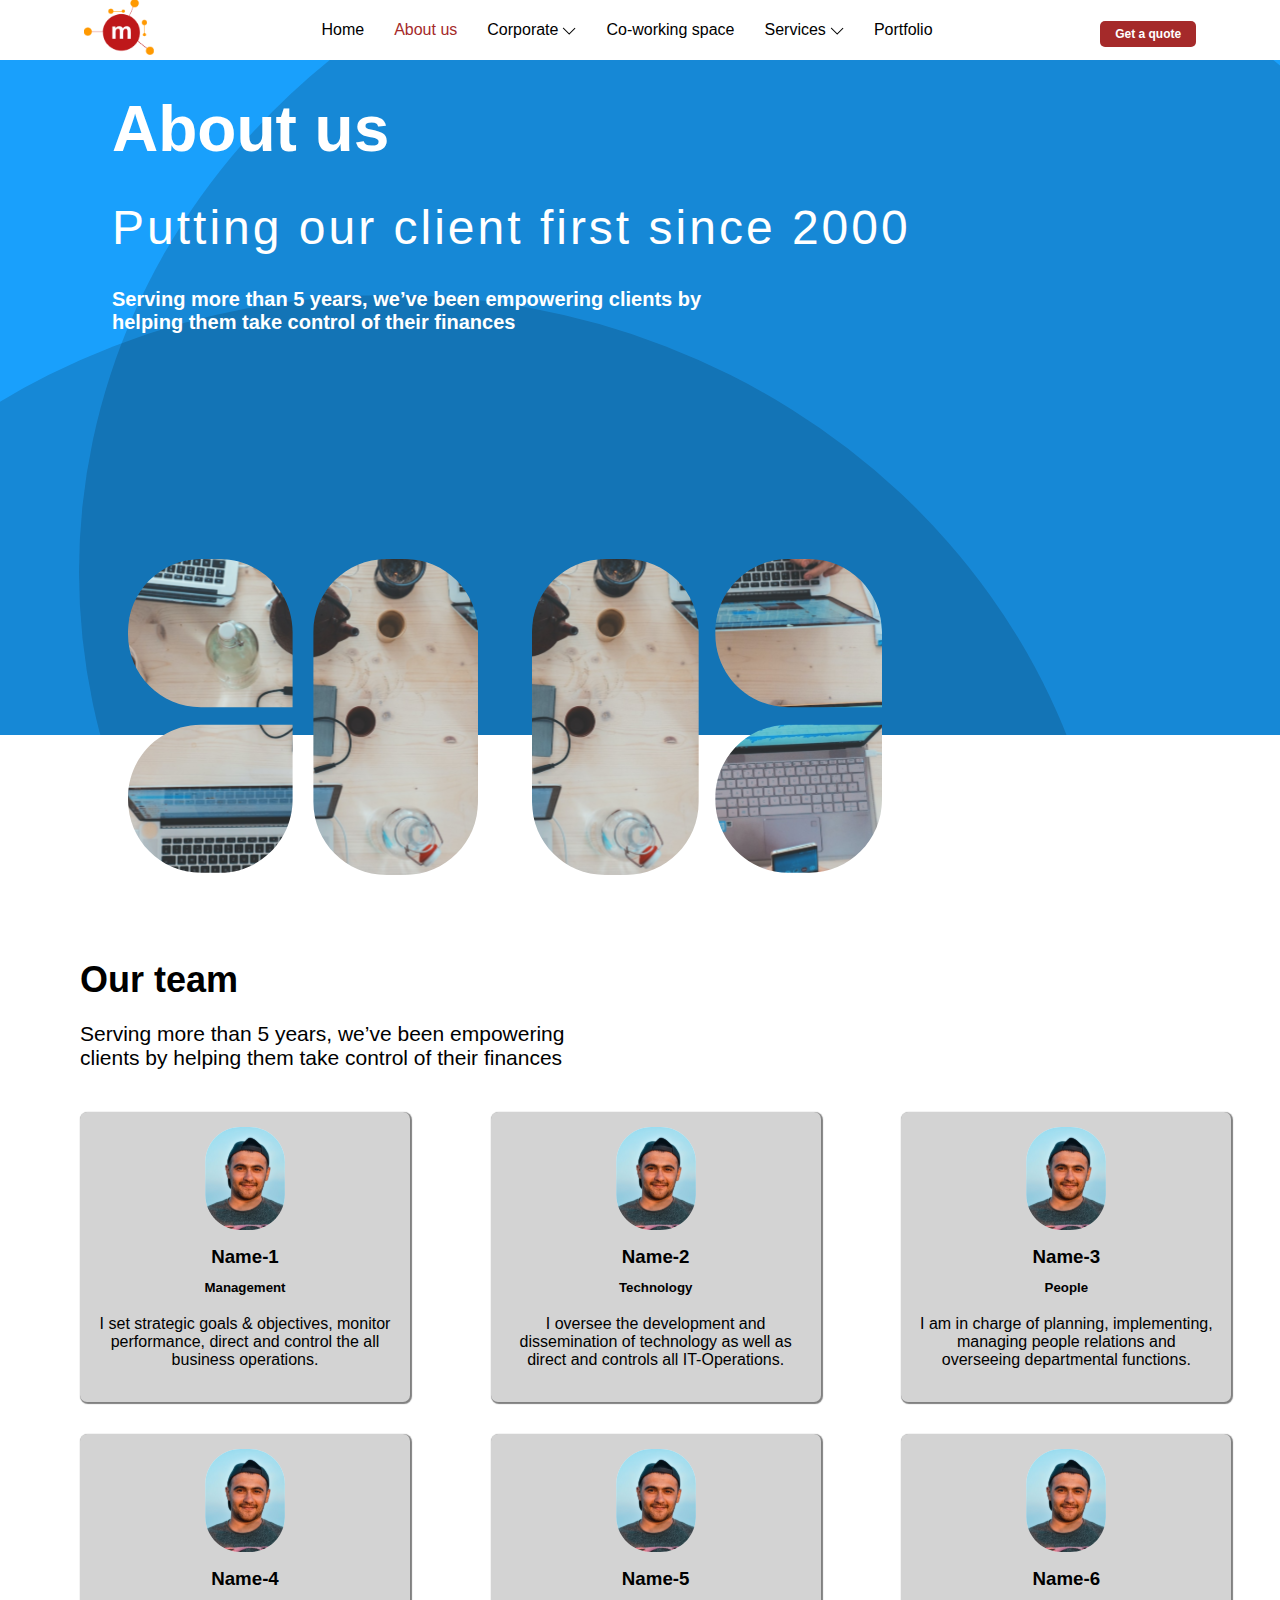
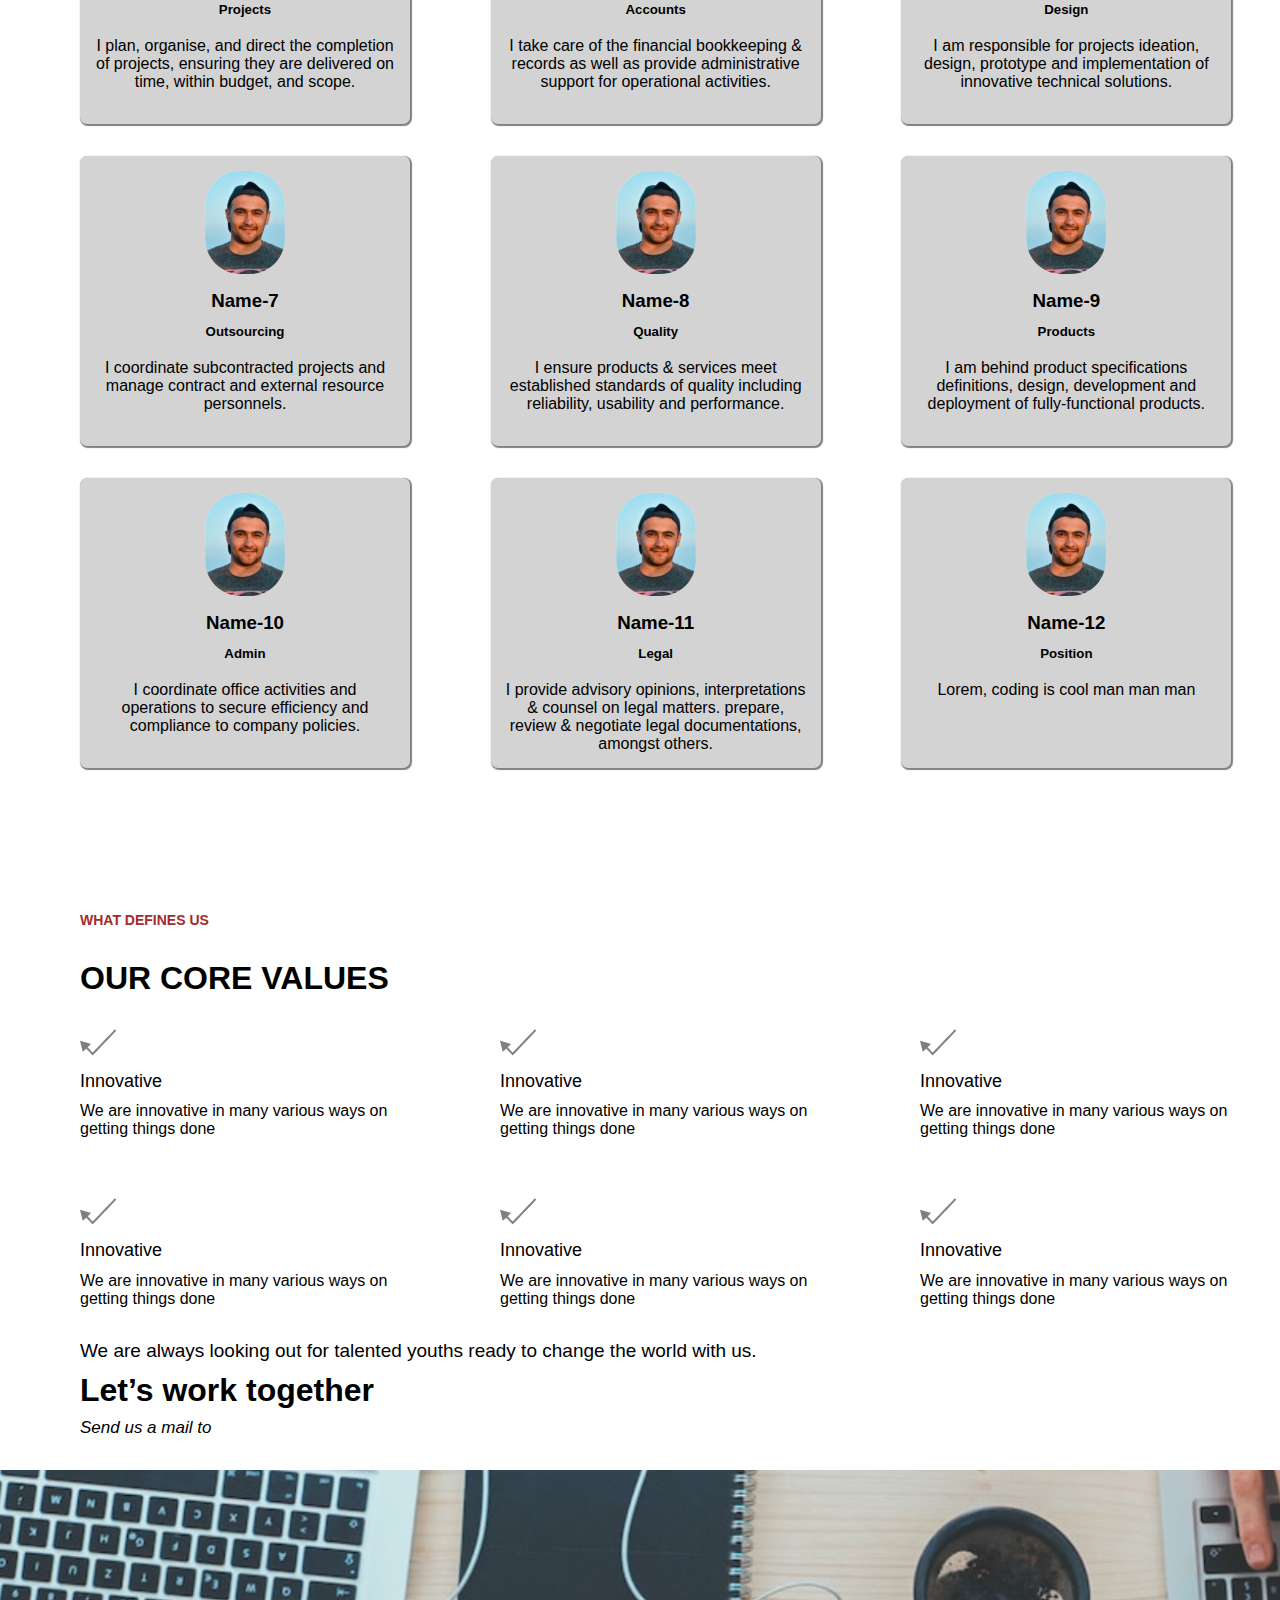
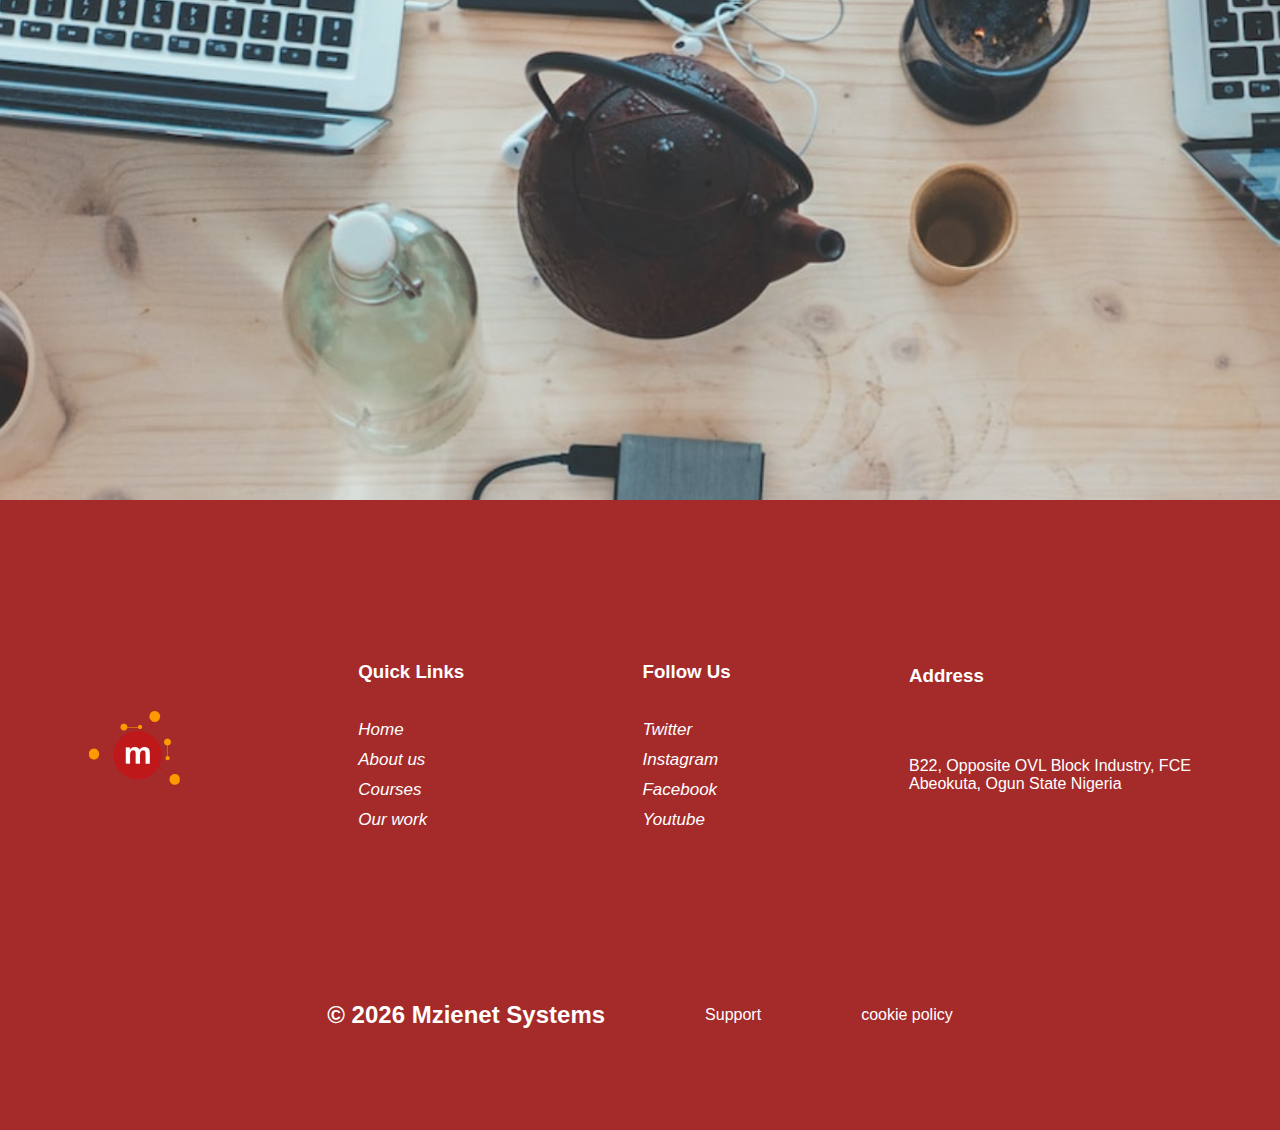
==== AboutPage/about-us.html @ ca6b2642 "aboutMembersImplementation" ====
<!DOCTYPE html>
<html lang="en">
<head>
    <meta charset="UTF-8">
    <meta http-equiv="X-UA-Compatible" content="IE=edge">
    <meta name="viewport" content="width=device-width, initial-scale=1.0">
    
    <title>About us</title>
    <link rel="icon" type="image/x-icon" href="/images/mzienet.png">
    <link rel="stylesheet" href="/General/general.css">
    <link rel="stylesheet" href="about.css">
</head>
<body>
    <div class="container">
                        <!-- GENERAL INFO -->
        <!-- Nav Menus -->
        <nav>
            <h2 class="logo"> <img src="/images/mzienet.png" width="70px" alt="logo"> </h2>
            <ul>
                <li><a href="/index.html">Home</a> </li>
                <li><a class="active" href="/AboutPage/about-us.html">About us</a> </li>
                <li><a href="/CorporationPage/corporation.html">Corporate</a> <img src="/images/dropdown.png" id="dropdown1" alt=""> </li>
                <li><a href="/Co-WorkingSpace/co-working.html">Co-working space</a> </li>
                <li><a href="/Services/services.html">Services</a> <img src="/images/dropdown.png" id="dropdown2" alt=""> </li>
                <li><a href="/Portfolio/portfolio.html">Portfolio</a> </li>
            </ul>
            <h2 class="get_a_quote"> <a href="#">Get a quote</a> </h2>
        </nav>
         <!-- Corporation drop down menus -->

         <ul class="drop-down-menus">
            <li><a href="#">Training</a></li>
            <li><a href="#">Courses</a></li>
            <li><a href="#">Consultation</a></li>
            <li><a href="#">Business Training</a></li>   
            <li><a href="#">Data Services</a></li>
       </ul>

       <!-- Services drop down menus -->
       <ul class="services-drop-down">
        <li><a href="#">Web Development</a></li>
        <li><a href="#">Software Development</a></li>
        <li><a href="#">UI/UX</a></li>
        <li><a href="#">Mobile Development</a></li>
    </ul>
                    <!-- END OF GENERAL INFO -->

                <!-- About -->
                
        <section class="about">
            <h1 class="about-us">About us</h1>
            <h3 class="about-intro">Putting our client first since 2000</h3>
            <p class="about-text">Serving more than 5 years, 
                we’ve been empowering clients by helping
                 them take control of their finances</p>
        </section>

        <!-- Display Images -->
        <article class="display_images">
            <!-- <div class="double">
                <img class="above" src="/images/displayImage.svg" alt="">
                <img class="below" src="/images/displayImage.svg" alt="">
            </div> -->
            <img id="first" src="/images/about-first.svg" width="350px" alt="">
            <img id="second" src="/images/About-img.svg" width="350px" alt="">
            <!-- <div class="double">
                <img class="above" src="/images/displayImage.svg" alt="">
                <img class="below" src="/images/displayImage.svg" alt="">
            </div> -->
        </article>

        <!-- our team  -->

        <section class="our-team">
                <h1 class="ot-header">Our team</h1>
                <p class="ot-info">
                    Serving more than 5 years, 
                we’ve been empowering clients by helping
                 them take control of their finances
                </p>
              
                 <!-- <div class="on-hover"> -->
                        <!-- <img src="/images/member1.jpg"  alt="">
                     <div> 
                        <h3>About me</h3>
                        <p>Lorem ipsum dolor sit amet consectetur adipisicing.</p>
                        <h3>Hobbies</h3>
                        <p>Lorem ipsum dolor sit, amet consectetur adipisicing.</p>
                    </div> -->
                <!-- </div>   -->
                <article class="members">
                    <div  class="main">
                        <!-- <img src="/images/member.svg" alt="">
                        <h3>Name</h3>
                        <h5>Position</h5>
                        <p>Lorem ipsum dolor sit amet consectetur, 
                            adipisicing elit. Itaque, repellendus.</p> -->
                    </div>

                    <div class="main">
                        <!-- <img src="/images/member.svg" alt="">
                        <h3>Name</h3>
                        <h5>Position</h5>
                        <p>Lorem ipsum dolor sit amet consectetur, 
                            adipisicing elit. Itaque, repellendus.</p> -->
                    </div>

                    <div class="main">
                        <!-- <img src="/images/member.svg" alt="">
                        <h3>Name</h3>
                        <h5>Position</h5>
                        <p>Lorem ipsum dolor sit amet consectetur, 
                            adipisicing elit. Itaque, repellendus.</p> -->
                    </div>
                    
                    <div class="main">
                        <!-- <img src="/images/member.svg" alt="">
                        <h3>Name</h3>
                        <h5>Position</h5>
                        <p>Lorem ipsum dolor sit amet consectetur, 
                            adipisicing elit. Itaque, repellendus.</p> -->
                    </div>

                    <div class="main">
                        <!-- <img src="/images/member.svg" alt="">
                        <h3>Name</h3>
                        <h5>Position</h5>
                        <p>Lorem ipsum dolor sit amet consectetur, 
                            adipisicing elit. Itaque, repellendus.</p> -->
                    </div>

                    <div class="main">
                        <!-- <img src="/images/member.svg" alt="">
                        <h3>Name</h3>
                        <h5>Position</h5>
                        <p>Lorem ipsum dolor sit amet consectetur, 
                            adipisicing elit. Itaque, repellendus.</p> -->
                    </div>

                    <div class="main">
                        <!-- <img src="/images/member.svg" alt="">
                        <h3>Name</h3>
                        <h5>Position</h5>
                        <p>Lorem ipsum dolor sit amet consectetur, 
                            adipisicing elit. Itaque, repellendus.</p> -->
                    </div>

                    <div class="main">
                        <!-- <img src="/images/member.svg" alt="">
                        <h3>Name</h3>
                        <h5>Position</h5>
                        <p>Lorem ipsum dolor sit amet consectetur, 
                            adipisicing elit. Itaque, repellendus.</p> -->
                    </div>

                    <div class="main">
                        <!-- <img src="/images/member.svg" alt="">
                        <h3>Name</h3>
                        <h5>Position</h5>
                        <p>Lorem ipsum dolor sit amet consectetur, 
                            adipisicing elit. Itaque, repellendus.</p> -->
                    </div>

                    <div class="main">
                        <!-- <img src="/images/member.svg" alt="">
                        <h3>Name</h3>
                        <h5>Position</h5>
                        <p>Lorem ipsum dolor sit amet consectetur, 
                            adipisicing elit. Itaque, repellendus.</p> -->
                    </div>

                    <div class="main">
                        <!-- <img src="/images/member.svg" alt="">
                        <h3>Name</h3>
                        <h5>Position</h5>
                        <p>Lorem ipsum dolor sit amet consectetur, 
                            adipisicing elit. Itaque, repellendus.</p> -->
                    </div>

                    <div class="main">
                        <!-- <img src="/images/member.svg" alt="">
                        <h3>Name</h3>
                        <h5>Position</h5>
                        <p>Lorem ipsum dolor sit amet consectetur, 
                            adipisicing elit. Itaque, repellendus.</p> -->
                    </div>

                                    </article>
        </section>

                <!-- Our core values -->

         <section class="core-values">
            <h3 class="wdu">WHAT DEFINES US </h3>
            <h1 class="ocv">OUR CORE VALUES</h1>

            <article class="values-display">
                <div>
                    <img src="/images/tick.png" alt="icon">
                    <p class="each-value">Innovative</p>
                    <span class="value-text">We are innovative in many various
                         ways on getting things done
                     </span>
                </div>

                <div>
                    <img src="/images/tick.png" alt="icon">
                    <p class="each-value">Innovative</p>
                    <span class="value-text">We are innovative in many various
                         ways on getting things done
                     </span>
                </div>

                <div>
                    <img src="/images/tick.png" alt="icon">
                    <p class="each-value">Innovative</p>
                    <span class="value-text">We are innovative in many various
                         ways on getting things done
                     </span>
                </div>

                <div>
                    <img src="/images/tick.png" alt="icon">
                    <p class="each-value">Innovative</p>
                    <span class="value-text">We are innovative in many various
                         ways on getting things done
                     </span>
                </div>

                <div>
                    <img src="/images/tick.png" alt="icon">
                    <p class="each-value">Innovative</p>
                    <span class="value-text">We are innovative in many various
                         ways on getting things done
                     </span>
                </div>

                <div>
                    <img src="/images/tick.png" alt="icon">
                    <p class="each-value">Innovative</p>
                    <span class="value-text">We are innovative in many various
                         ways on getting things done
                     </span>
                </div>
            </article>
         </section>           


         <!-- Mail section -->
         <article class="mail-section">
            <p class="mail-text">
                We are always looking out for talented youths 
                ready to change the world with us.
            </p>
            <h1>Let’s work together </h1>
            <p class="send-mail">
                Send us a mail to
            </p>
         </article>

         <!-- Full width image -->

         <div class="full-width-image">
            <!-- <img src="/images/displayImage.svg" alt=""> -->
         </div>


 <!-- Footer -->
 <footer class="about-footer">
    <div class="footer-contents">
        <img src="/images/mzienet.png" alt="logo">

        <article>
            <h3>Quick Links</h3>
               <ul>
                <li><a href="/index.html">Home</a></li>
                <li><a href="/AboutPage/about-us.html">About us</a></li>
                <li><a href="#">Courses</a></li>
                <li><a href="#">Our work</a></li>
               </ul> 
        </article>

        <article>
            <h3>Follow Us</h3>
               <ul>
                <li><a href="#">Twitter</a></li>
                <li><a href="#">Instagram</a></li>
                <li><a href="#">Facebook</a></li>
                <li><a href="#">Youtube</a></li>
               </ul> 
        </article>

        <article>
            <h3 class="address">Address</h3>
            <p class="address">
                B22, Opposite OVL Block Industry, FCE <br>
                Abeokuta, Ogun State Nigeria 
            </p>
        </article>
    </div>
    
    <div class="copyright">
        <h2>&copy; <span class="year"></span> Mzienet Systems </h2>
        <span>Support</span>
        <span>cookie policy</span>
    </div>
</footer>

    </div>

    <!-- JavaScript -->
    <script src="/General/general.js"></script>
    <script src="/AboutPage/about.js"></script>
</body>
</html>
---- General/general.css ----
*{
    box-sizing: border-box;
    margin: 0;
    padding: 0;
}


@import url('https://fonts.googleapis.com/css2?family=Poppins:ital,wght@0,200;0,300;0,400;0,600;0,700;0,800;0,900;1,200&family=Roboto:wght@300;400&display=swap');


/*  Nav Menu Styling */
nav {
    display: flex;
    justify-content: space-around;
    align-items: center;
    height: 60px;
}

nav ul{
    display: flex;
    gap: 30px;
    list-style: none;
}
nav ul li a{
    text-decoration: none;
    color: black;
    transition: all 500ms;
    font-size: 20px;
    font-family: 'Poppins', sans-serif;
    font-weight: 400;
    font-size: 16px;
}
nav ul li a.active {
    color: brown;
    
}
nav ul li a:hover{
    text-decoration: none;
    color: #fff;
    background-color: brown;
    border-radius:5px;
    padding: 6px 15px;
    
}
nav h2.get_a_quote a{
    text-decoration: none;
    color: #fff;
    background-color: brown;
    border-radius:5px;
    padding: 6px 15px;
    font-family: 'Poppins', sans-serif;
    font-size: 11.99px;
    /* font-style: oblique; */
} 
nav h2.get_a_quote a:hover{

    color: gold;

} 

    /* Drop down */
#dropdown1,#dropdown2{
    cursor: pointer;
    transition: all 250ms;
}
#dropdown1:hover,#dropdown2:hover{
    background-color: gold;
}

/* Corporation drop down */
ul.drop-down-menus{
    display: grid;
    grid-template-columns: 1fr 1fr;
    width: 300px;
    height: 130px;
    list-style: none;
    background-color: gray;
    padding: 10px 20px;
    position: absolute;
    border-radius: 7px;
    left: 35%;
    top: -100%;
    transition: all 250ms;
    z-index: 1000000000;
}
ul.drop-down-menus.active{
    top: 70px;
}

ul.drop-down-menus li a{
    text-decoration: none;
    color: #fff;
    font-size: 17px;
    transition: all 500ms;
}
ul.drop-down-menus li a:hover{
    color: gold;
}

/* Services drop down */

ul.services-drop-down{
    width: 200px;
    background-color: gray;
    height: 130px;
    list-style: none;
    background-color: gray;
    padding: 10px 20px;
    position: absolute;
    line-height: 30px;
    border-radius: 7px;
    right: 27%;
    top: -100%;
    transition: all 250ms;
    z-index: 111111111;
}
ul.services-drop-down.active{
    top: 70px;
}
ul.services-drop-down li a{
    text-decoration: none;
    color: #fff;
    font-size: 17px;
    transition: all 500ms;
}
ul.services-drop-down li a:hover{
    color: gold;
}

/* Footer */

footer {
    height: 70vh;
    background-color: brown;
    color: #fff;
    font-family: 'Poppins', sans-serif;
}
footer .footer-contents{
    margin-top: 2em;
    /* display: grid;
    grid-template-columns: 1fr 1fr 1fr 1fr; */
    height: 55vh;
    display: flex;
    justify-content: space-around;
    align-items: center;
}
footer .footer-contents article h3{
    margin-bottom: 1.7em;


}

footer .footer-contents article h3.address{
    position: relative;
    top: -2em;
}
footer .footer-contents article ul{
    list-style: none;
    line-height: 30px;
}
footer .footer-contents article ul li a {
    text-decoration: none;
    color: #fff;
    font-size: 17px;
    font-style: oblique;
    transition: all 500ms;
}
   
footer .footer-contents article ul li a:hover{
    color: gold;
}

footer .copyright{
    display: flex;
    justify-content: center;
    gap: 100px;
    height: 40px;
    align-items: center;
}


h1.placeholder{
    margin: 3em 0 3em 6em;
    text-transform: uppercase;
    color: brown;
}
---- AboutPage/about.css ----
/* about section */

section.about{
    margin-top: 1em;
    padding: 2em 0 0 7em;
    background-image: url(/images/about-bg.svg);
    background-size: cover;
    height: 75vh;
    color: #fff;
    margin: 0 auto;
}

section.about h1.about-us{
    font-family: 'Poppins', sans-serif;
    font-size: 64px;   
}
section.about h3.about-intro{
    margin: 0.7em 0;
    font-size: 48px;
    font-weight: 400;
    letter-spacing: 3px;
    font-family: 'Poppins', sans-serif;
    
}
section.about p.about-text{
    /* margin: 3em 0; */
    font-family: 'Poppins', sans-serif;
    font-size: 20px;
    font-weight: 700;
    width: 600px;
}

/* Display Images */

article.display_images{
    /* display: flex;
    justify-content: space-evenly; */
    width: 80%;
    
    /* height: 100px; */
    margin: 0 auto;
    /* display: grid;
    grid-template-columns: 1fr 1fr 1fr 1fr;
    justify-items: center;
    align-content: center;
    background-color: red; */
} 
 article.display_images img{
    position: relative;
    /* width: 180px;
    height: 300px; */
    border-radius: 70px;
    top: -11em;
}
article.display_images img#second{
    position: relative;
    right: -50px;
}
/*article.display_images .double img{
    height: 100px;
    width: 150px;
    border-radius: 50%;
    border-bottom-right-radius: 7px  ;

} */

/* Members -- Our team */

section.our-team{
    margin-left: 5em;
    position: relative;
    top: -6em;
}
section.our-team h1.ot-header{
font-weight: 700;
font-family: 'Poppins', sans-serif;
font-size: 36px;
}
section.our-team p.ot-info{
    margin: 1em 0 2em;
    font-family: 'Poppins', sans-serif;
    font-size: 21px;
    width: 500px;
}

section.our-team article.members{
    width: 100%;
    margin: 0 auto;
    display: grid;
    grid-template-columns: 1fr 1fr 1fr ;
    gap: 2em;
}


section.our-team article.members div.main{
    width: 330px;
    height: 290px;
    box-shadow: 1px 1px 1px 1px grey;
    padding:  15px;
    text-align: center;
    border-radius: 7px;
    background-color: lightgrey;
}
/* section.our-team article.members div.on-hover{ */
    /* width: 330px;
    height: 280px; */
    /* background-color: grey; */
    /* display: flex;
    box-shadow: none;
    text-align: left;
} */
 
section.our-team article.members div.main img.main{
    width: 80px;
}
section.our-team article.members div.main h3{
    margin: 12px 0;
    font-family: 'Poppins', sans-serif;
}
section.our-team article.members div.main h5{
    font-family: 'Roboto', sans-serif;
}
section.our-team article.members div.main p{
    margin-top: 20px;
    font-family: 'Roboto', sans-serif;
}

div.on-hover{
    width: 330px;
    height: 280px;
    box-shadow: none;
    /* background-color: grey;  */
    display: flex;
} 
div.on-hover img {
    width: 170px;
    height: 260px;
}
div.on-hover div{
    margin-left: 1em;
    font-family: 'Poppins', sans-serif;
}
div.on-hover h3{
    margin: 1em 0;
}
div.on-hover div p{
    font-family: 'Roboto', sans-serif;
    color: #fff;
}
/* section.our-team article.members img{
    height: 200px;
}
section.our-team article.members div.name-position{
    width: 100px;
    text-align: center;
    background-color: gray;
    border-radius: 20px;
    position: relative;
    top: -2.5em;
    right: -2em;
} */

/* Our Core Values */

section.core-values{
    margin: 3em 0 2em 5em;
    position: relative;
    /* top: -3em; */
}
section.core-values h3.wdu{
    color: brown;
    font-family: 'Poppins', sans-serif;
    font-size: 14px;
    font-weight: 800;
}

section.core-values h1.ocv{
    margin: 1em 0;
    font-size: 32px;
    font-family: 'Poppins', sans-serif;
    font-weight: 700;
}
section.core-values article.values-display{
    display: grid;
    grid-template-columns: 1fr 1fr 1fr;
    gap: 60px;
}
section.core-values article.values-display div{
    width: 320px;
}

section.core-values article.values-display div p.each-value{
    font-size: 18px;
    font-family: 'Roboto', sans-serif;
    margin: 0.6em 0;
}
section.core-values article.values-display div p.each-value + span{
    font-family: 'Roboto', sans-serif;
    font-size: 16px;
    font-weight: 400;
}

/* Mail Section */

article.mail-section{
    margin: 2em 0 2em 5em ;
    font-family: 'Poppins', sans-serif;
}
article.mail-section p.mail-text{
    font-size: 19px;
    
    font-weight: 400;
}
article.mail-section p.mail-text + h1{
    margin: 0.3em 0;
}
article.mail-section p.send-mail{
    font-size: 17px;
    font-style: italic;
}

/* Full width Image */
div.full-width-image{
    height: 70vh;
    background-image: url(/images/displayImage.svg);
    background-size: cover;
    background-repeat: no-repeat;
    background-position: top;
}

/* Footer */
footer.about-footer .footer-contents{
    margin-top: 0;
}
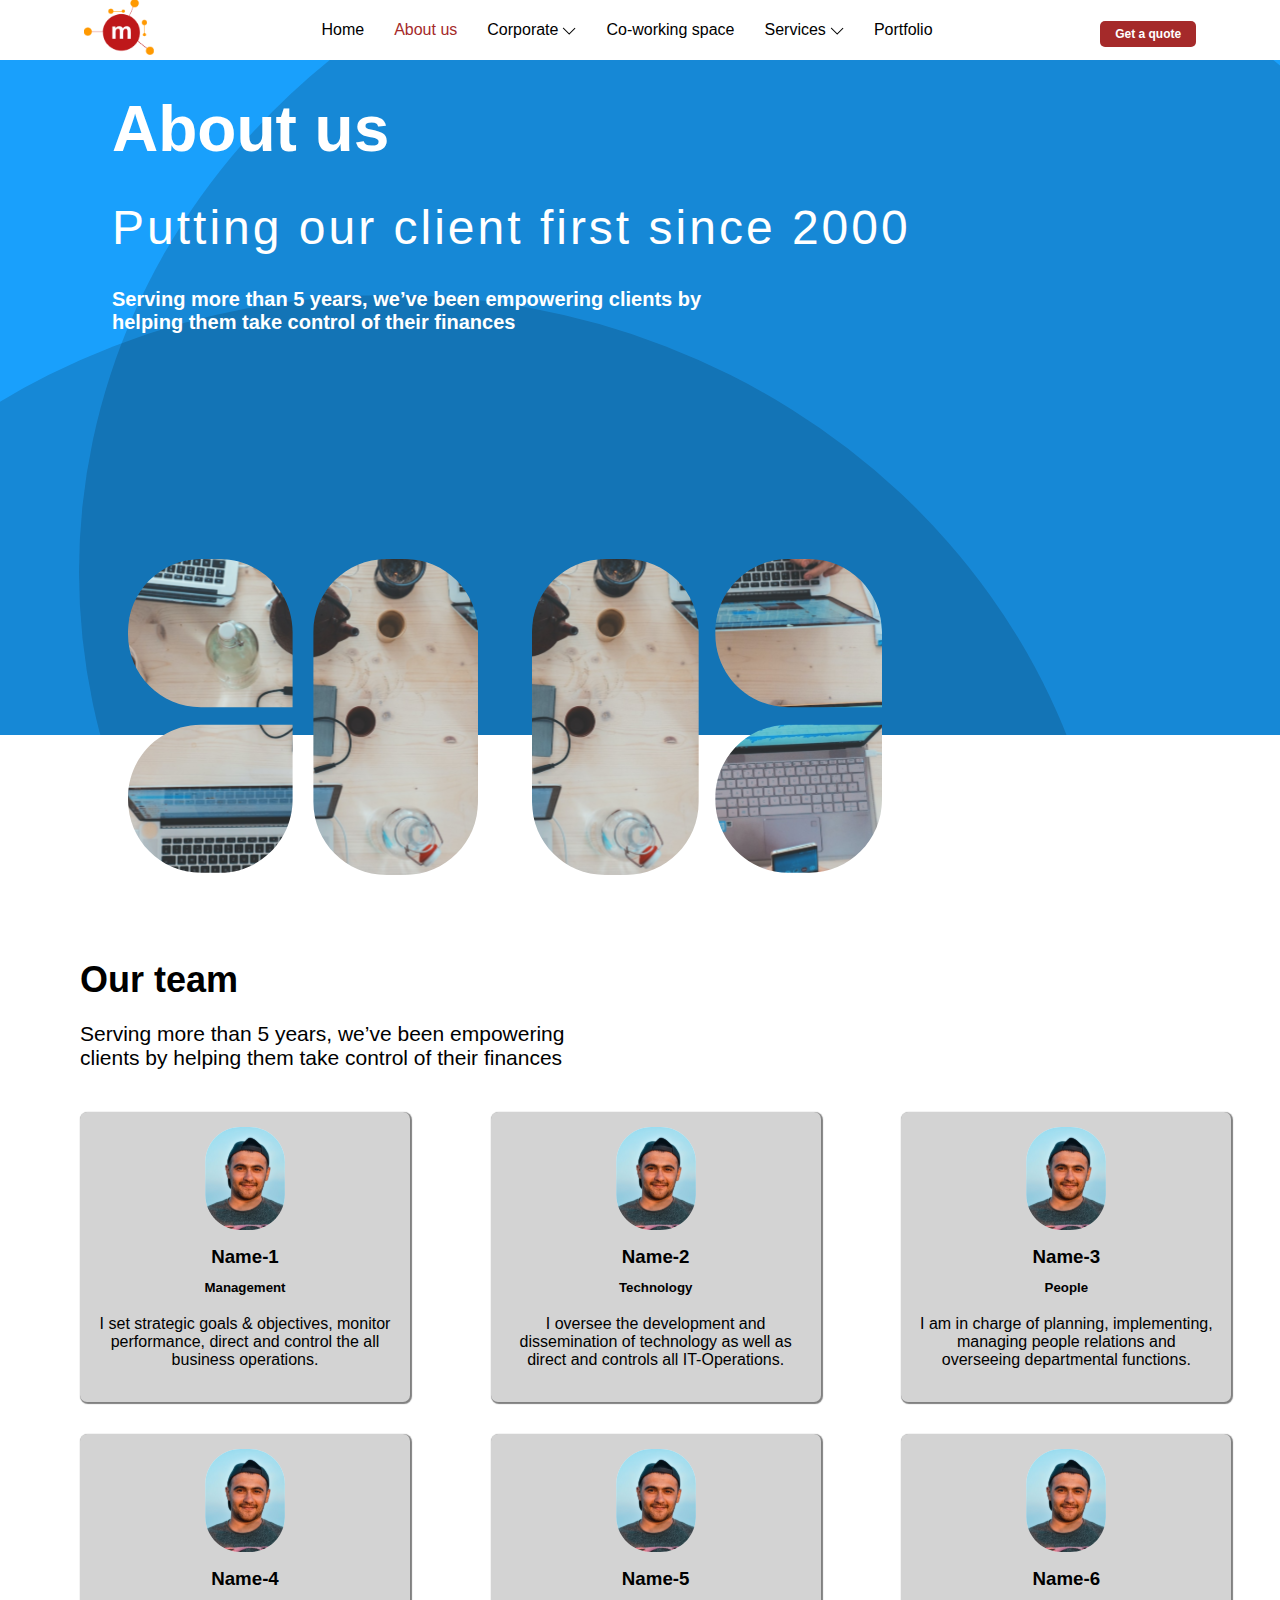
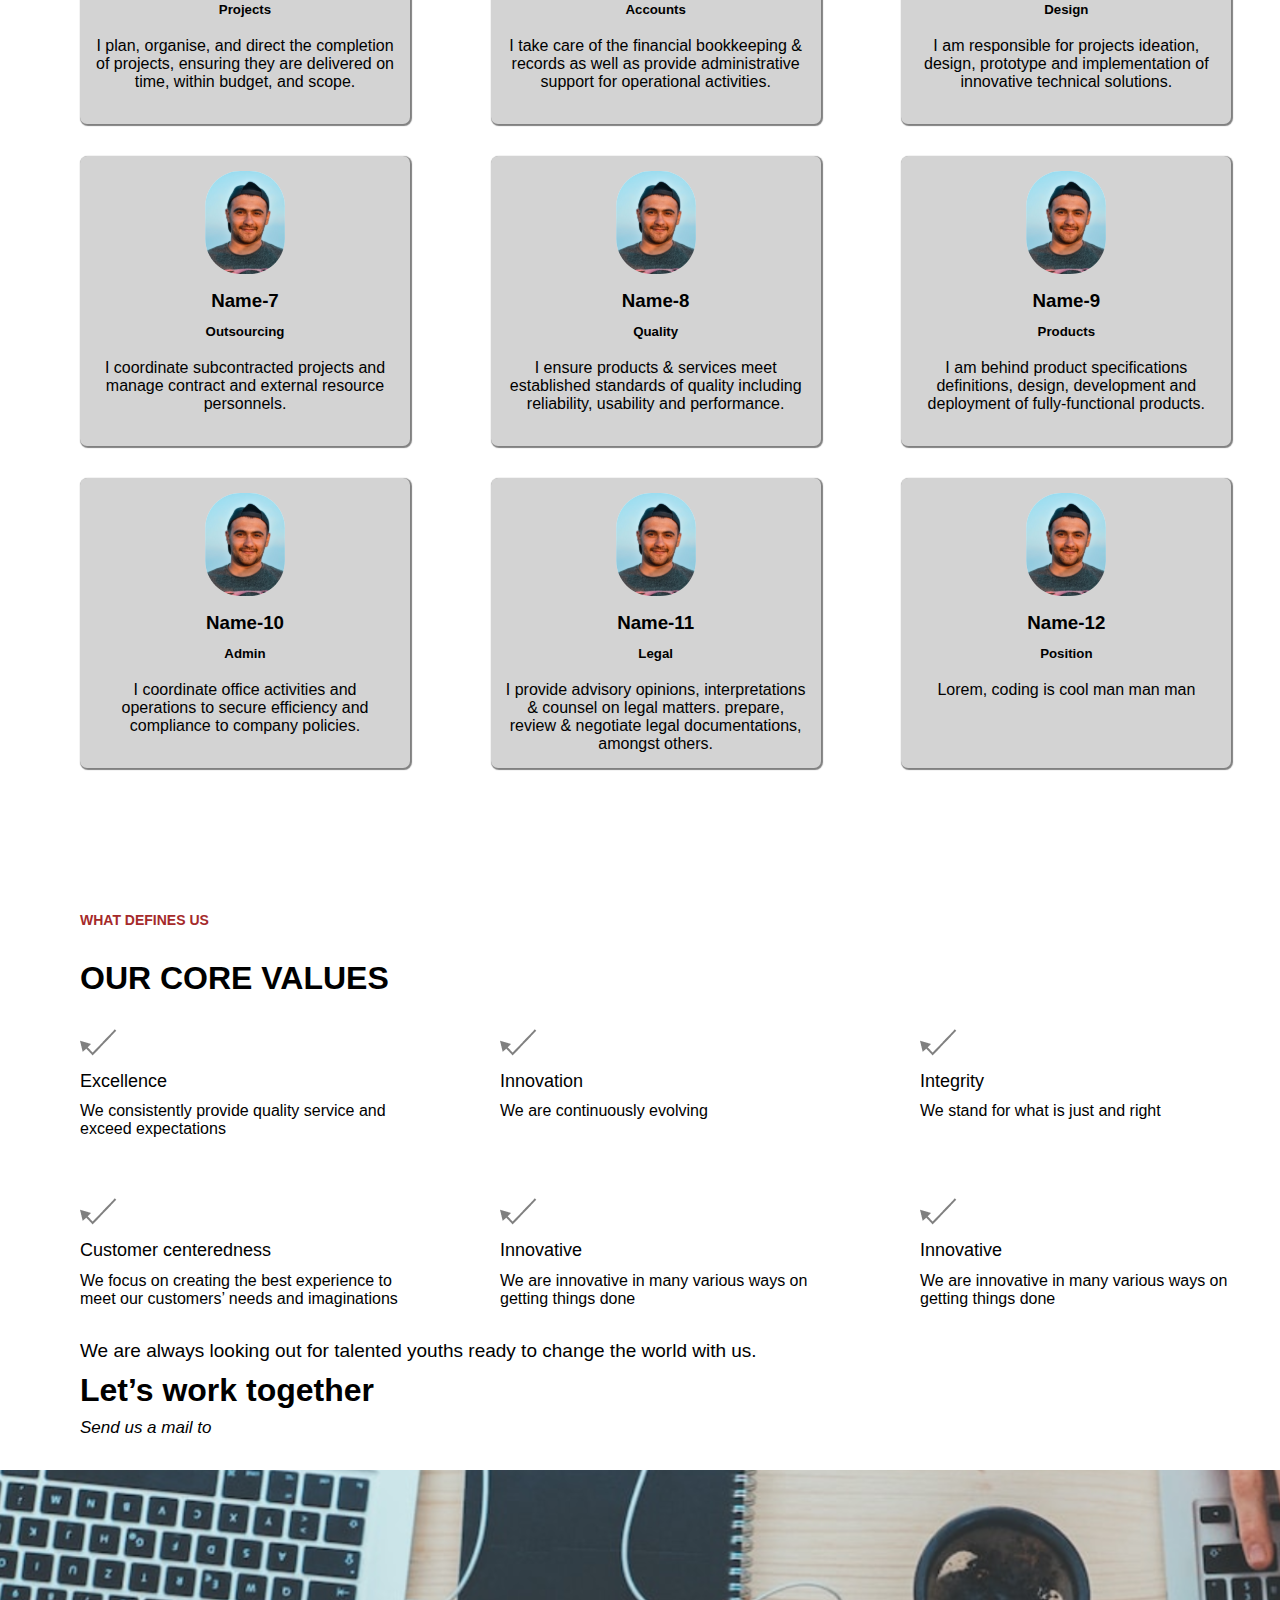
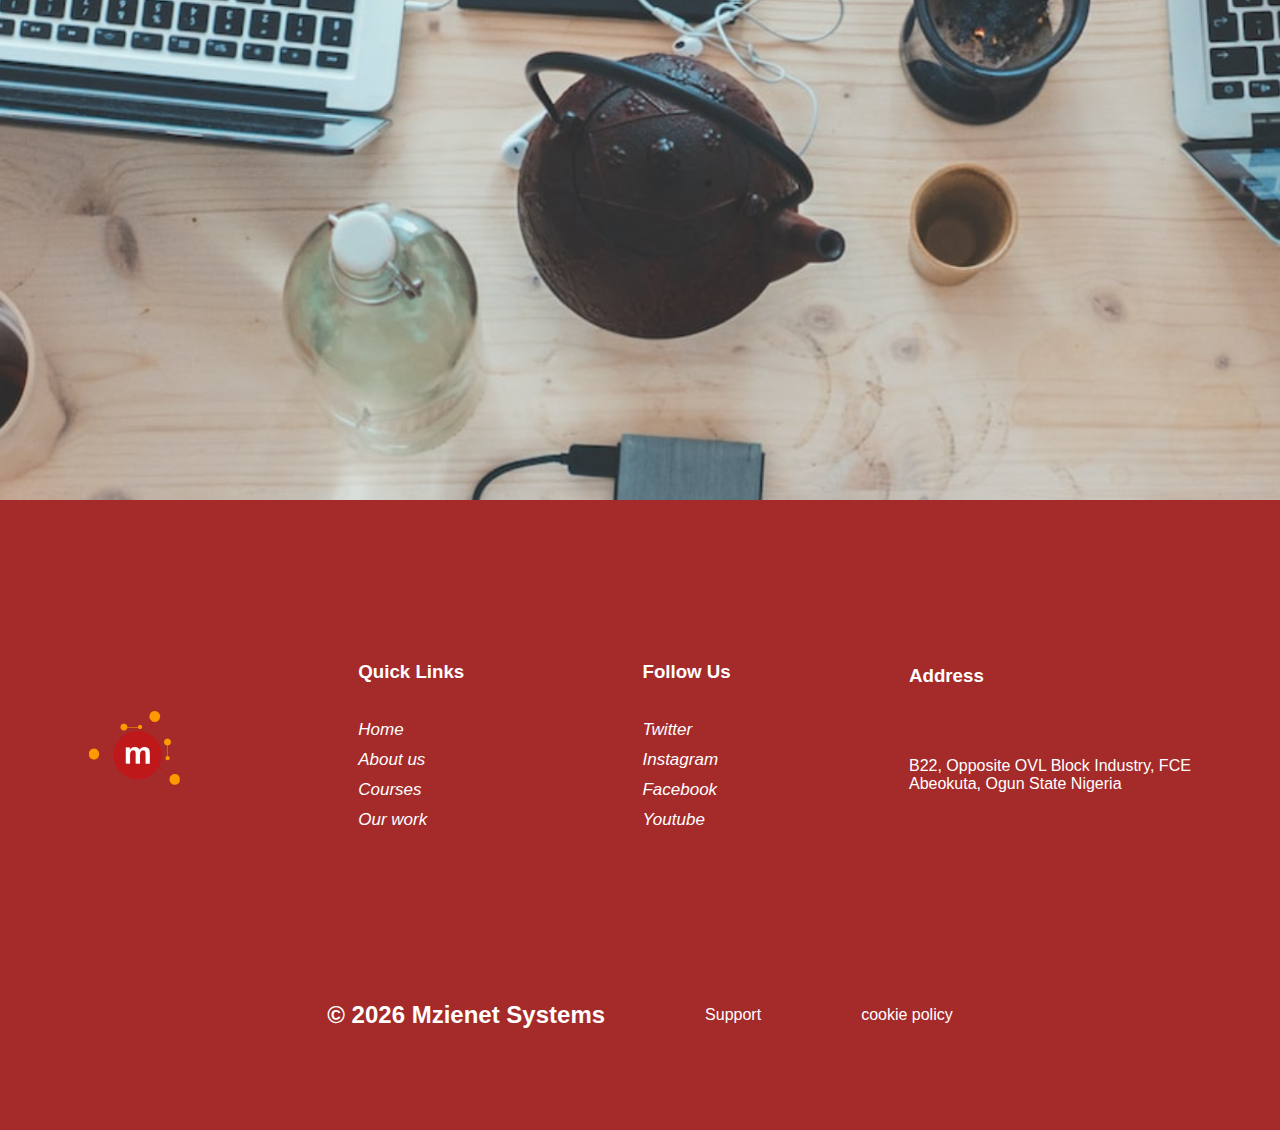
==== commit d08c09b4: "aboutUs" ====
--- a/AboutPage/about-us.html
+++ b/AboutPage/about-us.html
@@ -197,33 +197,29 @@
             <article class="values-display">
                 <div>
                     <img src="/images/tick.png" alt="icon">
-                    <p class="each-value">Innovative</p>
-                    <span class="value-text">We are innovative in many various
-                         ways on getting things done
-                     </span>
-                </div>
-
-                <div>
-                    <img src="/images/tick.png" alt="icon">
-                    <p class="each-value">Innovative</p>
-                    <span class="value-text">We are innovative in many various
-                         ways on getting things done
-                     </span>
-                </div>
-
-                <div>
-                    <img src="/images/tick.png" alt="icon">
-                    <p class="each-value">Innovative</p>
-                    <span class="value-text">We are innovative in many various
-                         ways on getting things done
-                     </span>
-                </div>
-
-                <div>
-                    <img src="/images/tick.png" alt="icon">
-                    <p class="each-value">Innovative</p>
-                    <span class="value-text">We are innovative in many various
-                         ways on getting things done
+                    <p class="each-value">Excellence</p>
+                    <span class="value-text">We consistently provide quality service and exceed expectations                      </span>
+                </div>
+
+                <div>
+                    <img src="/images/tick.png" alt="icon">
+                    <p class="each-value">Innovation</p>
+                    <span class="value-text">We are continuously evolving 
+                     </span>
+                </div>
+
+                <div>
+                    <img src="/images/tick.png" alt="icon">
+                    <p class="each-value">Integrity</p>
+                    <span class="value-text">We stand for what is just and right
+                     </span>
+                </div>
+
+                <div>
+                    <img src="/images/tick.png" alt="icon">
+                    <p class="each-value">Customer centeredness</p>
+                    <span class="value-text">We focus on creating the best experience to meet our 
+                        customers’ needs and imaginations
                      </span>
                 </div>
 
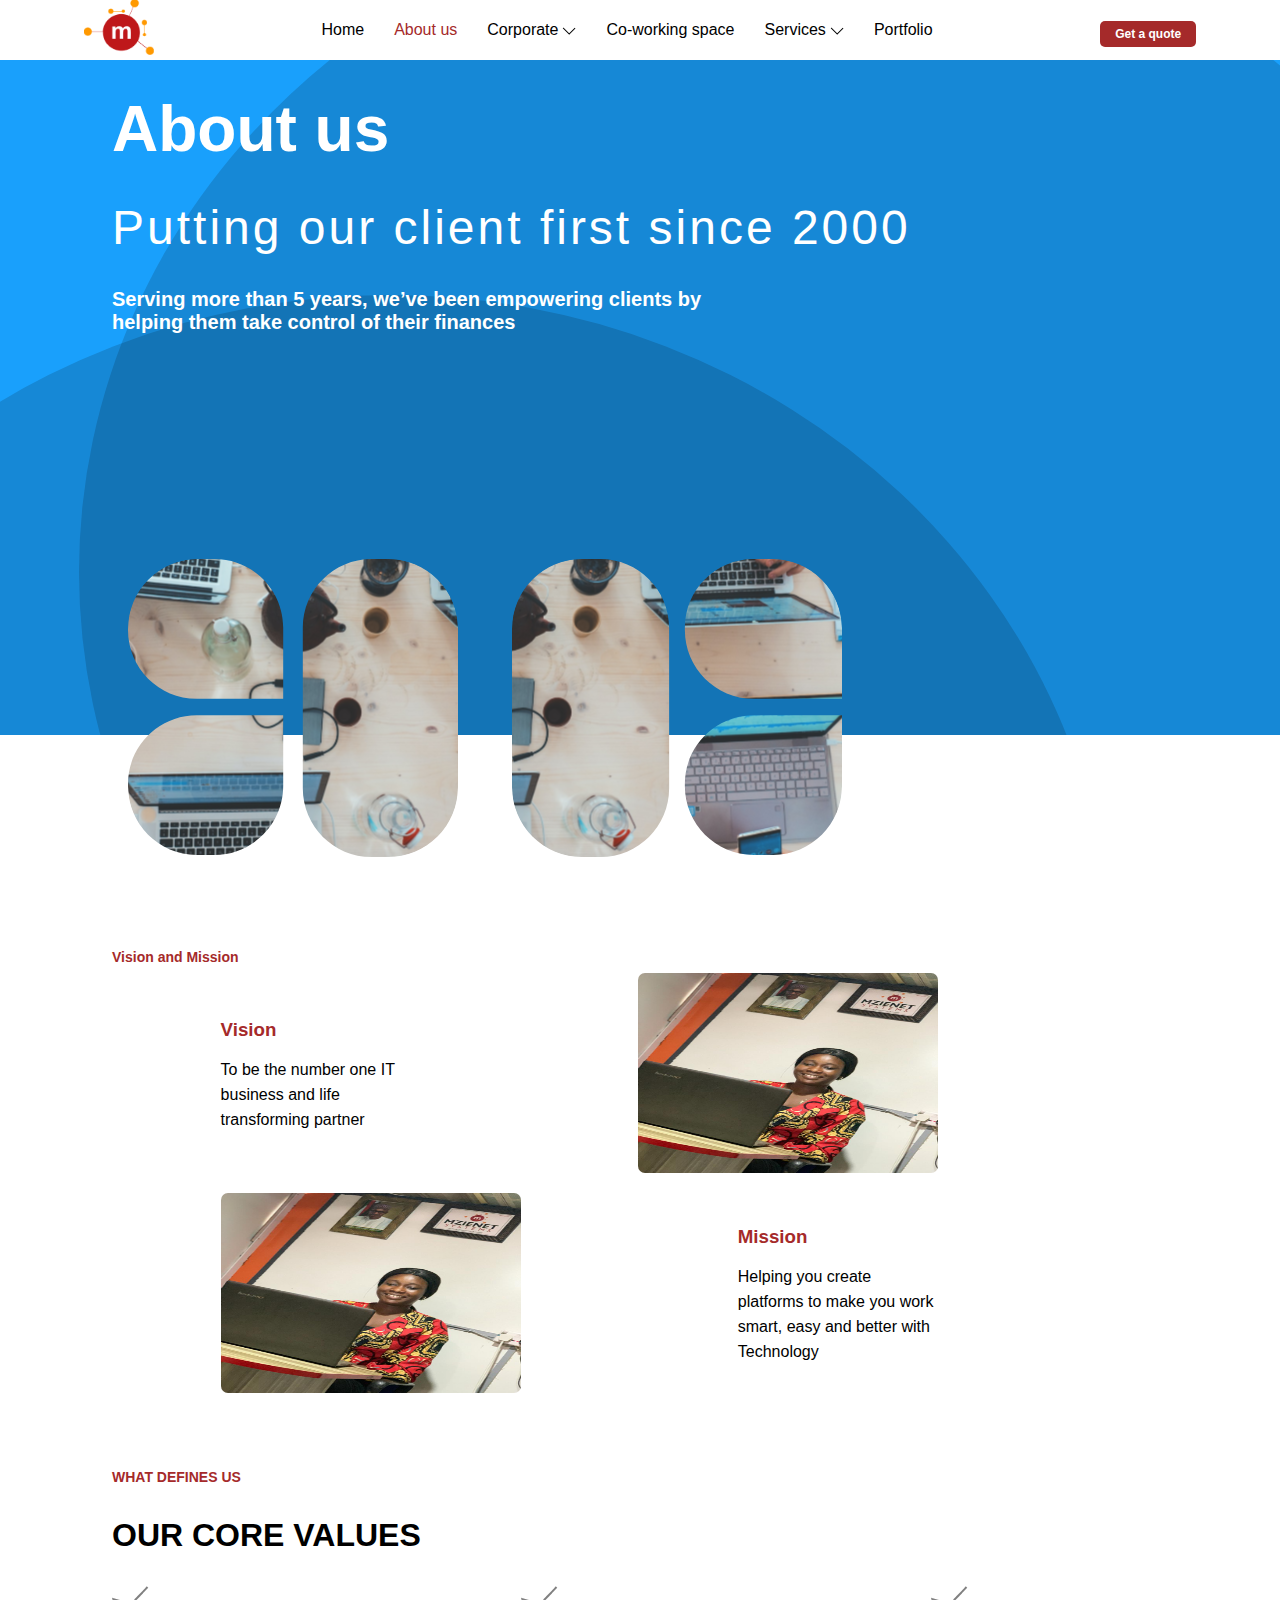
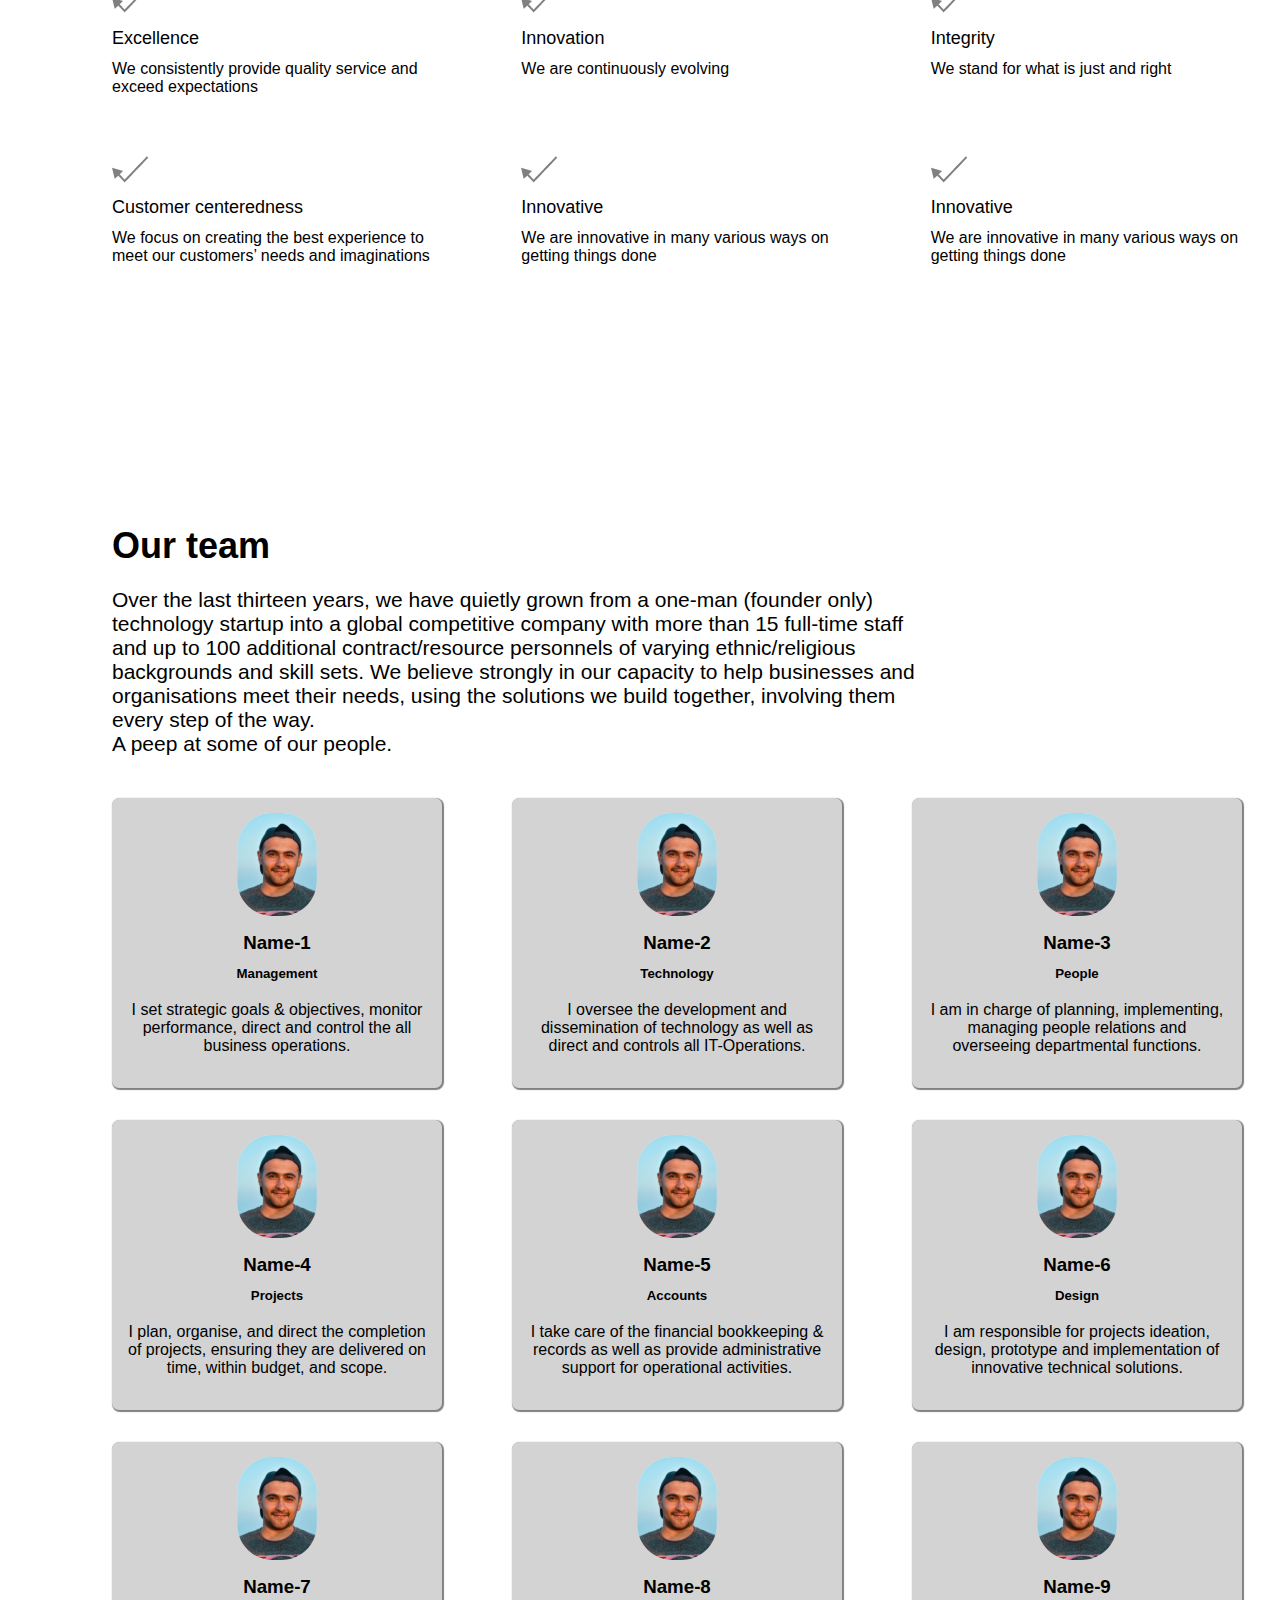
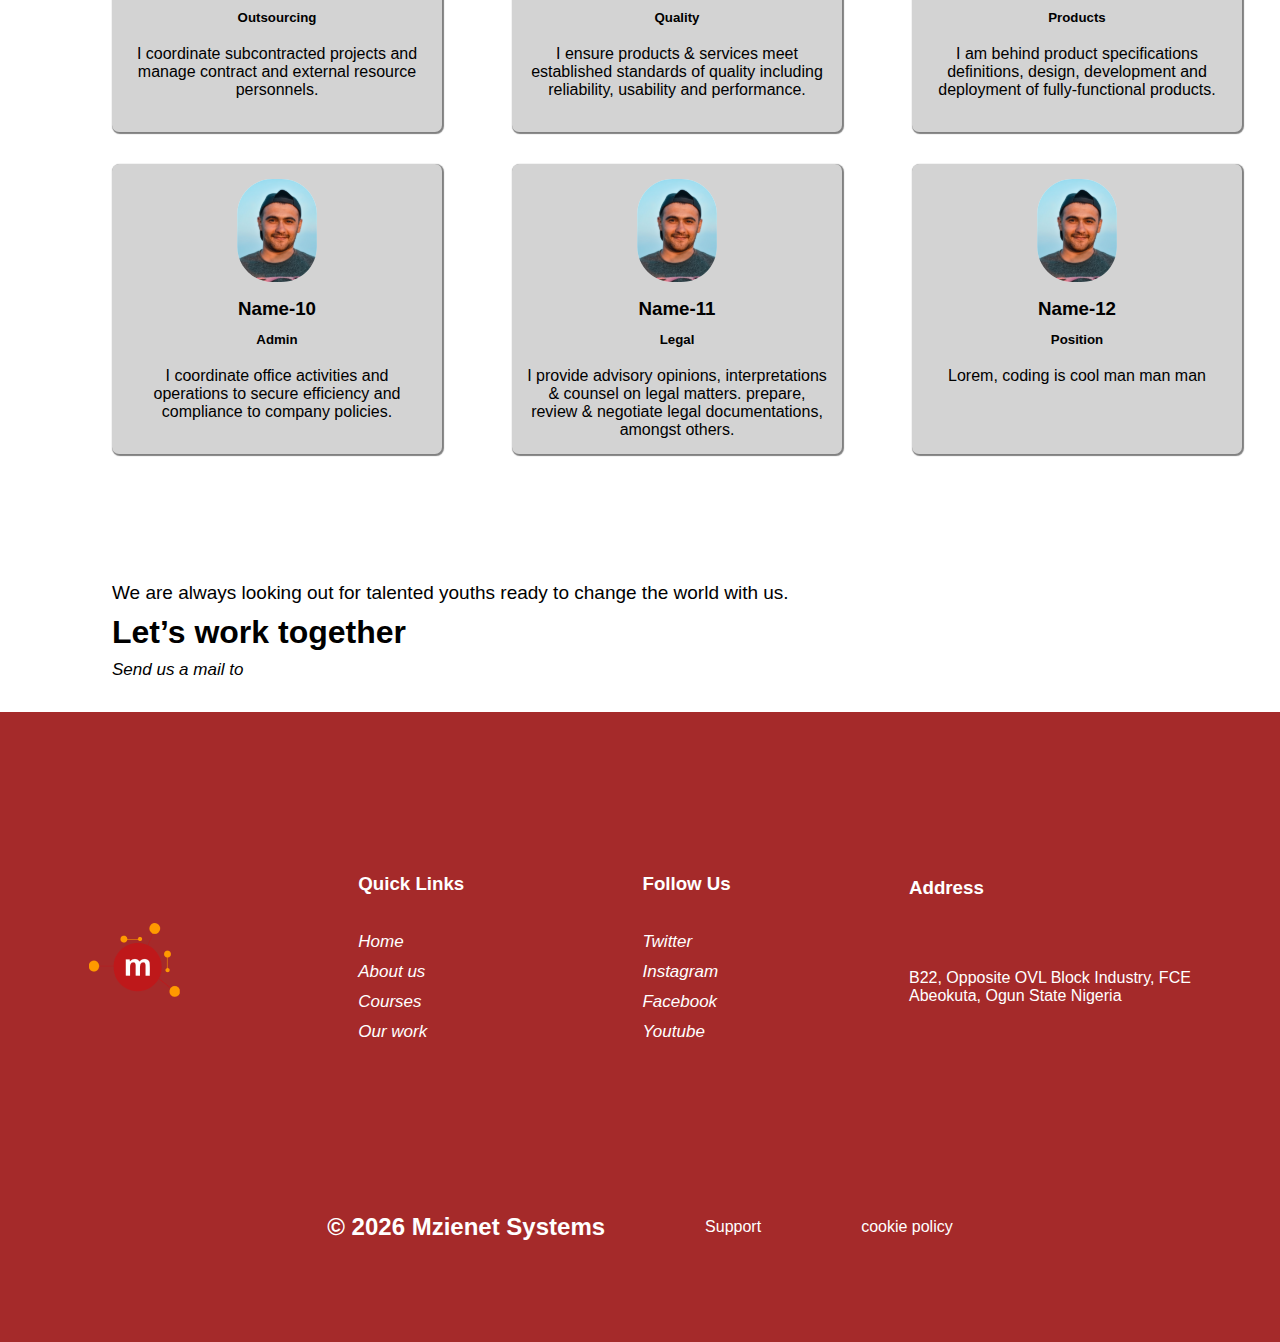
==== commit 1a760640: "aboutUs" ====
--- a/AboutPage/about-us.html
+++ b/AboutPage/about-us.html
@@ -61,22 +61,108 @@
                 <img class="above" src="/images/displayImage.svg" alt="">
                 <img class="below" src="/images/displayImage.svg" alt="">
             </div> -->
-            <img id="first" src="/images/about-first.svg" width="350px" alt="">
-            <img id="second" src="/images/About-img.svg" width="350px" alt="">
+            <img id="first" src="/images/about-first.svg" width="330px" alt="">
+            <img id="second" src="/images/About-img.svg" width="330px" alt="">
             <!-- <div class="double">
                 <img class="above" src="/images/displayImage.svg" alt="">
                 <img class="below" src="/images/displayImage.svg" alt="">
             </div> -->
         </article>
 
+            <!-- Vision and Mission -->
+        <section class="vision-mission">
+            <h3 class="vis-mis">Vision and Mission</h3>
+            <article>
+                <div class="vision">
+                    <div>
+                        <h3>Vision</h3>
+                        <p>To be the number one IT business and life transforming partner </p>
+                    </div>
+                    <div>
+                        <img src="/images/two.JPG" alt="">
+                    </div>
+                </div>
+                <div class="mission">
+                    <div>
+                        <img src="/images/two.JPG" alt="">
+                    </div>
+                    <div>
+                        <h3>Mission</h3>
+                        <p>Helping you create platforms to make you work smart, 
+                            easy and better with Technology</p>
+                    </div>
+
+                </div>
+            </article>
+        </section>
+
+         <!-- Our core values -->
+
+         <section class="core-values">
+            <h3 class="wdu">WHAT DEFINES US </h3>
+            <h1 class="ocv">OUR CORE VALUES</h1>
+
+            <article class="values-display">
+                <div>
+                    <img src="/images/tick.png" alt="icon">
+                    <p class="each-value">Excellence</p>
+                    <span class="value-text">We consistently provide quality service and exceed expectations                      </span>
+                </div>
+
+                <div>
+                    <img src="/images/tick.png" alt="icon">
+                    <p class="each-value">Innovation</p>
+                    <span class="value-text">We are continuously evolving 
+                     </span>
+                </div>
+
+                <div>
+                    <img src="/images/tick.png" alt="icon">
+                    <p class="each-value">Integrity</p>
+                    <span class="value-text">We stand for what is just and right
+                     </span>
+                </div>
+
+                <div>
+                    <img src="/images/tick.png" alt="icon">
+                    <p class="each-value">Customer centeredness</p>
+                    <span class="value-text">We focus on creating the best experience to meet our 
+                        customers’ needs and imaginations
+                     </span>
+                </div>
+
+                <div>
+                    <img src="/images/tick.png" alt="icon">
+                    <p class="each-value">Innovative</p>
+                    <span class="value-text">We are innovative in many various
+                         ways on getting things done
+                     </span>
+                </div>
+
+                <div>
+                    <img src="/images/tick.png" alt="icon">
+                    <p class="each-value">Innovative</p>
+                    <span class="value-text">We are innovative in many various
+                         ways on getting things done
+                     </span>
+                </div>
+            </article>
+         </section>           
+
+
         <!-- our team  -->
 
         <section class="our-team">
                 <h1 class="ot-header">Our team</h1>
                 <p class="ot-info">
-                    Serving more than 5 years, 
-                we’ve been empowering clients by helping
-                 them take control of their finances
+                    Over the last thirteen years, we have quietly grown from a one-man (founder only)
+                     technology startup into a global competitive company with more than 15 full-time
+                      staff and up to 100 additional contract/resource personnels of varying 
+                      ethnic/religious backgrounds and skill sets.
+                        We believe strongly in our capacity to help businesses and organisations meet 
+                        their needs, using the solutions we build together, involving them every step 
+                        of the way.  <br>
+                        A peep at some of our people.
                 </p>
               
                  <!-- <div class="on-hover"> -->
@@ -188,60 +274,7 @@
                                     </article>
         </section>
 
-                <!-- Our core values -->
-
-         <section class="core-values">
-            <h3 class="wdu">WHAT DEFINES US </h3>
-            <h1 class="ocv">OUR CORE VALUES</h1>
-
-            <article class="values-display">
-                <div>
-                    <img src="/images/tick.png" alt="icon">
-                    <p class="each-value">Excellence</p>
-                    <span class="value-text">We consistently provide quality service and exceed expectations                      </span>
-                </div>
-
-                <div>
-                    <img src="/images/tick.png" alt="icon">
-                    <p class="each-value">Innovation</p>
-                    <span class="value-text">We are continuously evolving 
-                     </span>
-                </div>
-
-                <div>
-                    <img src="/images/tick.png" alt="icon">
-                    <p class="each-value">Integrity</p>
-                    <span class="value-text">We stand for what is just and right
-                     </span>
-                </div>
-
-                <div>
-                    <img src="/images/tick.png" alt="icon">
-                    <p class="each-value">Customer centeredness</p>
-                    <span class="value-text">We focus on creating the best experience to meet our 
-                        customers’ needs and imaginations
-                     </span>
-                </div>
-
-                <div>
-                    <img src="/images/tick.png" alt="icon">
-                    <p class="each-value">Innovative</p>
-                    <span class="value-text">We are innovative in many various
-                         ways on getting things done
-                     </span>
-                </div>
-
-                <div>
-                    <img src="/images/tick.png" alt="icon">
-                    <p class="each-value">Innovative</p>
-                    <span class="value-text">We are innovative in many various
-                         ways on getting things done
-                     </span>
-                </div>
-            </article>
-         </section>           
-
-
+               
          <!-- Mail section -->
          <article class="mail-section">
             <p class="mail-text">
@@ -256,9 +289,9 @@
 
          <!-- Full width image -->
 
-         <div class="full-width-image">
+         <!-- <div class="full-width-image"> -->
             <!-- <img src="/images/displayImage.svg" alt=""> -->
-         </div>
+         <!-- </div> -->
 
 
  <!-- Footer -->
--- a/AboutPage/about.css
+++ b/AboutPage/about.css
@@ -37,7 +37,7 @@
     justify-content: space-evenly; */
     width: 80%;
     
-    /* height: 100px; */
+    height: 150px;
     margin: 0 auto;
     /* display: grid;
     grid-template-columns: 1fr 1fr 1fr 1fr;
@@ -64,10 +64,88 @@
 
 } */
 
+    /* Vision and Mission */
+
+section.vision-mission{
+    margin: 4em 0 4em 7em;
+    
+}    
+section.vision-mission h3.vis-mis{
+    color: brown;
+    font-family: 'Poppins', sans-serif;
+    font-size: 14px;
+    font-weight: 800;
+}
+section.vision-mission div.mission, section.vision-mission div.vision{
+    display: flex;
+    height: 220px;
+    align-items: center;
+    justify-content: space-around;
+    /* text-align: center; */
+    width: 80%;
+}
+section.vision-mission div.mission h3,section.vision-mission div.vision h3{
+    color: brown;
+    font-family: 'Poppins', sans-serif;
+}
+section.vision-mission img{
+    width: 300px;
+    height: 200px;
+    border-radius: 7px;
+}
+section.vision-mission p{
+    width: 200px;
+    margin-top: 1em;
+    font-family: 'Roboto', sans-serif;
+    line-height: 25px;
+}
+/* Our Core Values */
+
+section.core-values{
+    margin: 3em 0 2em 7em;
+    position: relative;
+    height: 80vh;
+    /* top: -3em; */
+}
+section.core-values h3.wdu{
+    color: brown;
+    font-family: 'Poppins', sans-serif;
+    font-size: 14px;
+    font-weight: 800;
+}
+
+section.core-values h1.ocv{
+    margin: 1em 0;
+    font-size: 32px;
+    font-family: 'Poppins', sans-serif;
+    font-weight: 700;
+}
+section.core-values article.values-display{
+    display: grid;
+    grid-template-columns: 1fr 1fr 1fr;
+    gap: 60px;
+}
+section.core-values article.values-display div{
+    width: 320px;
+}
+
+section.core-values article.values-display div p.each-value{
+    font-size: 18px;
+    font-family: 'Roboto', sans-serif;
+    margin: 0.6em 0;
+}
+section.core-values article.values-display div p.each-value + span{
+    font-family: 'Roboto', sans-serif;
+    font-size: 16px;
+    font-weight: 400;
+}
+
+
+
 /* Members -- Our team */
 
 section.our-team{
-    margin-left: 5em;
+    margin-left: 7em;
     position: relative;
     top: -6em;
 }
@@ -80,7 +158,7 @@
     margin: 1em 0 2em;
     font-family: 'Poppins', sans-serif;
     font-size: 21px;
-    width: 500px;
+    width: 70%;
 }
 
 section.our-team article.members{
@@ -160,50 +238,10 @@
     right: -2em;
 } */
 
-/* Our Core Values */
-
-section.core-values{
-    margin: 3em 0 2em 5em;
-    position: relative;
-    /* top: -3em; */
-}
-section.core-values h3.wdu{
-    color: brown;
-    font-family: 'Poppins', sans-serif;
-    font-size: 14px;
-    font-weight: 800;
-}
-
-section.core-values h1.ocv{
-    margin: 1em 0;
-    font-size: 32px;
-    font-family: 'Poppins', sans-serif;
-    font-weight: 700;
-}
-section.core-values article.values-display{
-    display: grid;
-    grid-template-columns: 1fr 1fr 1fr;
-    gap: 60px;
-}
-section.core-values article.values-display div{
-    width: 320px;
-}
-
-section.core-values article.values-display div p.each-value{
-    font-size: 18px;
-    font-family: 'Roboto', sans-serif;
-    margin: 0.6em 0;
-}
-section.core-values article.values-display div p.each-value + span{
-    font-family: 'Roboto', sans-serif;
-    font-size: 16px;
-    font-weight: 400;
-}
-
 /* Mail Section */
 
 article.mail-section{
-    margin: 2em 0 2em 5em ;
+    margin: 2em 0 2em 7em ;
     font-family: 'Poppins', sans-serif;
 }
 article.mail-section p.mail-text{
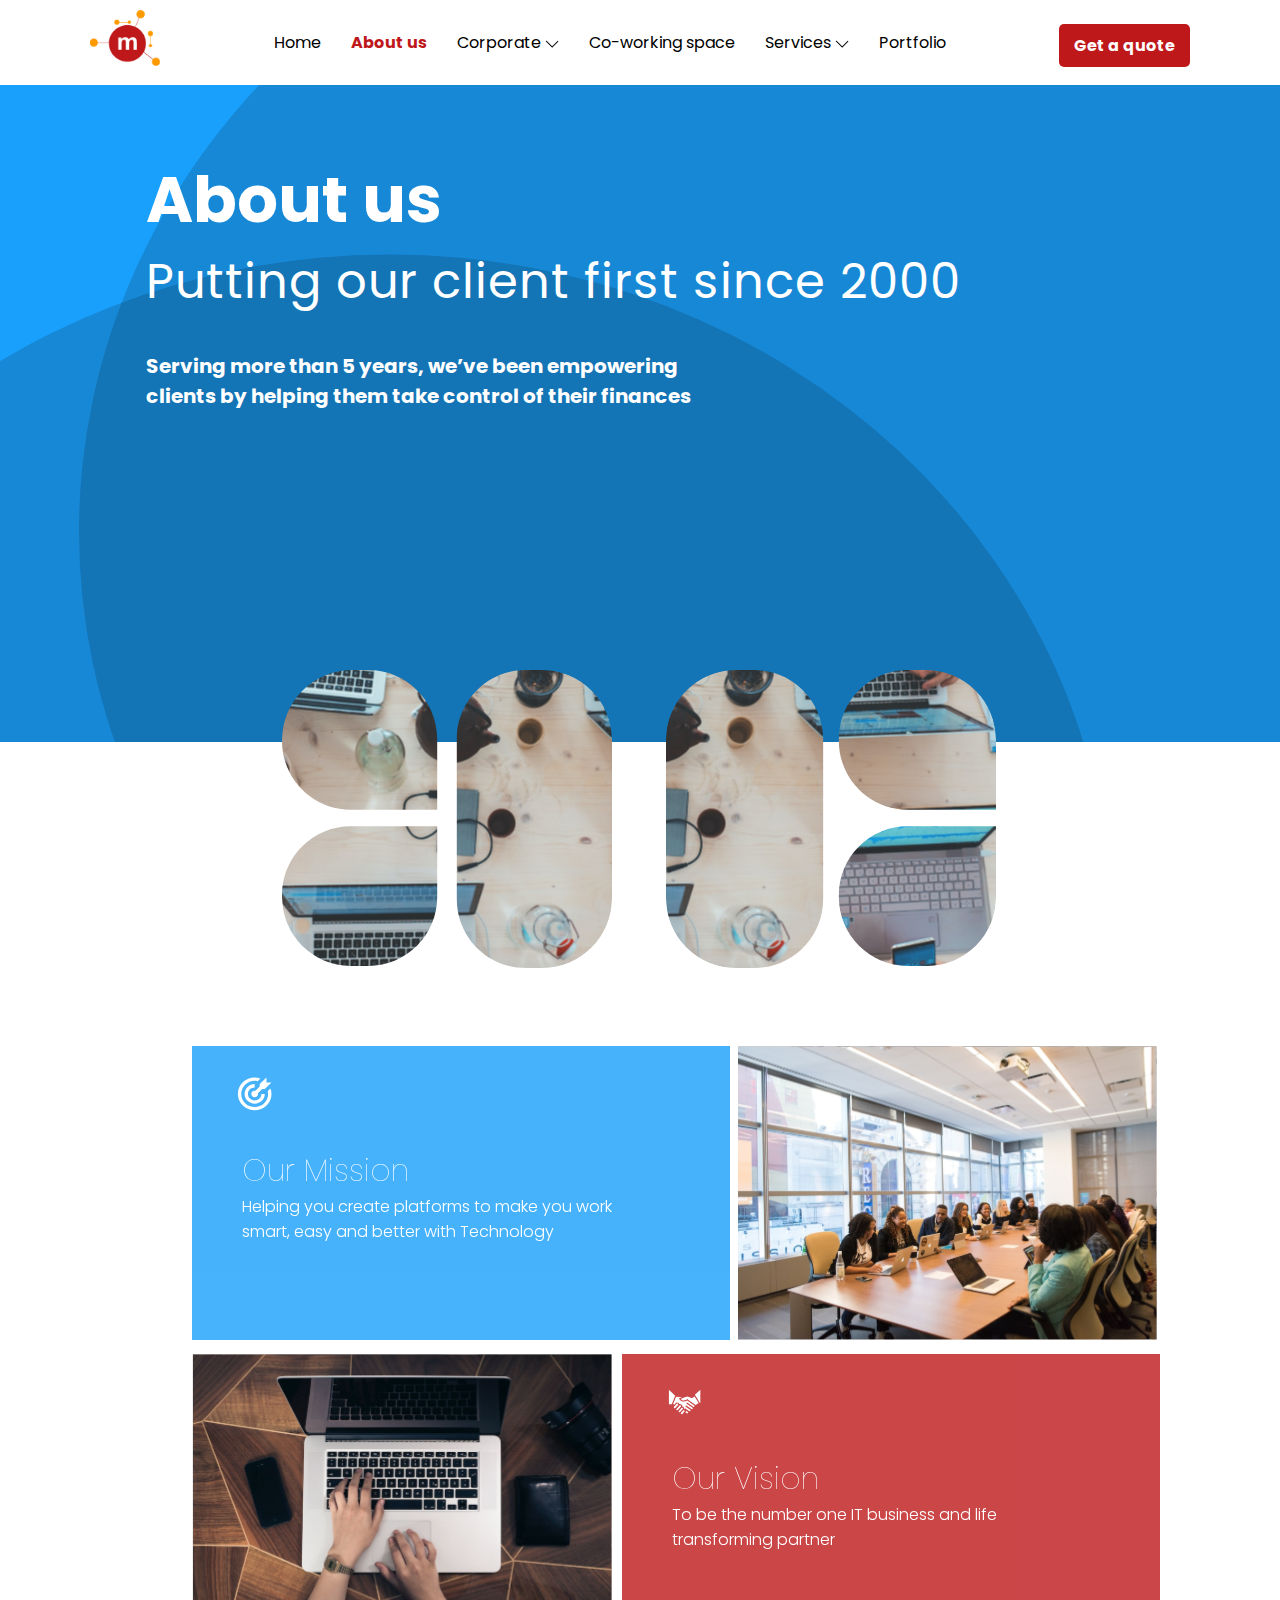
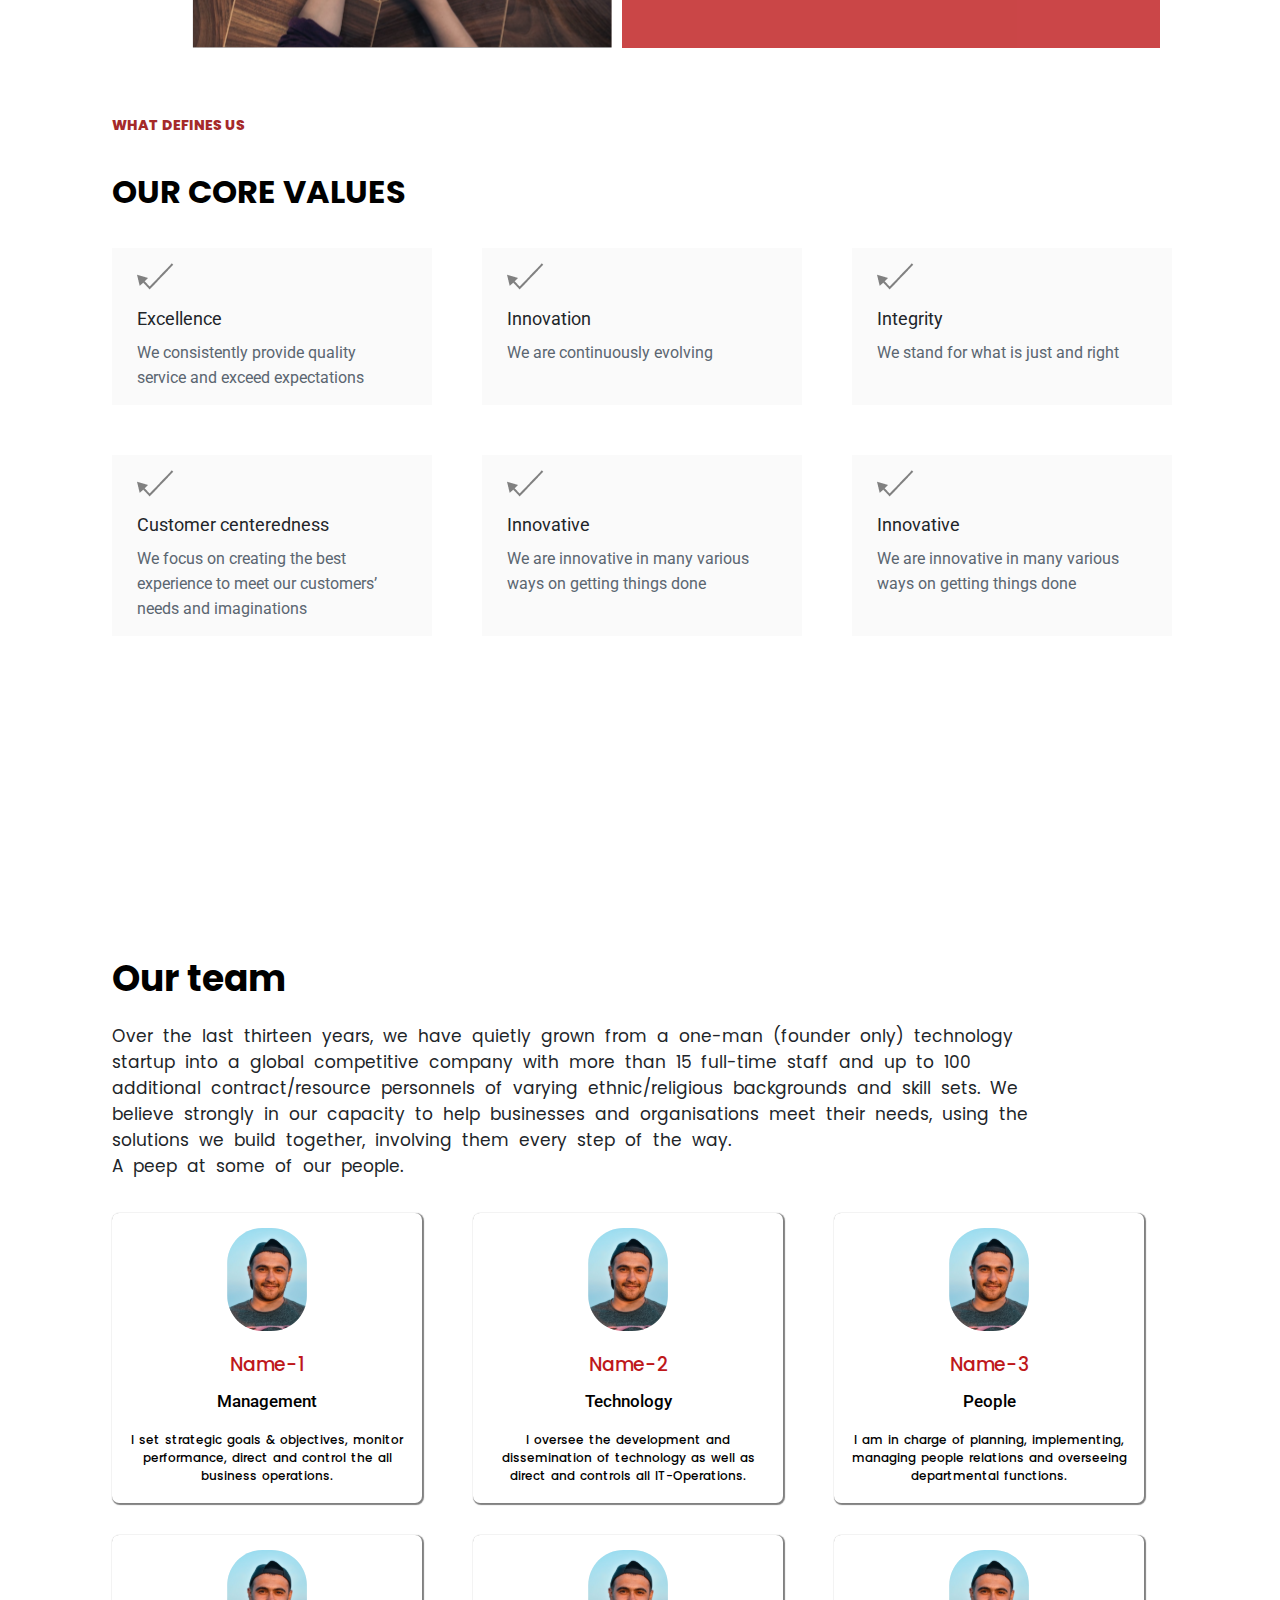
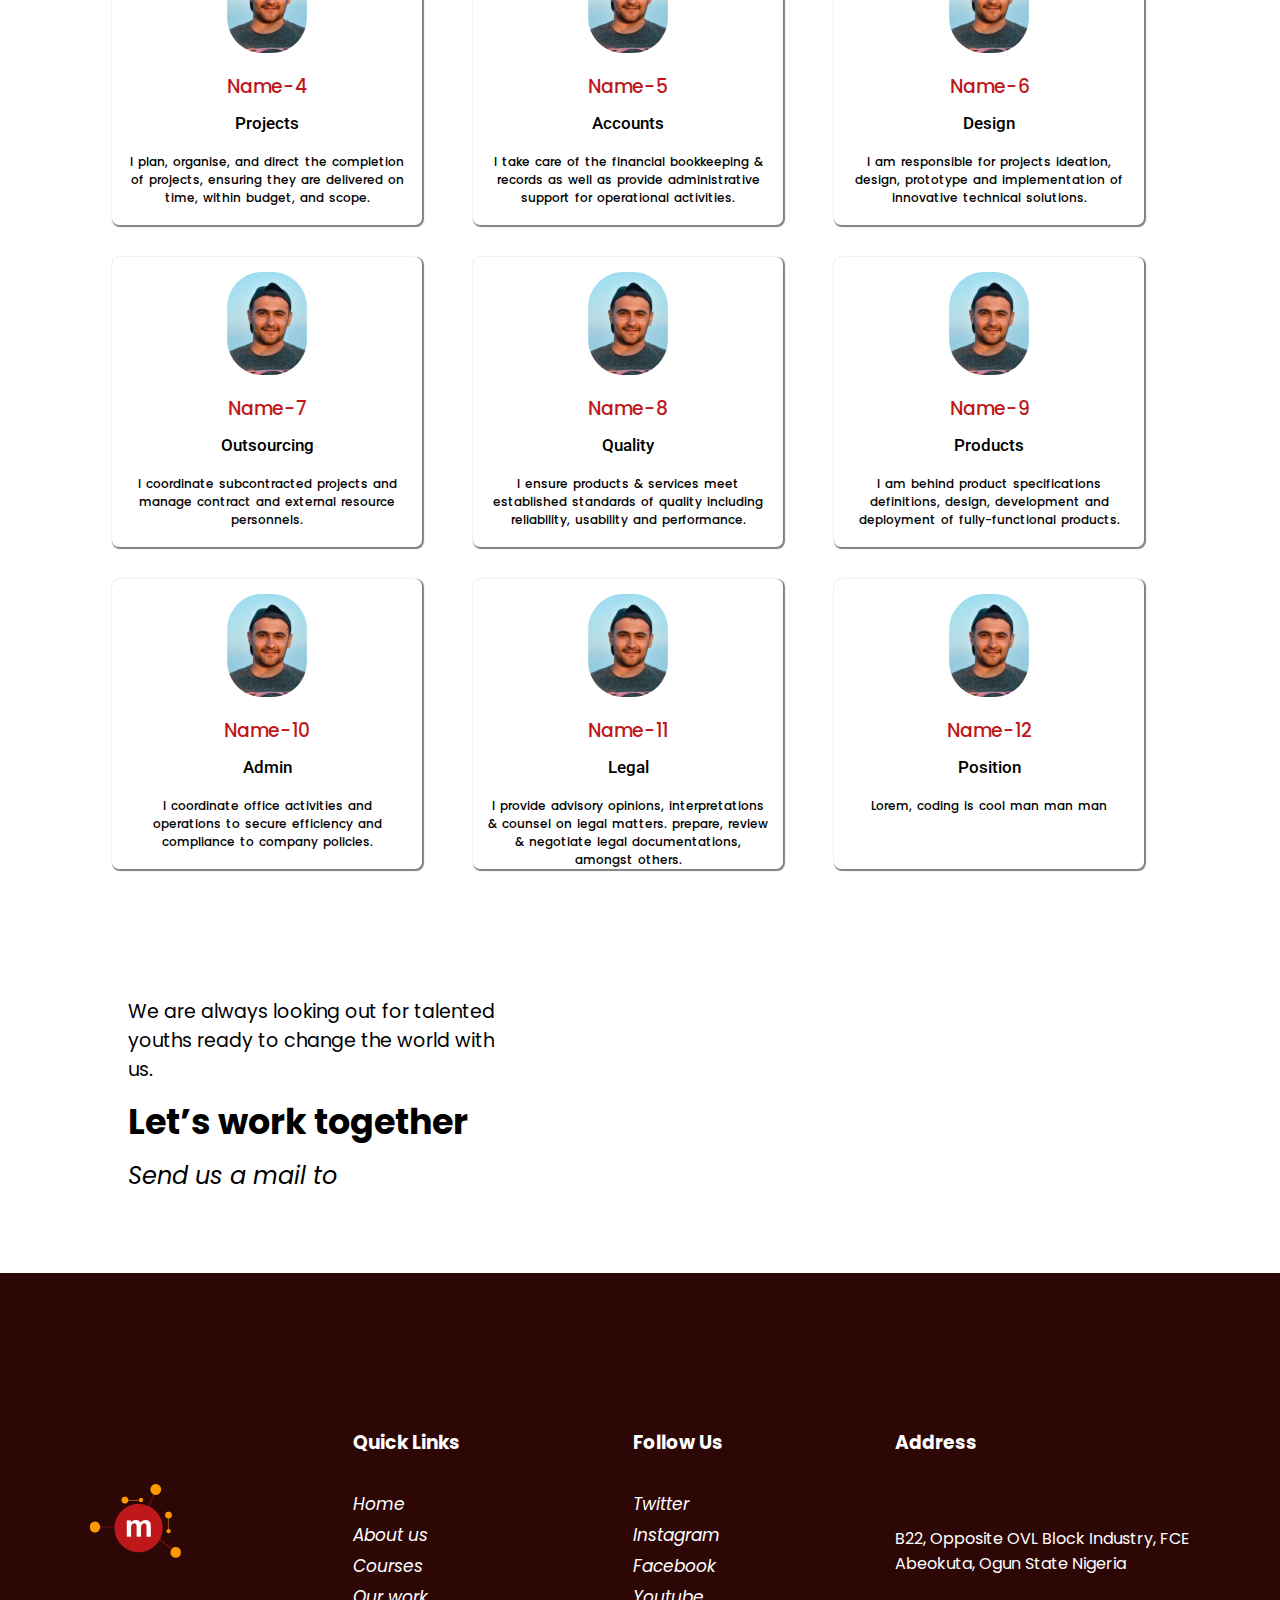
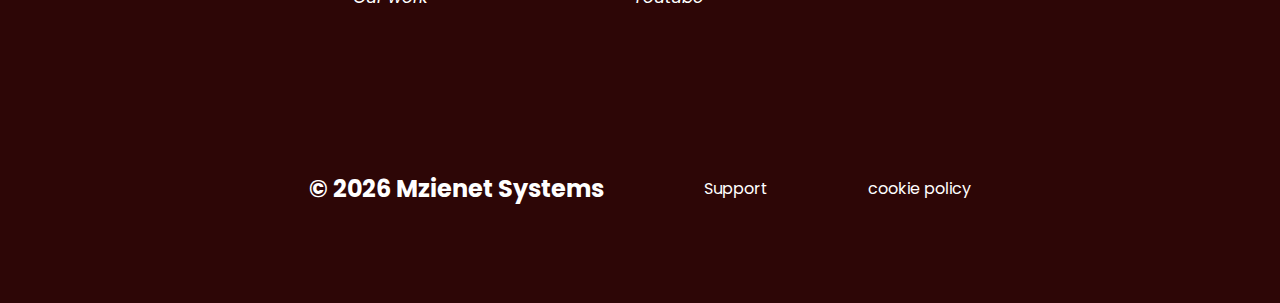
==== commit 81fd4642: "DanielAdjustment" ====
--- a/AboutPage/about-us.html
+++ b/AboutPage/about-us.html
@@ -14,6 +14,7 @@
     <div class="container">
                         <!-- GENERAL INFO -->
         <!-- Nav Menus -->
+       <div class="nav">
         <nav>
             <h2 class="logo"> <img src="/images/mzienet.png" width="70px" alt="logo"> </h2>
             <ul>
@@ -27,7 +28,7 @@
             <h2 class="get_a_quote"> <a href="#">Get a quote</a> </h2>
         </nav>
          <!-- Corporation drop down menus -->
-
+</div>
          <ul class="drop-down-menus">
             <li><a href="#">Training</a></li>
             <li><a href="#">Courses</a></li>
@@ -43,21 +44,27 @@
         <li><a href="#">UI/UX</a></li>
         <li><a href="#">Mobile Development</a></li>
     </ul>
+
+
                     <!-- END OF GENERAL INFO -->
 
                 <!-- About -->
                 
         <section class="about">
+           <div class="defWidth">
+             
             <h1 class="about-us">About us</h1>
             <h3 class="about-intro">Putting our client first since 2000</h3>
             <p class="about-text">Serving more than 5 years, 
                 we’ve been empowering clients by helping
                  them take control of their finances</p>
+           </div>
         </section>
 
         <!-- Display Images -->
         <article class="display_images">
-            <!-- <div class="double">
+            <div class="defWidth">
+                <!-- <div class="double">
                 <img class="above" src="/images/displayImage.svg" alt="">
                 <img class="below" src="/images/displayImage.svg" alt="">
             </div> -->
@@ -67,33 +74,29 @@
                 <img class="above" src="/images/displayImage.svg" alt="">
                 <img class="below" src="/images/displayImage.svg" alt="">
             </div> -->
+            </div>
         </article>
 
             <!-- Vision and Mission -->
         <section class="vision-mission">
-            <h3 class="vis-mis">Vision and Mission</h3>
-            <article>
-                <div class="vision">
-                    <div>
-                        <h3>Vision</h3>
-                        <p>To be the number one IT business and life transforming partner </p>
-                    </div>
-                    <div>
-                        <img src="/images/two.JPG" alt="">
-                    </div>
-                </div>
-                <div class="mission">
-                    <div>
-                        <img src="/images/two.JPG" alt="">
-                    </div>
-                    <div>
-                        <h3>Mission</h3>
+            <div class="vision-mission-contents">
+                <img src="/images/Vector.svg" alt="">
+                <h3>Our Mission</h3>
                         <p>Helping you create platforms to make you work smart, 
                             easy and better with Technology</p>
-                    </div>
-
-                </div>
-            </article>
+            </div>
+            <div class="vision-mission-contents">
+                <img src="/images/Mission-picture.svg" alt="">
+            </div>
+            <div class="vision-mission-contents">
+                <img src="/images/Vission-picture.svg" alt="">
+            </div>
+            <div class="vision-mission-contents">
+                <img src="/images/game-icons_shaking-hands.svg" alt="">
+                <h3>Our Vision</h3>
+                <p>To be the number one IT business and life transforming partner </p>
+            </div>
+
         </section>
 
          <!-- Our core values -->
@@ -274,7 +277,6 @@
                                     </article>
         </section>
 
-               
          <!-- Mail section -->
          <article class="mail-section">
             <p class="mail-text">
@@ -296,42 +298,44 @@
 
  <!-- Footer -->
  <footer class="about-footer">
-    <div class="footer-contents">
-        <img src="/images/mzienet.png" alt="logo">
-
-        <article>
-            <h3>Quick Links</h3>
-               <ul>
-                <li><a href="/index.html">Home</a></li>
-                <li><a href="/AboutPage/about-us.html">About us</a></li>
-                <li><a href="#">Courses</a></li>
-                <li><a href="#">Our work</a></li>
-               </ul> 
-        </article>
-
-        <article>
-            <h3>Follow Us</h3>
-               <ul>
-                <li><a href="#">Twitter</a></li>
-                <li><a href="#">Instagram</a></li>
-                <li><a href="#">Facebook</a></li>
-                <li><a href="#">Youtube</a></li>
-               </ul> 
-        </article>
-
-        <article>
-            <h3 class="address">Address</h3>
-            <p class="address">
-                B22, Opposite OVL Block Industry, FCE <br>
-                Abeokuta, Ogun State Nigeria 
-            </p>
-        </article>
-    </div>
+    <div class="defWidth">
+        <div class="footer-contents">
+            <img src="/images/mzienet.png" alt="logo">
     
-    <div class="copyright">
-        <h2>&copy; <span class="year"></span> Mzienet Systems </h2>
-        <span>Support</span>
-        <span>cookie policy</span>
+            <article>
+                <h3>Quick Links</h3>
+                   <ul>
+                    <li><a href="/index.html">Home</a></li>
+                    <li><a href="/AboutPage/about-us.html">About us</a></li>
+                    <li><a href="#">Courses</a></li>
+                    <li><a href="#">Our work</a></li>
+                   </ul> 
+            </article>
+    
+            <article>
+                <h3>Follow Us</h3>
+                   <ul>
+                    <li><a href="#">Twitter</a></li>
+                    <li><a href="#">Instagram</a></li>
+                    <li><a href="#">Facebook</a></li>
+                    <li><a href="#">Youtube</a></li>
+                   </ul> 
+            </article>
+    
+            <article>
+                <h3 class="address">Address</h3>
+                <p class="address">
+                    B22, Opposite OVL Block Industry, FCE <br>
+                    Abeokuta, Ogun State Nigeria 
+                </p>
+            </article>
+        </div>
+        
+        <div class="copyright">
+            <h2>&copy; <span class="year"></span> Mzienet Systems </h2>
+            <span>Support</span>
+            <span>cookie policy</span>
+        </div>
     </div>
 </footer>
 
--- a/General/general.css
+++ b/General/general.css
@@ -1,186 +1,232 @@
-*{
-    box-sizing: border-box;
-    margin: 0;
-    padding: 0;
-}
-
-
 @import url('https://fonts.googleapis.com/css2?family=Poppins:ital,wght@0,200;0,300;0,400;0,600;0,700;0,800;0,900;1,200&family=Roboto:wght@300;400&display=swap');
 
+  @import url('https://fonts.googleapis.com/css2?family=Inter:wght@100;200&display=swap');
+
+
+:root {
+  --dark-red: #330001;
+  --red: #be181a;
+  --yellow: #fab736;
+  --light-yellow: #fff5e2;
+  --grey: #fafafa;
+  --dark-grey: #b7b7b7;
+  --white: #ffffff;
+  --trans-white: rgba(255, 255, 255, 0.2);
+  --max-width: 1100px;
+}
+
+* {
+  box-sizing: border-box;
+  margin: 0;
+  padding: 0;
+}
+
+.defWidth {
+  max-width: var(--max-width);
+  margin: 0 auto;
+}
+
+body {
+  font-family: 'Poppins', sans-serif;
+}
 
 /*  Nav Menu Styling */
+.nav {
+  background-color: var(--white);
+  position: sticky;
+  top: 0;
+  z-index: 100;
+}
 nav {
-    display: flex;
-    justify-content: space-around;
-    align-items: center;
-    height: 60px;
-}
-
-nav ul{
-    display: flex;
-    gap: 30px;
-    list-style: none;
-}
-nav ul li a{
-    text-decoration: none;
-    color: black;
-    transition: all 500ms;
-    font-size: 20px;
-    font-family: 'Poppins', sans-serif;
-    font-weight: 400;
-    font-size: 16px;
+  display: flex;
+  justify-content: space-between;
+  align-items: center;
+  height: 85px;
+  max-width: var(--max-width);
+  margin: auto;
+}
+
+nav ul {
+  display: flex;
+  gap: 30px;
+  list-style: none;
+}
+nav ul li a {
+  text-decoration: none;
+  color: black;
+  transition: all 500ms;
+  font-size: 20px;
+  font-family: 'Poppins', sans-serif;
+  font-weight: 400;
+  font-size: 16px;
 }
 nav ul li a.active {
-    color: brown;
-    
-}
-nav ul li a:hover{
-    text-decoration: none;
-    color: #fff;
-    background-color: brown;
-    border-radius:5px;
-    padding: 6px 15px;
-    
-}
-nav h2.get_a_quote a{
-    text-decoration: none;
-    color: #fff;
-    background-color: brown;
-    border-radius:5px;
-    padding: 6px 15px;
-    font-family: 'Poppins', sans-serif;
-    font-size: 11.99px;
-    /* font-style: oblique; */
-} 
-nav h2.get_a_quote a:hover{
-
-    color: gold;
-
-} 
-
-    /* Drop down */
-#dropdown1,#dropdown2{
-    cursor: pointer;
-    transition: all 250ms;
-}
-#dropdown1:hover,#dropdown2:hover{
-    background-color: gold;
+  color: var(--red);
+  font-weight: 700;
+}
+nav ul li a:hover {
+  text-decoration: none;
+  color: var(--red);
+}
+nav h2.get_a_quote a {
+  text-decoration: none;
+  color: #fff;
+  background-color: var(--red);
+  border-radius: 5px;
+  padding: 10px 15px;
+  font-family: 'Poppins', sans-serif;
+  font-size: 16px;
+}
+nav h2.get_a_quote a:hover {
+  background-color: var(--yellow);
+}
+
+/* Drop down */
+#dropdown1,
+#dropdown2 {
+  cursor: pointer;
+  transition: all 250ms;
+}
+#dropdown1:hover,
+#dropdown2:hover {
+  background-color: var(--yellow);
 }
 
 /* Corporation drop down */
-ul.drop-down-menus{
-    display: grid;
-    grid-template-columns: 1fr 1fr;
-    width: 300px;
-    height: 130px;
-    list-style: none;
-    background-color: gray;
-    padding: 10px 20px;
-    position: absolute;
-    border-radius: 7px;
-    left: 35%;
-    top: -100%;
-    transition: all 250ms;
-    z-index: 1000000000;
-}
-ul.drop-down-menus.active{
-    top: 70px;
-}
-
-ul.drop-down-menus li a{
-    text-decoration: none;
-    color: #fff;
-    font-size: 17px;
-    transition: all 500ms;
-}
-ul.drop-down-menus li a:hover{
-    color: gold;
+ul.drop-down-menus {
+  display: grid;
+  grid-template-columns: 1fr 1fr;
+  width: 300px;
+  height: 130px;
+  list-style: none;
+  background-color: gray;
+  padding: 10px 20px;
+  position: absolute;
+  border-radius: 7px;
+  left: 35%;
+  top: -100%;
+  transition: all 250ms;
+  z-index: 1000000000;
+}
+ul.drop-down-menus.active {
+  top: 70px;
+}
+
+ul.drop-down-menus li a {
+  text-decoration: none;
+  color: #fff;
+  font-size: 17px;
+  transition: all 500ms;
+}
+ul.drop-down-menus li a:hover {
+  color: var(--yellow);
 }
 
 /* Services drop down */
 
-ul.services-drop-down{
-    width: 200px;
-    background-color: gray;
-    height: 130px;
-    list-style: none;
-    background-color: gray;
-    padding: 10px 20px;
-    position: absolute;
-    line-height: 30px;
-    border-radius: 7px;
-    right: 27%;
-    top: -100%;
-    transition: all 250ms;
-    z-index: 111111111;
-}
-ul.services-drop-down.active{
-    top: 70px;
-}
-ul.services-drop-down li a{
-    text-decoration: none;
-    color: #fff;
-    font-size: 17px;
-    transition: all 500ms;
-}
-ul.services-drop-down li a:hover{
-    color: gold;
+ul.services-drop-down {
+  width: 200px;
+  background-color: gray;
+  height: 130px;
+  list-style: none;
+  background-color: gray;
+  padding: 10px 20px;
+  position: absolute;
+  line-height: 30px;
+  border-radius: 7px;
+  right: 27%;
+  top: -100%;
+  transition: all 250ms;
+  z-index: 111111111;
+}
+ul.services-drop-down.active {
+  top: 70px;
+}
+ul.services-drop-down li a {
+  text-decoration: none;
+  color: #fff;
+  font-size: 17px;
+  transition: all 500ms;
+}
+ul.services-drop-down li a:hover {
+  color: var(--yellow);
 }
 
 /* Footer */
 
 footer {
-    height: 70vh;
-    background-color: brown;
-    color: #fff;
-    font-family: 'Poppins', sans-serif;
-}
-footer .footer-contents{
-    margin-top: 2em;
-    /* display: grid;
+  height: 70vh;
+  background-color: #2D0606;
+  color: #fff;
+  font-family: 'Poppins', sans-serif;
+  margin-top: 80px;
+}
+footer .footer-contents {
+  margin-top: 2em;
+  /* display: grid;
     grid-template-columns: 1fr 1fr 1fr 1fr; */
-    height: 55vh;
-    display: flex;
-    justify-content: space-around;
-    align-items: center;
-}
-footer .footer-contents article h3{
-    margin-bottom: 1.7em;
-
-
-}
-
-footer .footer-contents article h3.address{
-    position: relative;
-    top: -2em;
-}
-footer .footer-contents article ul{
-    list-style: none;
-    line-height: 30px;
+  height: 55vh;
+  display: flex;
+  justify-content: space-between;
+  align-items: center;
+}
+footer .footer-contents article h3 {
+  margin-bottom: 1.7em;
+}
+
+footer .footer-contents article h3.address {
+  position: relative;
+  top: -2em;
+}
+footer .footer-contents article ul {
+  list-style: none;
+  line-height: 30px;
 }
 footer .footer-contents article ul li a {
-    text-decoration: none;
-    color: #fff;
-    font-size: 17px;
-    font-style: oblique;
-    transition: all 500ms;
-}
-   
-footer .footer-contents article ul li a:hover{
-    color: gold;
-}
-
-footer .copyright{
-    display: flex;
-    justify-content: center;
-    gap: 100px;
-    height: 40px;
-    align-items: center;
-}
-
-
-h1.placeholder{
-    margin: 3em 0 3em 6em;
-    text-transform: uppercase;
-    color: brown;
-}+  text-decoration: none;
+  color: #fff;
+  font-size: 17px;
+  font-style: oblique;
+  transition: all 500ms;
+}
+
+footer .footer-contents article ul li a:hover {
+  color: var(--yellow);
+}
+
+footer .copyright {
+  display: flex;
+  justify-content: center;
+  gap: 100px;
+  height: 40px;
+  align-items: center;
+}
+
+h1.placeholder {
+  margin: 3em 0 3em 6em;
+  text-transform: uppercase;
+  color: var(--red);
+}
+/* * Add Zoom animation to modal content */ 
+.animate {
+  -webkit-animation: animatezoom 0.4s;
+  animation: animatezoom 0.4s;
+}
+
+@-webkit-keyframes animatezoom {
+  from {
+    -webkit-transform: scale(0);
+  }
+  to {
+    -webkit-transform: scale(1);
+  }
+}
+
+@keyframes animatezoom {
+  from {
+    transform: scale(0);
+  }
+  to {
+    transform: scale(1);
+  }
+}
--- a/AboutPage/about.css
+++ b/AboutPage/about.css
@@ -1,25 +1,43 @@
 /* about section */
-
+body{
+    font-family: poppins;
+}
 section.about{
     margin-top: 1em;
     padding: 2em 0 0 7em;
     background-image: url(/images/about-bg.svg);
     background-size: cover;
-    height: 75vh;
+    height: 73vh;
     color: #fff;
     margin: 0 auto;
+    background-position-y: 50%;
 }
 
 section.about h1.about-us{
     font-family: 'Poppins', sans-serif;
-    font-size: 64px;   
-}
+    font-size: 64px; 
+    position: relative;
+    top: 35px;  
+    -webkit-animation: animatezoom 1s;
+    animation: animatezoom 1s;
+  }
+  
+  @-webkit-keyframes animatezoom {
+    from {
+      -webkit-transform: scale(0);
+    }
+    to {
+      -webkit-transform: scale(1);
+    }
+  }
 section.about h3.about-intro{
     margin: 0.7em 0;
     font-size: 48px;
     font-weight: 400;
-    letter-spacing: 3px;
-    font-family: 'Poppins', sans-serif;
+    letter-spacing: 1px;
+    font-family: 'Poppins', sans-serif;
+    -webkit-animation: animatezoom 1s;
+    animation: animatezoom 1s;
     
 }
 section.about p.about-text{
@@ -28,17 +46,19 @@
     font-size: 20px;
     font-weight: 700;
     width: 600px;
-}
-
-/* Display Images */
+    -webkit-animation: animatezoom 1s;
+    animation: animatezoom 1s;
+}
+
+/* Display Images */ 
 
 article.display_images{
     /* display: flex;
     justify-content: space-evenly; */
-    width: 80%;
+    width: 78%;
     
     height: 150px;
-    margin: 0 auto;
+    margin: 6.5em 0px  0 auto;
     /* display: grid;
     grid-template-columns: 1fr 1fr 1fr 1fr;
     justify-items: center;
@@ -66,45 +86,88 @@
 
     /* Vision and Mission */
 
-section.vision-mission{
-    margin: 4em 0 4em 7em;
-    
-}    
-section.vision-mission h3.vis-mis{
-    color: brown;
-    font-family: 'Poppins', sans-serif;
-    font-size: 14px;
-    font-weight: 800;
-}
-section.vision-mission div.mission, section.vision-mission div.vision{
-    display: flex;
-    height: 220px;
-    align-items: center;
-    justify-content: space-around;
-    /* text-align: center; */
-    width: 80%;
-}
-section.vision-mission div.mission h3,section.vision-mission div.vision h3{
-    color: brown;
-    font-family: 'Poppins', sans-serif;
-}
-section.vision-mission img{
-    width: 300px;
-    height: 200px;
-    border-radius: 7px;
-}
-section.vision-mission p{
-    width: 200px;
-    margin-top: 1em;
-    font-family: 'Roboto', sans-serif;
-    line-height: 25px;
+.vision-mission{
+    display: grid;
+    grid-template-columns: repeat(2, 1fr);
+    grid-template-rows: repeat(2 1fr);
+    width: 70%;
+    margin: 50px auto 60px;
+    gap: 7px;
+
+}
+.vision-mission-contents:nth-child(1){
+    background-color: #19A0FC;
+    width: 537.93px;
+    height: 294.05px;
+    opacity: 80%;
+}
+.vision-mission-contents:nth-child(1) img {
+    position: relative;
+    width: 34.59px;
+    height: 34.59px;
+    top: 10.46%;
+    left: 8.4%;
+    bottom: 8.33%;
+}
+.vision-mission-contents:nth-child(1) h3{
+    color: #fff;
+    font-size: 30.59px;
+    font-family: poppins;
+    font-weight: 100;
+    margin: 60px 50px  0;
+}
+.vision-mission-contents:nth-child(1) p{
+    margin-left: 50px;
+    font-family: poppins;
+    color: #fff;
+    font-weight: 300;
+    width: 70%;
+}
+.vision-mission-contents:nth-child(2) img {
+    width: 420.31px;
+    height: 294.05px;
+    /* left: 558.69px; */
+}
+.vision-mission-contents:nth-child(3) img {
+    width: 420.31px;
+    height: 294.05px;
+    /* left: 558.69px; */
+}
+.vision-mission-contents:nth-child(4){
+    background-color: #BE181A;
+    width: 537.93px;
+    height: 294.05px;
+    margin-left: -114.69px;
+    opacity: 80%;
+}
+.vision-mission-contents:nth-child(4) h3{
+    color: #fff;
+    font-size: 30.59px;
+    font-family: poppins;
+    font-weight: 100;
+    margin: 60px 50px  0;
+}
+.vision-mission-contents:nth-child(4) img {
+    position: relative;
+    width: 34.59px;
+    height: 34.59px;
+    top: 10.46%;
+    left: 8.4%;
+    bottom: 8.33%;
+}
+.vision-mission-contents:nth-child(4) p{
+    margin-left: 50px;
+    font-family: poppins;
+    color: #fff;
+    font-weight: 300;
+    width: 70%;
 }
 /* Our Core Values */
 
 section.core-values{
     margin: 3em 0 2em 7em;
     position: relative;
-    height: 80vh;
+    height: 100vh;
     /* top: -3em; */
 }
 section.core-values h3.wdu{
@@ -123,21 +186,26 @@
 section.core-values article.values-display{
     display: grid;
     grid-template-columns: 1fr 1fr 1fr;
-    gap: 60px;
+    gap: 50px;
+    width: 70%;
 }
 section.core-values article.values-display div{
     width: 320px;
+    background-color: #FAFAFA;
+    padding: 15px 25px;
 }
 
 section.core-values article.values-display div p.each-value{
     font-size: 18px;
     font-family: 'Roboto', sans-serif;
     margin: 0.6em 0;
+    color: #212529;
 }
 section.core-values article.values-display div p.each-value + span{
     font-family: 'Roboto', sans-serif;
     font-size: 16px;
     font-weight: 400;
+    color: #5B6671;
 }
 
 
@@ -153,31 +221,35 @@
 font-weight: 700;
 font-family: 'Poppins', sans-serif;
 font-size: 36px;
+color: #000;
 }
 section.our-team p.ot-info{
     margin: 1em 0 2em;
     font-family: 'Poppins', sans-serif;
-    font-size: 21px;
-    width: 70%;
+    font-size: 17px;
+    width: 80%;
+    color: #212529;
+    word-spacing: 5px;
 }
 
 section.our-team article.members{
-    width: 100%;
+    width: 90%;
     margin: 0 auto;
     display: grid;
     grid-template-columns: 1fr 1fr 1fr ;
     gap: 2em;
+    margin-right: 300px;
 }
 
 
 section.our-team article.members div.main{
-    width: 330px;
+    width: 310px;
     height: 290px;
     box-shadow: 1px 1px 1px 1px grey;
     padding:  15px;
     text-align: center;
     border-radius: 7px;
-    background-color: lightgrey;
+    /* background-color: lightgrey; */
 }
 /* section.our-team article.members div.on-hover{ */
     /* width: 330px;
@@ -194,36 +266,52 @@
 section.our-team article.members div.main h3{
     margin: 12px 0;
     font-family: 'Poppins', sans-serif;
+    color: #BE181A;
+    font-weight: 500;
 }
 section.our-team article.members div.main h5{
     font-family: 'Roboto', sans-serif;
+    font-size: 17px;
+    font-weight: 500;
 }
 section.our-team article.members div.main p{
     margin-top: 20px;
-    font-family: 'Roboto', sans-serif;
-}
-
-div.on-hover{
-    width: 330px;
+    font-family: poppins;
+    font-size: 12px;
+    font-weight: 500;
+    word-spacing: 2px;
+}
+
+section.our-team article.members div.main.on-hover{
+    width: 350px;
     height: 280px;
-    box-shadow: none;
-    /* background-color: grey;  */
+    /* box-shadow: none; */
     display: flex;
-} 
+  -webkit-animation: animatezoom 0.1s;
+  animation: animatezoom 0.05s;
+  box-shadow: 2px 2px 5px;
+border: 2px solid rgba(0, 0, 0, 0.093);
+}
 div.on-hover img {
-    width: 170px;
-    height: 260px;
+    width: 190px;
+    height: 270px;
+    object-fit: cover;
+    margin-top: -12px;
+    margin-left: -10px;
+    border-radius: 2px;
 }
 div.on-hover div{
     margin-left: 1em;
     font-family: 'Poppins', sans-serif;
 }
-div.on-hover h3{
+section.our-team article.members div.main.on-hover h3{
     margin: 1em 0;
-}
-div.on-hover div p{
-    font-family: 'Roboto', sans-serif;
-    color: #fff;
+    color: #000;
+    font-weight: 600;
+}
+.main.on-hover div p{
+    font-family: 'Inter', sans-serif;
+    /* color: #fff; */
 }
 /* section.our-team article.members img{
     height: 200px;
@@ -241,19 +329,20 @@
 /* Mail Section */
 
 article.mail-section{
-    margin: 2em 0 2em 7em ;
+    margin: 2em 10em 2em 8em ;
     font-family: 'Poppins', sans-serif;
 }
 article.mail-section p.mail-text{
     font-size: 19px;
-    
+    width: 38%;
     font-weight: 400;
 }
 article.mail-section p.mail-text + h1{
     margin: 0.3em 0;
+    font-size: 35px;
 }
 article.mail-section p.send-mail{
-    font-size: 17px;
+    font-size: 24px;
     font-style: italic;
 }
 
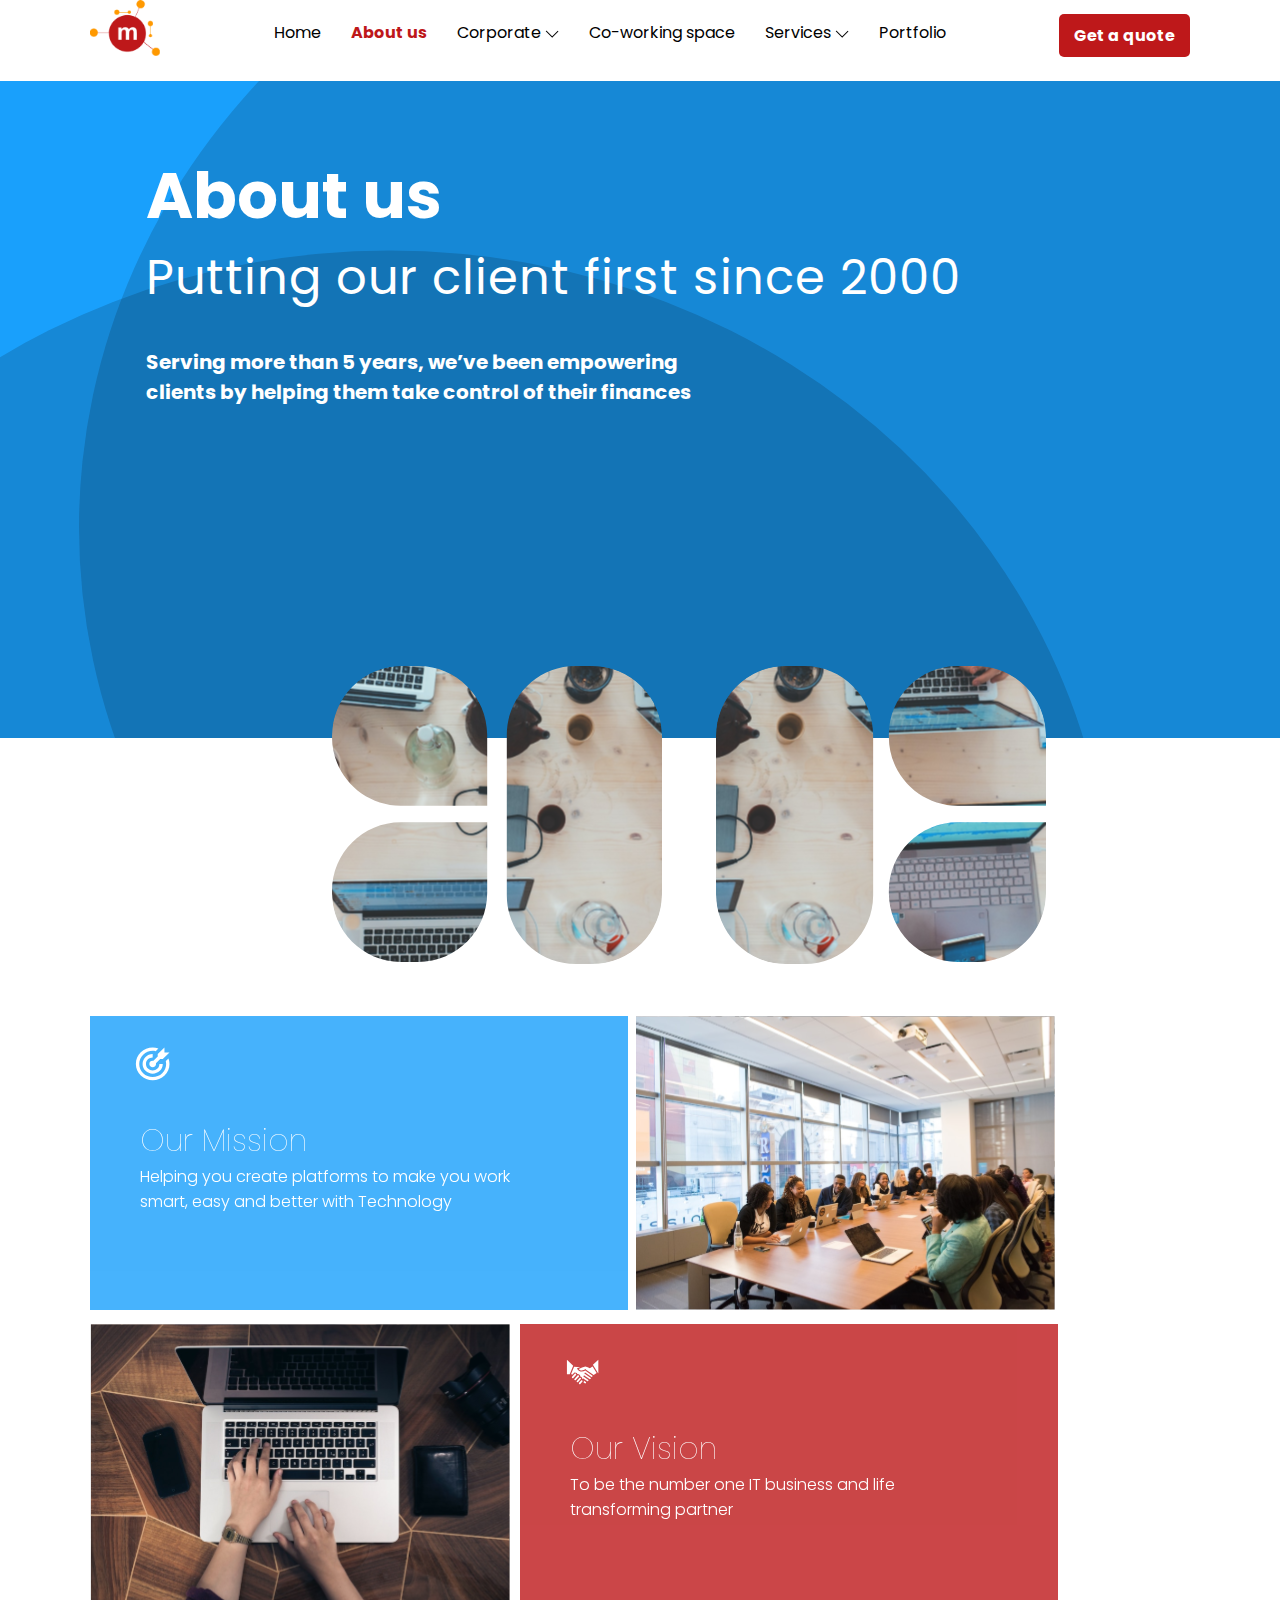
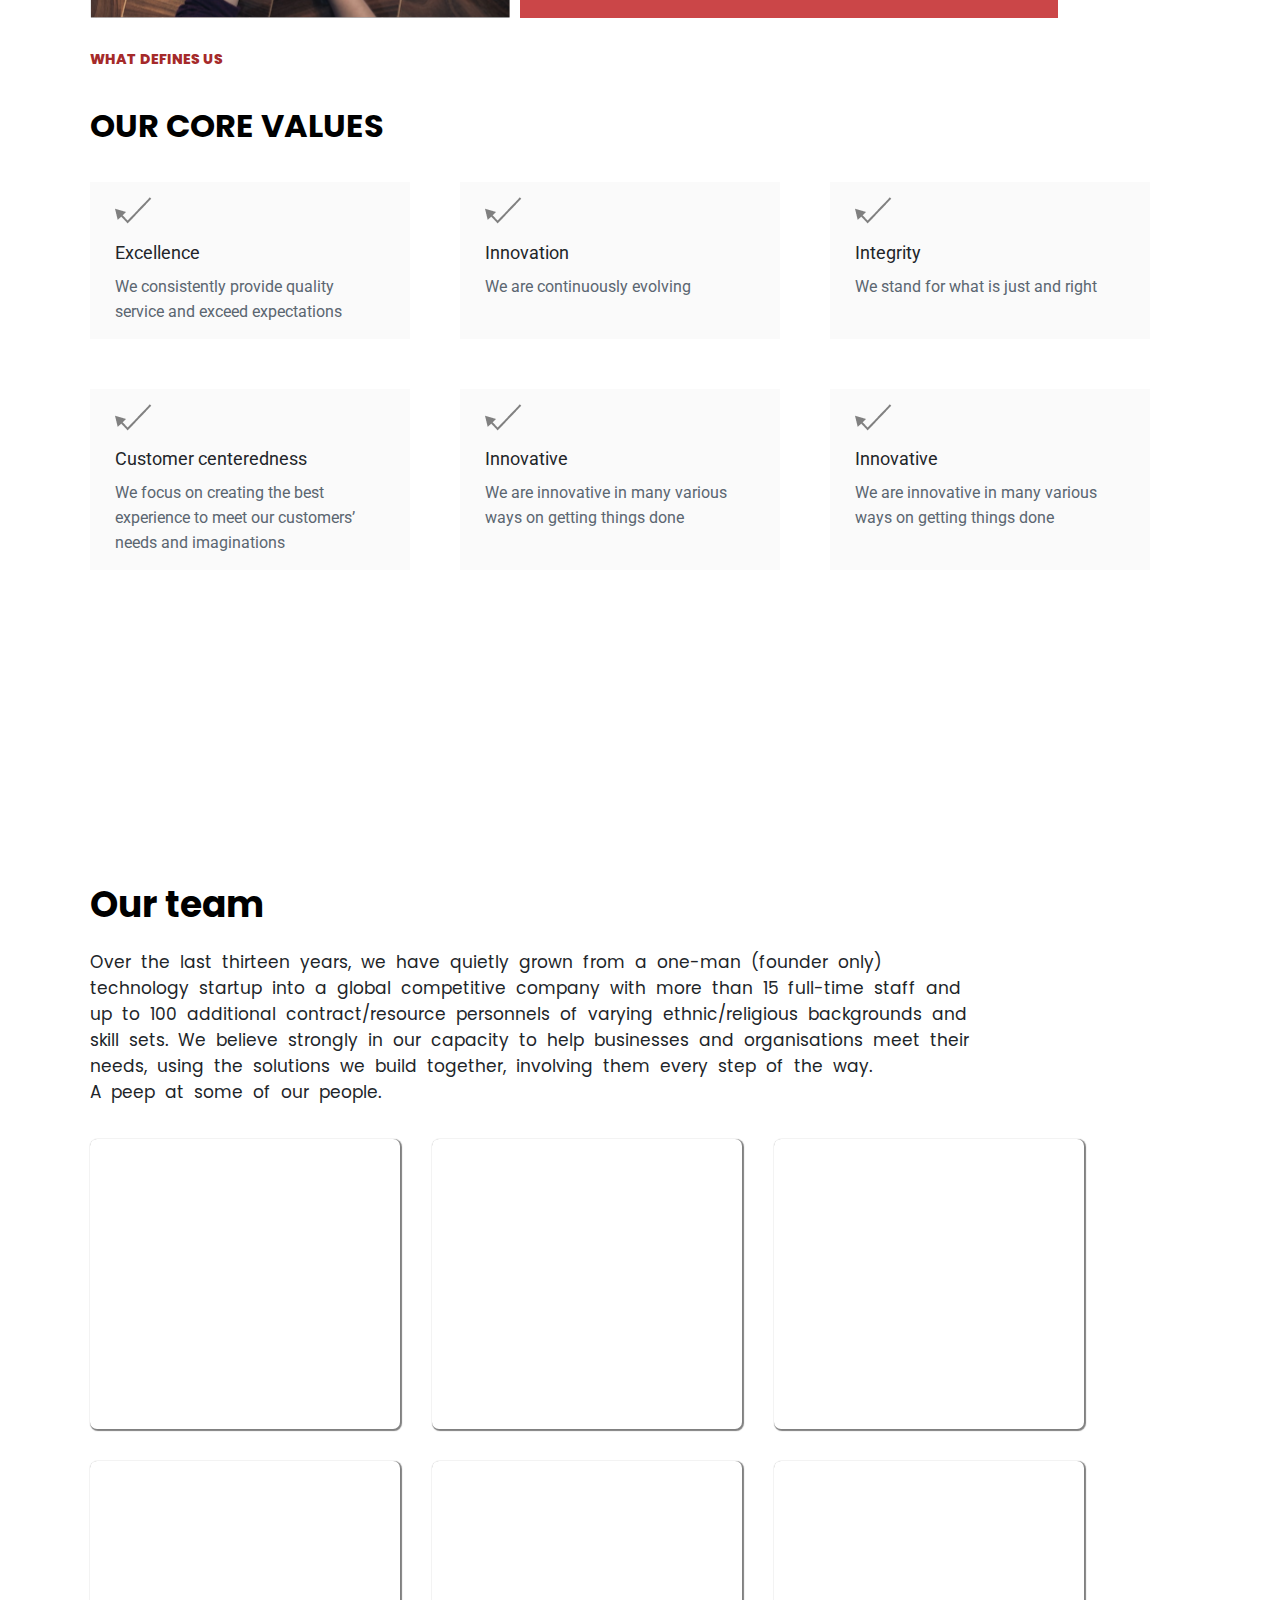
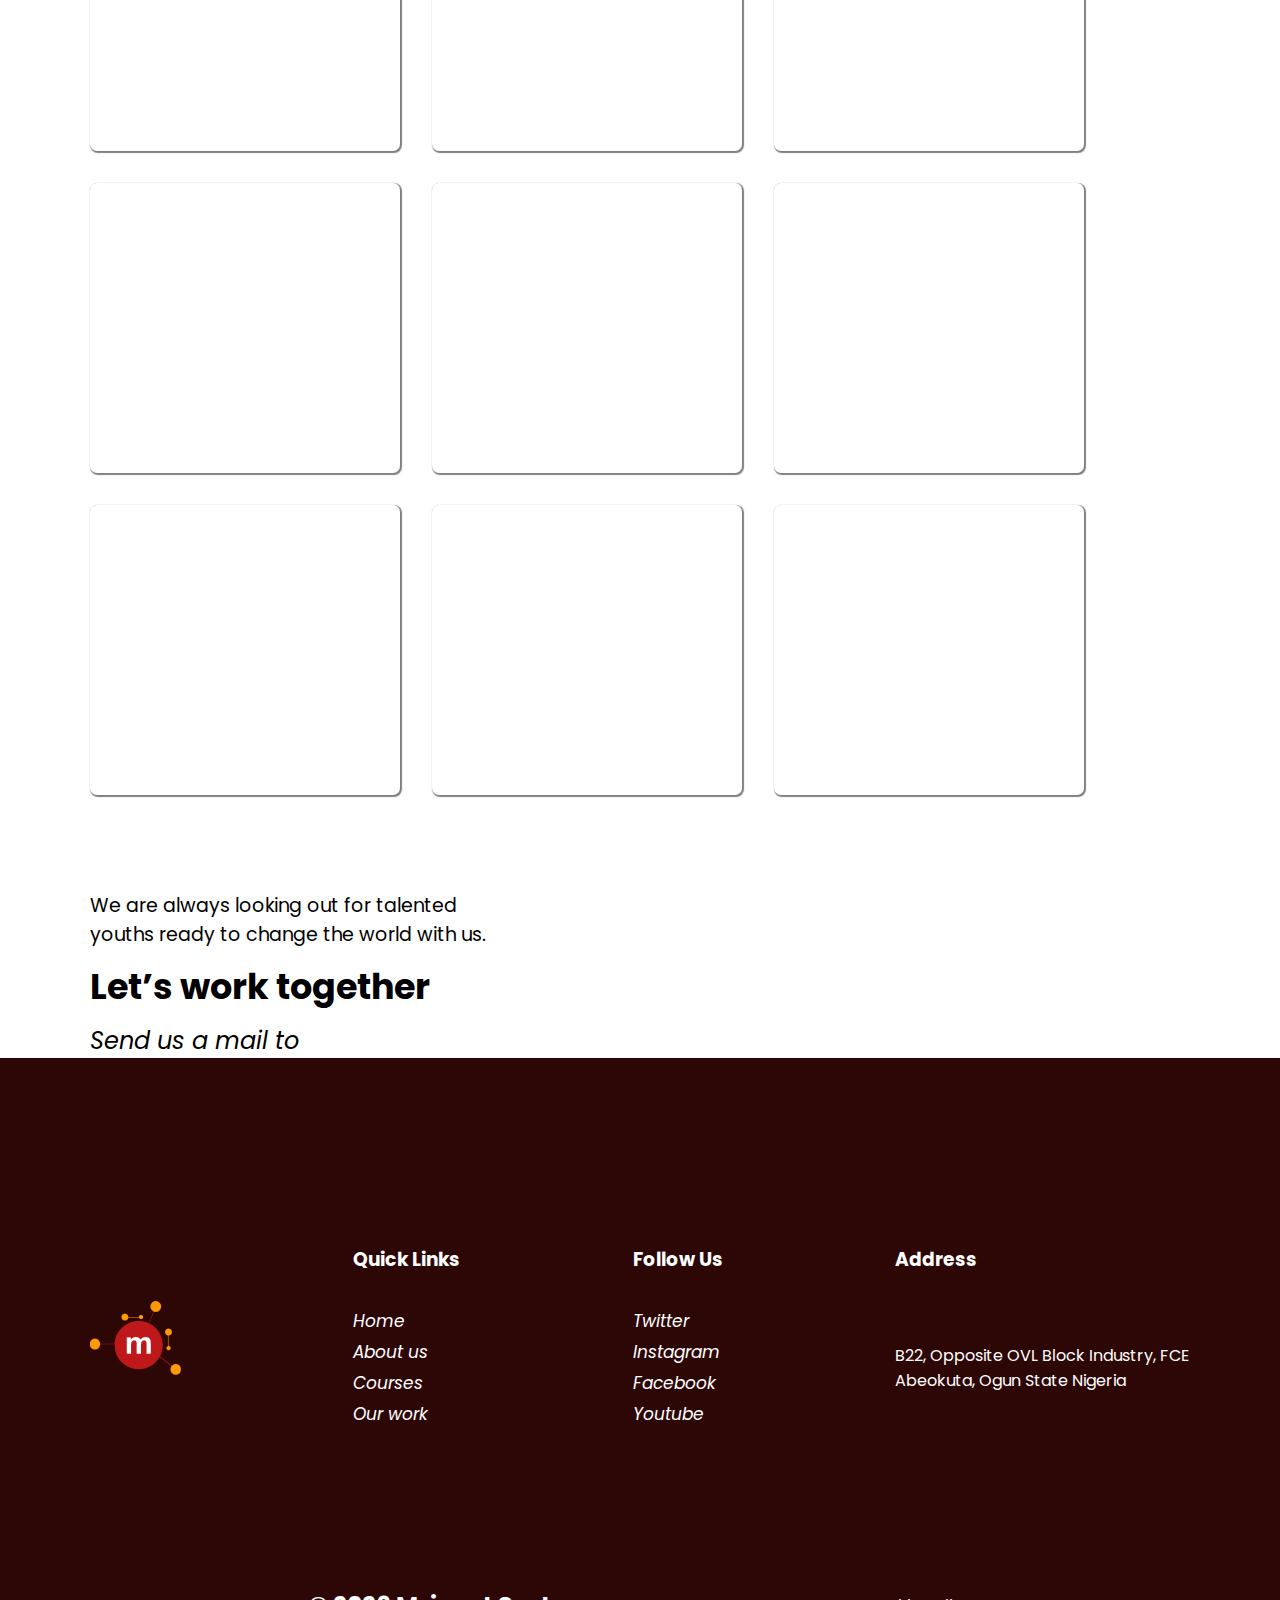
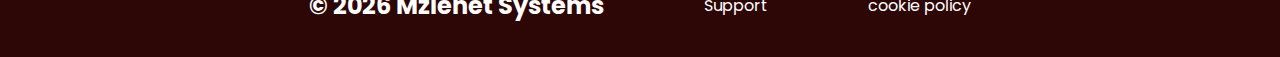
==== commit 76edc551: "left-With-Mobile-About_us" ====
--- a/AboutPage/about-us.html
+++ b/AboutPage/about-us.html
@@ -6,12 +6,14 @@
     <meta name="viewport" content="width=device-width, initial-scale=1.0">
     
     <title>About us</title>
-    <link rel="icon" type="image/x-icon" href="/images/mzienet.png">
+    <link rel="icon" type="image/x-icon" href="/images/mzienet.png" />
     <link rel="stylesheet" href="/General/general.css">
+    <link rel="stylesheet" href="/LandingPage/index.css" />
+    <link href='https://unpkg.com/boxicons@2.1.4/css/boxicons.min.css' rel='stylesheet'>
+    <link rel="stylesheet" href="https://cdnjs.cloudflare.com/ajax/libs/font-awesome/6.1.2/css/all.min.css" integrity="sha512-1sCRPdkRXhBV2PBLUdRb4tMg1w2YPf37qatUFeS7zlBy7jJI8Lf4VHwWfZZfpXtYSLy85pkm9GaYVYMfw5BC1A==" crossorigin="anonymous" referrerpolicy="no-referrer"/>
     <link rel="stylesheet" href="about.css">
 </head>
 <body>
-    <div class="container">
                         <!-- GENERAL INFO -->
         <!-- Nav Menus -->
        <div class="nav">
@@ -26,33 +28,25 @@
                 <li><a href="/Portfolio/portfolio.html">Portfolio</a> </li>
             </ul>
             <h2 class="get_a_quote"> <a href="#">Get a quote</a> </h2>
+            <div class="hamburger">
+                <div id="menu" class="fas fa-bars"></div>
+                 <div id="menu-close" class='bx bx-x'></div>
+             </div>
         </nav>
-         <!-- Corporation drop down menus -->
-</div>
-         <ul class="drop-down-menus">
-            <li><a href="#">Training</a></li>
-            <li><a href="#">Courses</a></li>
-            <li><a href="#">Consultation</a></li>
-            <li><a href="#">Business Training</a></li>   
-            <li><a href="#">Data Services</a></li>
-       </ul>
-
-       <!-- Services drop down menus -->
-       <ul class="services-drop-down">
-        <li><a href="#">Web Development</a></li>
-        <li><a href="#">Software Development</a></li>
-        <li><a href="#">UI/UX</a></li>
-        <li><a href="#">Mobile Development</a></li>
-    </ul>
-
-
-                    <!-- END OF GENERAL INFO -->
-
-                <!-- About -->
-                
-        <section class="about">
-           <div class="defWidth">
-             
+       </div>
+         <ul class="drop-down">
+    <li><a href="/index.html">Home</a></li>
+    <li><a class="active" href="/AboutPage/about-us.html">About us</a></li>
+    <li><a href="/CorporationPage/corporation.html">Corporate</a></li>
+    <li><a href="/Co-WorkingSpace/co-working.html">Co-working space</a></li>
+    <li><a href="/Services/services.html">Services</a></li>
+    <li><a href="/Portfolio/portfolio.html">Portfolio</a></li>
+         </ul>
+
+                <!-- About US -->
+
+         <section class="about">
+           <div class="container">
             <h1 class="about-us">About us</h1>
             <h3 class="about-intro">Putting our client first since 2000</h3>
             <p class="about-text">Serving more than 5 years, 
@@ -62,8 +56,8 @@
         </section>
 
         <!-- Display Images -->
-        <article class="display_images">
-            <div class="defWidth">
+        <div class="container">
+           <article class="display_images">
                 <!-- <div class="double">
                 <img class="above" src="/images/displayImage.svg" alt="">
                 <img class="below" src="/images/displayImage.svg" alt="">
@@ -74,18 +68,18 @@
                 <img class="above" src="/images/displayImage.svg" alt="">
                 <img class="below" src="/images/displayImage.svg" alt="">
             </div> -->
-            </div>
-        </article>
+        
+             </article>
 
             <!-- Vision and Mission -->
-        <section class="vision-mission">
+            <section class="vision-mission">
             <div class="vision-mission-contents">
                 <img src="/images/Vector.svg" alt="">
                 <h3>Our Mission</h3>
                         <p>Helping you create platforms to make you work smart, 
                             easy and better with Technology</p>
             </div>
-            <div class="vision-mission-contents">
+            <div class="vision-mission-contents" id="first-img">
                 <img src="/images/Mission-picture.svg" alt="">
             </div>
             <div class="vision-mission-contents">
@@ -97,7 +91,7 @@
                 <p>To be the number one IT business and life transforming partner </p>
             </div>
 
-        </section>
+           </section>
 
          <!-- Our core values -->
 
@@ -218,55 +212,55 @@
                             adipisicing elit. Itaque, repellendus.</p> -->
                     </div>
 
-                    <div class="main">
-                        <!-- <img src="/images/member.svg" alt="">
-                        <h3>Name</h3>
-                        <h5>Position</h5>
-                        <p>Lorem ipsum dolor sit amet consectetur, 
-                            adipisicing elit. Itaque, repellendus.</p> -->
-                    </div>
-
-                    <div class="main">
-                        <!-- <img src="/images/member.svg" alt="">
-                        <h3>Name</h3>
-                        <h5>Position</h5>
-                        <p>Lorem ipsum dolor sit amet consectetur, 
-                            adipisicing elit. Itaque, repellendus.</p> -->
-                    </div>
-
-                    <div class="main">
-                        <!-- <img src="/images/member.svg" alt="">
-                        <h3>Name</h3>
-                        <h5>Position</h5>
-                        <p>Lorem ipsum dolor sit amet consectetur, 
-                            adipisicing elit. Itaque, repellendus.</p> -->
-                    </div>
-
-                    <div class="main">
-                        <!-- <img src="/images/member.svg" alt="">
-                        <h3>Name</h3>
-                        <h5>Position</h5>
-                        <p>Lorem ipsum dolor sit amet consectetur, 
-                            adipisicing elit. Itaque, repellendus.</p> -->
-                    </div>
-
-                    <div class="main">
-                        <!-- <img src="/images/member.svg" alt="">
-                        <h3>Name</h3>
-                        <h5>Position</h5>
-                        <p>Lorem ipsum dolor sit amet consectetur, 
-                            adipisicing elit. Itaque, repellendus.</p> -->
-                    </div>
-
-                    <div class="main">
-                        <!-- <img src="/images/member.svg" alt="">
-                        <h3>Name</h3>
-                        <h5>Position</h5>
-                        <p>Lorem ipsum dolor sit amet consectetur, 
-                            adipisicing elit. Itaque, repellendus.</p> -->
-                    </div>
-
-                    <div class="main">
+                    <div class="main member-mobile-absent">
+                        <!-- <img src="/images/member.svg" alt="">
+                        <h3>Name</h3>
+                        <h5>Position</h5>
+                        <p>Lorem ipsum dolor sit amet consectetur, 
+                            adipisicing elit. Itaque, repellendus.</p> -->
+                    </div>
+
+                    <div class="main member-mobile-absent">
+                        <!-- <img src="/images/member.svg" alt="">
+                        <h3>Name</h3>
+                        <h5>Position</h5>
+                        <p>Lorem ipsum dolor sit amet consectetur, 
+                            adipisicing elit. Itaque, repellendus.</p> -->
+                    </div>
+
+                    <div class="main member-mobile-absent">
+                        <!-- <img src="/images/member.svg" alt="">
+                        <h3>Name</h3>
+                        <h5>Position</h5>
+                        <p>Lorem ipsum dolor sit amet consectetur, 
+                            adipisicing elit. Itaque, repellendus.</p> -->
+                    </div>
+
+                    <div class="main member-mobile-absent">
+                        <!-- <img src="/images/member.svg" alt="">
+                        <h3>Name</h3>
+                        <h5>Position</h5>
+                        <p>Lorem ipsum dolor sit amet consectetur, 
+                            adipisicing elit. Itaque, repellendus.</p> -->
+                    </div>
+
+                    <div class="main member-mobile-absent">
+                        <!-- <img src="/images/member.svg" alt="">
+                        <h3>Name</h3>
+                        <h5>Position</h5>
+                        <p>Lorem ipsum dolor sit amet consectetur, 
+                            adipisicing elit. Itaque, repellendus.</p> -->
+                    </div>
+
+                    <div class="main member-mobile-absent">
+                        <!-- <img src="/images/member.svg" alt="">
+                        <h3>Name</h3>
+                        <h5>Position</h5>
+                        <p>Lorem ipsum dolor sit amet consectetur, 
+                            adipisicing elit. Itaque, repellendus.</p> -->
+                    </div>
+
+                    <div class="main member-mobile-absent">
                         <!-- <img src="/images/member.svg" alt="">
                         <h3>Name</h3>
                         <h5>Position</h5>
@@ -288,6 +282,7 @@
                 Send us a mail to
             </p>
          </article>
+         </div>
 
          <!-- Full width image -->
 
@@ -298,50 +293,55 @@
 
  <!-- Footer -->
  <footer class="about-footer">
-    <div class="defWidth">
-        <div class="footer-contents">
-            <img src="/images/mzienet.png" alt="logo">
-    
-            <article>
-                <h3>Quick Links</h3>
-                   <ul>
-                    <li><a href="/index.html">Home</a></li>
-                    <li><a href="/AboutPage/about-us.html">About us</a></li>
-                    <li><a href="#">Courses</a></li>
-                    <li><a href="#">Our work</a></li>
-                   </ul> 
-            </article>
-    
-            <article>
-                <h3>Follow Us</h3>
-                   <ul>
-                    <li><a href="#">Twitter</a></li>
-                    <li><a href="#">Instagram</a></li>
-                    <li><a href="#">Facebook</a></li>
-                    <li><a href="#">Youtube</a></li>
-                   </ul> 
-            </article>
-    
-            <article>
-                <h3 class="address">Address</h3>
-                <p class="address">
-                    B22, Opposite OVL Block Industry, FCE <br>
-                    Abeokuta, Ogun State Nigeria 
-                </p>
-            </article>
+        <div class="footer-contents container">
+          <img src="/images/mzienet.png" alt="logo" />
+
+          <article>
+            <h3>Quick Links</h3>
+            <ul>
+              <li><a href="/index.html">Home</a></li>
+              <li><a href="/AboutPage/about-us.html">About us</a></li>
+              <li><a href="#">Courses</a></li>
+              <li><a href="#">Our work</a></li>
+            </ul>
+          </article>
+
+          <article>
+            <h3>Follow Us</h3>
+            <ul>
+              <li><a href="#">Twitter</a></li>
+              <li><a href="#">Instagram</a></li>
+              <li><a href="#">Facebook</a></li>
+              <li><a href="#">Youtube</a></li>
+            </ul>
+          </article>
+
+          <article id="address">
+            <h3 class="address">Address</h3>
+            <p class="address">
+              B22, Opposite OVL Block Industry, FCE <br />
+              Abeokuta, Ogun State Nigeria
+            </p>
+          </article>
         </div>
-        
+
         <div class="copyright">
-            <h2>&copy; <span class="year"></span> Mzienet Systems </h2>
+          <h2>&copy; <span class="year"></span> Mzienet Systems</h2>
+          <span>Support</span>
+          <span>cookie policy</span>
+        </div>
+        <!-- Mobile copyright -->
+        <div class="copyright-mobile">
+          <div>
             <span>Support</span>
             <span>cookie policy</span>
+          </div>  
+
+          <h2>&copy; <span class="year"></span> Mzienet Systems</h2>
         </div>
-    </div>
-</footer>
-
-    </div>
-
-    <!-- JavaScript -->
+
+    </footer>
+    <script src="/LandingPage/index.js"></script>
     <script src="/General/general.js"></script>
     <script src="/AboutPage/about.js"></script>
 </body>
--- a/General/general.css
+++ b/General/general.css
@@ -2,196 +2,255 @@
 
   @import url('https://fonts.googleapis.com/css2?family=Inter:wght@100;200&display=swap');
 
-
-:root {
-  --dark-red: #330001;
-  --red: #be181a;
-  --yellow: #fab736;
-  --light-yellow: #fff5e2;
-  --grey: #fafafa;
-  --dark-grey: #b7b7b7;
-  --white: #ffffff;
-  --trans-white: rgba(255, 255, 255, 0.2);
-  --max-width: 1100px;
-}
-
-* {
-  box-sizing: border-box;
-  margin: 0;
-  padding: 0;
-}
-
-.defWidth {
-  max-width: var(--max-width);
-  margin: 0 auto;
-}
-
-body {
-  font-family: 'Poppins', sans-serif;
-}
-
-/*  Nav Menu Styling */
-.nav {
-  background-color: var(--white);
-  position: sticky;
-  top: 0;
-  z-index: 100;
-}
-nav {
-  display: flex;
-  justify-content: space-between;
-  align-items: center;
-  height: 85px;
-  max-width: var(--max-width);
-  margin: auto;
-}
+  :root {
+    --dark-red: #330001;
+    --red: #be181a;
+    --yellow: #fab736;
+    --light-yellow: #fff5e2;
+    --grey: #fafafa;
+    --dark-grey: #b7b7b7;
+    --white: #ffffff;
+    --trans-white: rgba(255, 255, 255, 0.2);
+    --max-width: 1100px;
+    --max-width-Laptop:900px;
+    --margin-mobile: 0 1.5em;
+  }
+
+  * {
+    box-sizing: border-box;
+    margin: 0;
+    padding: 0;
+  }
+  body{
+    overflow-x: hidden;
+  }
+  .container{
+    max-width: var(--max-width);
+    margin: 0 auto;
+  }
+  section{
+    margin-top: 1.5em;
+  }
+
+  div.nav{
+    background-color: var(--white);
+    position: sticky;
+    top: 0;
+    z-index: 100;
+  }
+
+  nav {
+    display: flex;
+    justify-content: space-between;
+    align-items: center;
+    height: 65px;
+    max-width: var(--max-width);
+    margin: auto;
+  }
+
+  nav h2.logo img{
+    width: 70px;
+  }
+  
+  nav ul {
+    display: flex;
+    gap: 30px;
+    list-style: none;
+  }
+  nav ul li a {
+    text-decoration: none;
+    color: black;
+    transition: all 500ms;
+    font-size: 20px;
+    font-family: 'Poppins', sans-serif;
+    font-weight: 400;
+    font-size: 16px;
+  }
+  nav ul li a.active {
+    color: var(--red);
+    font-weight: 700;
+  }
+  nav ul li a:hover {
+    text-decoration: none;
+    color: var(--red);
+  }
+  nav h2.get_a_quote a {
+    text-decoration: none;
+    color: #fff;
+    background-color: var(--red);
+    border-radius: 5px;
+    padding: 10px 15px;
+    font-family: 'Poppins', sans-serif;
+    font-size: 16px;
+  }
+  nav h2.get_a_quote a:hover {
+    background-color: var(--yellow);
+  }
+  nav h2#menu{
+    display: none;
+  }
+    /* Mobile Nav */
+    .hamburger{
+      height: 65px;
+      display: none;
+    }
+    .hamburger #menu {
+      font-size: 35px; 
+      animation: animatezoom-rotate1 0.4s ease-out;
+    }
+    @keyframes animatezoom-rotate1 {
+      from {
+        transform: rotate(360deg);
+      }
+      to {
+        transform: rotate(0deg);
+      }
+    }
+    .hamburger #menu-close{
+      font-size:300%;
+      /* margin-top: -5px; */
+      animation: animatezoom-rotate 0.4s ease-in;
+    }
+    @keyframes animatezoom-rotate {
+      from {
+        transform: rotate(0deg);
+      }
+      to {
+        transform: rotate(360deg);
+      }
+    }
+    .drop-down{
+      display: none;
+      background: #2d0606f5;
+      backdrop-filter: blur(100px);
+      position: fixed;
+      padding-top: 10%;
+      z-index: 100;
+      width: 100%;
+      height: 43%;
+      text-align: center;
+      -webkit-animation: animatezoom 0.4s ease-out;
+      animation: animatezoom 0.4s ease-in;
+    
+    }
+    @-webkit-keyframes animatezoom {
+      from{
+        -webkit-transform: scale(0);
+      }
+      to {
+        -webkit-transform: scale(1);
+      }
+    }
+    @keyframes animatezoom {
+      from {
+        transform: scale(0);
+      }
+      to {
+        transform: scale(1);
+      }
+    }
+    
+    .drop-down li a{
+     text-decoration: none;
+     font-size: 300%;
+     color: #fff;
+     text-align: center;
+     line-height: 230%;
+     
+    }
+    .drop-down li a.active{
+      color: #fab736;
+    }
+
+  /* Footer */
+
+footer {
+    padding: 2em 0;
+    background-color: #2D0606;
+    color: #fff;
+    font-family: 'Poppins', sans-serif;
+    /* margin-top: 80px; */
+  }
+  footer .footer-contents {
+    height: 55vh;
+    display: flex;
+    justify-content: space-between;
+    align-items: center;
+  }
+  footer .footer-contents article h3 {
+    margin-bottom: 1.7em;
+  }
+  
+  footer .footer-contents article h3.address {
+    position: relative;
+    top: -2em;
+  }
+  footer .footer-contents article ul {
+    list-style: none;
+    line-height: 30px;
+  }
+  footer .footer-contents article ul li a {
+    text-decoration: none;
+    color: #fff;
+    font-size: 17px;
+    font-style: oblique;
+    transition: all 500ms;
+  }
+  
+  footer .footer-contents article ul li a:hover {
+    color: var(--yellow);
+  }
+  
+  footer .copyright {
+    display: flex;
+    justify-content: center;
+    gap: 100px;
+    height: 40px;
+    align-items: center;
+  }
+  footer .copyright-mobile{
+    display: none;
+  }
+
+  /* Laptop L Design */
+@media (max-width:1024px){
+  .container {
+    max-width: var(--max-width-Laptop);
+    margin: 0 auto;
+    margin: var(--margin-mobile);
+        
+  }
+  
+  /*  Nav Menu Styling */
+  nav {
+    max-width: var(--max-width-Laptop);
+  }
+  
 
 nav ul {
-  display: flex;
-  gap: 30px;
-  list-style: none;
+  gap: 15px;
 }
 nav ul li a {
-  text-decoration: none;
-  color: black;
-  transition: all 500ms;
-  font-size: 20px;
-  font-family: 'Poppins', sans-serif;
-  font-weight: 400;
-  font-size: 16px;
-}
-nav ul li a.active {
-  color: var(--red);
-  font-weight: 700;
-}
-nav ul li a:hover {
-  text-decoration: none;
-  color: var(--red);
+  font-size: 14px;
 }
 nav h2.get_a_quote a {
-  text-decoration: none;
-  color: #fff;
-  background-color: var(--red);
-  border-radius: 5px;
-  padding: 10px 15px;
-  font-family: 'Poppins', sans-serif;
-  font-size: 16px;
+  border-radius: 3px;
+  padding: 5px 10px;
+  font-size: 12px;
+  position: relative;
+  right: 2em; 
+  top: -3px;
 }
 nav h2.get_a_quote a:hover {
   background-color: var(--yellow);
 }
-
-/* Drop down */
-#dropdown1,
-#dropdown2 {
-  cursor: pointer;
-  transition: all 250ms;
-}
-#dropdown1:hover,
-#dropdown2:hover {
-  background-color: var(--yellow);
-}
-
-/* Corporation drop down */
-ul.drop-down-menus {
-  display: grid;
-  grid-template-columns: 1fr 1fr;
-  width: 300px;
-  height: 130px;
-  list-style: none;
-  background-color: gray;
-  padding: 10px 20px;
-  position: absolute;
-  border-radius: 7px;
-  left: 35%;
-  top: -100%;
-  transition: all 250ms;
-  z-index: 1000000000;
-}
-ul.drop-down-menus.active {
-  top: 70px;
-}
-
-ul.drop-down-menus li a {
-  text-decoration: none;
-  color: #fff;
-  font-size: 17px;
-  transition: all 500ms;
-}
-ul.drop-down-menus li a:hover {
-  color: var(--yellow);
-}
-
-/* Services drop down */
-
-ul.services-drop-down {
-  width: 200px;
-  background-color: gray;
-  height: 130px;
-  list-style: none;
-  background-color: gray;
-  padding: 10px 20px;
-  position: absolute;
-  line-height: 30px;
-  border-radius: 7px;
-  right: 27%;
-  top: -100%;
-  transition: all 250ms;
-  z-index: 111111111;
-}
-ul.services-drop-down.active {
-  top: 70px;
-}
-ul.services-drop-down li a {
-  text-decoration: none;
-  color: #fff;
-  font-size: 17px;
-  transition: all 500ms;
-}
-ul.services-drop-down li a:hover {
-  color: var(--yellow);
-}
-
 /* Footer */
-
-footer {
-  height: 70vh;
-  background-color: #2D0606;
-  color: #fff;
-  font-family: 'Poppins', sans-serif;
-  margin-top: 80px;
-}
-footer .footer-contents {
-  margin-top: 2em;
-  /* display: grid;
-    grid-template-columns: 1fr 1fr 1fr 1fr; */
-  height: 55vh;
-  display: flex;
-  justify-content: space-between;
-  align-items: center;
-}
-footer .footer-contents article h3 {
-  margin-bottom: 1.7em;
-}
-
-footer .footer-contents article h3.address {
-  position: relative;
-  top: -2em;
-}
-footer .footer-contents article ul {
-  list-style: none;
-  line-height: 30px;
-}
-footer .footer-contents article ul li a {
-  text-decoration: none;
-  color: #fff;
-  font-size: 17px;
-  font-style: oblique;
-  transition: all 500ms;
-}
-
-footer .footer-contents article ul li a:hover {
-  color: var(--yellow);
+article#address h3.address{
+  top: -1.3em;
+}
+
+article#address p.address{
+  width: 250px;
 }
 
 footer .copyright {
@@ -201,32 +260,117 @@
   height: 40px;
   align-items: center;
 }
-
-h1.placeholder {
-  margin: 3em 0 3em 6em;
-  text-transform: uppercase;
-  color: var(--red);
-}
-/* * Add Zoom animation to modal content */ 
-.animate {
-  -webkit-animation: animatezoom 0.4s;
-  animation: animatezoom 0.4s;
-}
-
-@-webkit-keyframes animatezoom {
-  from {
-    -webkit-transform: scale(0);
-  }
-  to {
-    -webkit-transform: scale(1);
-  }
-}
-
-@keyframes animatezoom {
-  from {
-    transform: scale(0);
-  }
-  to {
-    transform: scale(1);
-  }
-}
+footer .copyright-mobile{
+  display: none;
+}
+
+
+}
+  
+
+/*Tablet */
+
+@media (max-width:770px){
+
+  /* Nav menus */
+  nav{
+    margin: var(--margin-mobile);
+
+  }
+nav ul{
+  display: none;
+}
+nav h2.get_a_quote a{
+  display: none;
+}
+nav h2#menu {
+  display: block;
+}
+
+/* Mobile Nav */
+.hamburger{
+  display: grid;
+  align-content: center;
+ }
+ .hamburger #menu{
+  display:block;
+  
+ }
+ .hamburger #menu-close{
+  display: none;
+ }
+.hamburger #menu-close.active{
+  display: block;
+}
+.hamburger #menu.active{
+  display: none;
+}
+.drop-down.active{
+  display: block;
+}
+.drop-down{
+  height: 80%;
+}
+.drop-down li a{
+  line-height: 200%;
+  font-size: 180%;
+}
+
+/* Footer */
+
+footer .footer-contents{
+  margin: var(--margin-mobile);
+}
+footer article#address{
+  display: none;
+  
+}
+footer .copyright {
+  display: none;
+}
+footer .copyright-mobile{
+  display: block;
+}
+footer .copyright-mobile div{
+  display: flex;
+  justify-content: center;
+  gap: 50px;
+}
+footer .copyright-mobile h2{
+  margin: 2em 0;
+  text-align: center;
+}
+}
+
+/* Mobile Designs */
+@media (max-width:520px){
+  nav h2.logo img{
+    width: 50px;
+  }
+  footer .footer-contents {
+    height: fit-content;
+    padding: 5rem 0;
+    display: flex;
+    justify-content: space-between;
+    align-items: center;
+  }
+}
+
+@media (max-width:435px){
+  
+  /* Footer */
+  footer h3{
+    font-size: 12px;
+  }
+  footer .footer-contents article ul li a{
+    font-size: 13px;
+    font-weight: 100;
+  }
+  footer div.copyright-mobile h2{
+    font-size: 16px;
+  }
+
+}
+
+
+  --- a/LandingPage/index.css
+++ b/LandingPage/index.css
@@ -0,0 +1,565 @@
+body{
+    overflow-x:hidden ;
+}
+
+/* First section styling */
+section.first {
+    background-image: url(/images/landingPage-bg.svg);
+    background-size: cover;
+    padding: 60px 0 100px;
+    display: flex;
+    justify-content: space-around;
+    align-items: center;
+  }
+  
+  section.first h1.title {
+    color: #fff;
+    font-family: 'Poppins', sans-serif;
+    font-size: 85px;
+  }
+  section.first p.sub-text {
+    margin: 1em 0 2em;
+    color: #fff;
+    font-size: 24px;
+    font-family: 'Poppins', sans-serif;
+    font-weight: 400;
+  }
+  section.first a.get-started {
+    font-family: 'Poppins', sans-serif;
+    background-color: #fff;
+    padding: 7px 20px;
+    text-decoration: none;
+    border-radius: 5px;
+    color: black;
+    transition: color 500ms;
+    font-size: 18px;
+  }
+  section.first a.get-started:hover {
+    color: brown;
+  }
+  
+
+  /* second section styling */
+section.second {
+    text-align: justify;
+    position: relative;
+  }
+  section.second h3.wwa {
+    line-height: 3;
+    color: brown;
+    font-family: 'Poppins', sans-serif;
+    font-size: 24px;
+  }
+  
+  section.second p.desc-text {
+    font-family: 'Poppins', sans-serif;
+    font-size: 18px;
+    line-height: 2;
+  }
+  
+  section.second .desc-images {
+    margin: 1.5rem auto;
+    display: grid;
+    grid-template-columns: repeat(5, 1fr);
+    grid-template-rows: repeat(2, 1fr);
+    width: 90%;
+    gap: 10px;
+  }
+  /* section.second .desc-images.inactive {
+    display: none;
+  } */
+  section.second .desc-images .img {
+    width: 200px;
+    height: 200px;
+    border-radius: 7px;
+    cursor: pointer;
+    overflow: hidden;
+  }
+  section.second .desc-images img {
+    width: 100%;
+    height: 100%;
+    object-fit: cover;
+    transition: all 0.3s ease;
+  }
+  
+  section.second .desc-images img:hover {
+    transform: scale(1.5);
+  }
+  
+  section.second .desc-images .img:first-child {
+    grid-row: span 2;
+    width: 100%;
+    height: 100%;
+  }
+  section.second .desc-images .img:nth-child(3) {
+    grid-column: 3;
+    grid-row: span 2;
+    width: 100%;
+    height: 100%;
+  }
+  section.second .desc-images .img:nth-child(5) {
+    grid-column: 5;
+    grid-row: span 2;
+    width: 100%;
+    height: 100%;
+  }
+  
+   section.second .desc-images-full-view {
+    display: none;
+    justify-content: center;
+    align-items: center;
+    position: fixed;
+    z-index: 100;
+    background-color: rgba(0, 0, 0, 0.56);
+    backdrop-filter: blur(5px);
+    top: 0;
+    left: 0;
+    right: 0;
+    bottom: 0;
+  }
+  
+  .desc-images-full-view .imageDisplay {
+    width: 60%;
+    height: 70%;
+    background-color: var(--white);
+    border-radius: 10px;
+    position: relative;
+    overflow: hidden;
+  }
+  /* Add Zoom animation to modal content */
+  
+  section.second .desc-images-full-view #close-btn {
+    position: absolute;
+    top: 30px;
+    right: 30px;
+    padding: 5px;
+    border-radius: 50%;
+    cursor: pointer;
+    transition: background-color 0.3s;
+  }
+  
+  section.second .desc-images-full-view #close-btn:hover,
+  .desc-images-full-view .imageDisplay .getImage i:hover {
+    background-color: var(--red);
+    color: var(--white);
+  }
+  
+  .desc-images-full-view .imageDisplay .getImage {
+    display: flex;
+    align-items: center;
+    justify-content: space-around;
+    height: 100%;
+  }
+  .desc-images-full-view .imageDisplay .getImage i {
+    font-size: 32px;
+    padding: 10px;
+    border-radius: 50%;
+    cursor: pointer;
+    transition: background-color 0.3s;
+  }
+  
+  .desc-images-full-view .imageDisplay .getImage img {
+    width: 400px;
+  }
+  
+  section.second .desc-images-full-view.active {
+    display: flex;
+  }
+  .mobile-desc-img{
+    display: none;
+  }
+
+  /* third section */
+
+section.third div.what_we_do {
+    margin-bottom: 2em;
+  }
+  section.third h3.wwd {
+    color: brown;
+    font-family: 'Poppins', sans-serif;
+  }
+  section.third h1.info-header {
+    margin: 0.5em 0;
+    font-size: 25px;
+    font-family: 'Poppins', sans-serif;
+  }
+  section.third p.info-text {
+    font-size: 18px;
+    font-family: 'Poppins', sans-serif;
+    padding-right:  15em;
+  }
+  section.third div.learn-more {
+    display: grid;
+    grid-template-columns: repeat(auto-fit,minmax(300px,1fr));
+    gap: 20px;
+  }
+  section.third div.learn-more article.item {
+    height: 250px;
+    padding: 15px;
+    text-decoration: none;
+    background-color: #fafafa;
+    
+  }
+  section.third div.learn-more article.item img {
+    background-color: lightgrey;
+    padding: 10px 10px;
+  }
+  section.third div.learn-more article.item h2.item-header {
+    margin: 1em 0;
+    height: 20px;
+    font-family: 'Roboto', sans-serif;
+    font-weight: 400;
+    font-size: 18px;
+  }
+  
+  section.third div.learn-more article.item p.item-text {
+    color: gray;
+    font-size: 16px;
+    margin-bottom: 0.7em;
+    font-family: 'Roboto', sans-serif;
+  }
+  section.third div.learn-more article.item a {
+    text-decoration: none;
+    color: brown;
+    font-size: 14px;
+    transition: all 500ms;
+    font-family: 'Roboto', sans-serif;
+  }
+  section.third div.learn-more article.item a:hover {
+    color: gold;
+  }
+  
+  /* fourth section */
+
+
+  section.fourth h3 {
+    color: brown;
+    font-family: 'Poppins', sans-serif;
+    font-size: 18px;
+  }
+  section.fourth h1 {
+    margin: 0.5em 0;
+    font-size: 37px;
+    font-family: 'Poppins', sans-serif;
+  }
+  section.fourth p {
+    font-size: 16px;
+    font-family: 'Poppins', sans-serif;
+  }
+  
+  section.fourth div.qualities {
+    display: grid;
+    grid-template-columns: repeat(4 ,1fr);
+    gap: 10px;
+    align-items: center;
+    place-items: center;
+    margin-top: 20px;
+    
+  }
+  section.fourth div.qualities .each-quality{
+      background-color: #fafafa;
+      padding: 10px;
+      text-align: center;
+      /* width: 250px; */
+  }
+  section.fourth div.qualities img {
+    background-color: lightgray;
+    padding: 10px 12px;
+  }
+  section.fourth div.qualities p {
+    font-family: 'Roboto', sans-serif;
+    font-size: 18px;
+    margin-bottom: 10px;
+  }
+  section.fourth div.qualities span {
+    position: relative;
+    display: inline-block;
+    width: 200px;
+    left: -10px;
+    font-family: 'Poppins', sans-serif;
+  }
+  
+  /* Article break into tech */
+
+article.break-into-tech {
+    margin-top: 5em;
+    height: 400px;
+    background-image: url(/images/displayImage.svg);
+    background-repeat: no-repeat;
+    background-size: cover;
+  }
+  article.break-into-tech::after {
+    content: '';
+    display: inline-block;
+    width: 100%;
+    height: 400px;
+    background: rgba(255, 153, 0, 0.3);
+    z-index: 0.5;
+    position: relative;
+    top:-5.5em;
+  }
+  article.break-into-tech div {
+    color: #fff;
+    z-index: 10;
+    margin:  auto;
+    width: 500px;
+    position: relative;
+    bottom: -175px;
+  }
+  
+  article.break-into-tech div h2 {
+    font-size: 37px;
+    font-family: 'Poppins', sans-serif;
+    /* margin-bottom: 1rem; */
+  }
+  article.break-into-tech div a {
+    border: 1px solid #fff;
+    color: #fff;
+    padding: 17px 35px;
+    border-radius: 8px;
+    text-decoration: none;
+    position: relative;
+    right: -6em;
+    bottom: -2rem;
+    font-size: 21px;
+    font-family: 'Poppins', sans-serif;
+  }
+  
+  /* fifth section */
+    section.fifth {
+        padding: 5em 0;
+    }
+    section.fifth h3 {
+    color: brown;
+    margin-bottom: 1em;
+    font-size: 16px;
+    font-family: 'Poppins', sans-serif;
+  }
+  section.fifth h1 {
+    width: 500px;
+    font-size: 21px;
+    font-family: 'Poppins', sans-serif;
+  }
+  section.fifth .customers-logo {
+    position: relative;
+    left: -2em;
+    margin-top: 1em;
+    display: flex;
+    justify-content: space-around;
+    height: 100px;
+    align-items: center;
+  }
+  
+  section.fifth div.fce {
+    display: flex;
+  }
+  section.fifth span.arrangement {
+    display: grid;
+  }
+
+  /* Laptop L Design */
+@media (max-width:1024px){
+    /* first section */
+    section.first {
+      background-image: url(/images/landing-mobile-bg.jpg);
+      text-align: center;
+    }
+    section.first h1.title {
+      font-size: 35px;
+    }
+    section.first p.sub-text {
+      font-size: 16px;
+    }
+    section.first a.get-started {
+      padding: 5px 15px;
+      border-radius: 5px;
+      font-size: 14px;
+    }
+  
+    /* second section styling */
+  section.second h3.wwa {
+    line-height: 3;
+    color: brown;
+    font-family: 'Poppins', sans-serif;
+    font-size: 24px;
+  }
+  
+  section.second p.desc-text {
+    font-family: 'Poppins', sans-serif;
+    font-size: 15px;
+    line-height: 2;
+  }
+  
+  section.fourth div.qualities{
+    grid-template-columns: repeat(2,1fr);
+    margin: 0 auto;
+    justify-content: space-between;
+    gap: 20px 100px;
+  }
+  section.fourth div.qualities span{
+    width: 300px;
+  }
+  
+  }
+  @media  (max-width:770px) {
+    
+    section.fourth div.qualities{
+      margin-top: 2em;
+    }
+    section.fourth div.qualities div.each-quality{
+      height: 129px;
+      width: 171px;
+      padding: 13px;
+    }
+    section.fourth div.qualities div.each-quality p,
+      section.fourth div.qualities div.each-quality img{
+        position: relative;
+        top: 22px;
+    }
+  
+    section.fourth div.qualities span{
+      display: none;
+    }
+  
+    section.fifth .customers-logo img{
+      width: 75px;
+      object-fit: contain;
+      justify-content: space-around;
+    }
+    
+    
+  }
+  
+  /* Mobile Design */
+  
+  @media (max-width:500px){
+    
+    section.first a.get-started {
+      padding: 1rem 2rem;
+      border-radius: 5px;
+      font-size: 14px;
+    }
+    section.second .desc-images .img {
+      width: 200px;
+      height: 250px;
+      }
+  section.second .desc-images {
+    display: none;
+  }
+  
+  section.second div.mobile-desc-img{
+    display: block;
+    width: 100%;
+    height: 50vh;
+    margin: 2em auto 0;
+    
+  }
+  section.second div.mobile-desc-img div img{
+      width: 100%;
+      height: 300px;
+      border-radius: 10px;
+      object-fit: cover;
+  }
+  section.second div.mobile-desc-img .scroll-btns{
+    text-align: center;
+  }
+  section.second div.mobile-desc-img .scroll-btns i{
+    font-size: 34px;
+    color: #fff;
+    background-color: #330001;
+    border-radius: 5px;
+  }
+  /* third section */
+  
+  section.third h1.info-header {
+    font-size: 18px;
+    width: 100%;
+  }
+  section.third p.info-text {
+    font-size: 13px;
+    font-family: 'Poppins', sans-serif;
+    width: 400px;
+  }
+ 
+  
+  /* fourth section */
+  
+  section.fourth {
+    width: 100%;
+  }
+  
+  section.fourth h1 {
+    font-size: 17px;
+  }
+  section.fourth p {
+    font-size: 14px;
+    font-family: 'Poppins', sans-serif;
+    /* width: 420px; */
+    width: auto;
+    line-height: 22px;
+  }
+  
+  section.fourth div.qualities{
+    display: grid;
+    justify-content: center;
+    align-items: center;
+    gap: 20px;
+  }
+  
+  
+  section.fourth div.qualities div.each-quality p{
+        font-size: 12px;
+    }
+  
+    /* Article break into tech */
+  
+  article.break-into-tech div h2 {
+    font-size: 27px;
+    margin-bottom: 1rem;
+    text-align: center;
+  }
+  article.break-into-tech div a {
+    border: 1px solid #fff;
+    color: #fff;
+    padding: 10px 25px;
+    border-radius: 8px;
+    text-decoration: none;
+    position: relative;
+    right: -8em;
+    bottom: -1.5rem;
+    font-size: 21px;
+    font-family: 'Poppins', sans-serif;
+  }
+  
+  /* fifth section */
+  
+  section.fifth h1 {
+    width: 400px;
+    font-size: 16px;
+    font-family: 'Poppins', sans-serif;
+  }
+  section.fifth .customers-logo img{
+    width: 45px;
+    object-fit: contain;
+    justify-content: space-around;
+  }
+  
+  }
+  @media (max-width:435px){
+       section.first h1.title {
+      font-size: 35px;
+    }
+    
+    section.first p.sub-text {
+      font-size: 16px;
+    }
+    section.first a.get-started {
+      padding: 1rem 2rem;
+      border-radius: 5px;
+      font-size: 12px;
+    }
+    
+    
+  
+  }
+  --- a/AboutPage/about.css
+++ b/AboutPage/about.css
@@ -9,9 +9,10 @@
     background-size: cover;
     height: 73vh;
     color: #fff;
-    margin: 0 auto;
+    /* margin: 0 auto; */
     background-position-y: 50%;
 }
+
 
 section.about h1.about-us{
     font-family: 'Poppins', sans-serif;
@@ -22,7 +23,7 @@
     animation: animatezoom 1s;
   }
   
-  @-webkit-keyframes animatezoom {
+  @keyframes animatezoom {
     from {
       -webkit-transform: scale(0);
     }
@@ -91,7 +92,7 @@
     grid-template-columns: repeat(2, 1fr);
     grid-template-rows: repeat(2 1fr);
     width: 70%;
-    margin: 50px auto 60px;
+    /* margin: 50px auto 60px; */
     gap: 7px;
 
 }
@@ -165,7 +166,7 @@
 /* Our Core Values */
 
 section.core-values{
-    margin: 3em 0 2em 7em;
+    /* margin: 3em 0 2em 7em; */
     position: relative;
     height: 100vh;
     /* top: -3em; */
@@ -213,7 +214,7 @@
 /* Members -- Our team */
 
 section.our-team{
-    margin-left: 7em;
+    /* margin-left: 7em; */
     position: relative;
     top: -6em;
 }
@@ -329,7 +330,7 @@
 /* Mail Section */
 
 article.mail-section{
-    margin: 2em 10em 2em 8em ;
+    /* margin: 2em 10em 2em 8em ; */
     font-family: 'Poppins', sans-serif;
 }
 article.mail-section p.mail-text{
@@ -358,4 +359,246 @@
 /* Footer */
 footer.about-footer .footer-contents{
     margin-top: 0;
-}+}
+@media screen and (max-width:1024px) {
+    section.about{
+        height: 50vh;
+    }
+   .vision-mission{
+        margin: 10px;
+    }
+
+   section.about h1.about-us{
+    font-size: 500%;
+   }
+   section.about article.display_images{
+    margin-left: -100%;
+   }
+    section.vision-mission{
+    width: 50%;
+    margin-left: 10%;
+     }
+     .vision-mission-contents:nth-child(1){
+        width: 437.93px;
+       height: 250.05px;
+       font-size: 75%;
+    }
+    .vision-mission-contents:nth-child(1) img {
+        width: 30.59px;
+       height: 30.59px;
+    }
+    .vision-mission-contents:nth-child(1) h3{
+        font-size: 29px;
+    }
+      .vision-mission-contents:nth-child(1) p{
+            width: 60%;
+      }
+      
+      .vision-mission-contents:nth-child(2) img {
+        width: 390.31px;
+        height: 250.05px;
+        
+         }
+           .vision-mission-contents:nth-child(3) img {
+        width: 420.31px;
+        height: 294.05px;
+           }
+        .vision-mission-contents:nth-child(4){
+                width:367.93px;
+                margin-left: 10px;
+                font-size: 80%;
+
+         }
+    section.core-values article.values-display{
+       grid-template-columns: repeat(2,1fr);
+    }
+    section.core-values article.values-display{
+       width: 180px;
+    }
+    section.our-team article.members div.main{
+       width: 200px;
+    }
+    .vision-mission-contents:nth-child(1) p{
+       font-size: 150%;
+    }
+    .vision-mission-contents:nth-child(4) p{
+       font-size: 150%;
+    }
+    section.our-team{
+       margin-top: 100px;
+    }
+   section.about p.about-text{
+    font-size: 18px;
+    width: 70%;
+   }
+}
+
+   @media screen and (max-width:768px) {
+    body{
+        overflow-x: hidden;
+    }
+    section.about{
+      max-width: var(--margin-mobile);
+    }
+    section.about h1.about-us{
+       font-size: 300%;
+    } 
+    section.about h3.about-intro{
+        font-size: 200%;
+    }
+    section.about p.about-text{
+        font-size: 100%;
+    }
+    article.display_images{
+        display: flex;
+        width: 100%;
+    }
+    article.display_images img{
+        width: 200%;
+    }
+    article.display_images img#first{
+        margin-right: -50%;
+    }
+    section.vision-mission{
+        width: 100%;
+        grid-template-columns: repeat(1,1fr);
+        margin-top: -40px;
+    }
+    .vision-mission-contents:nth-child(1){
+        width: 80%;
+    }
+    .vision-mission-contents:nth-child(2) img{
+        display:none;
+    }
+    .vision-mission-contents:nth-child(4){
+        width: 80%;
+    }
+    .vision-mission-contents:nth-child(3) img{
+       display: none;
+    }
+    section.core-values h3.wdu{
+        text-align: center;
+        font-size: 170%;
+    }
+    section.core-values article.values-display{
+        display: block;
+        width: 100%;
+    }
+    section.core-values article.values-display div{
+        width: 80%;
+        margin-top: 9%;
+    }
+    section.our-team{
+        margin-top: 110%;
+    }
+    section.our-team p.ot-info{
+        font-size: 100%;
+    }
+    section.our-team article.members{
+        grid-template-columns: repeat(3,1fr);
+        margin-left: 1em;
+    }
+    section.our-team article.members div.main{
+        margin-bottom: 20%;
+        height: 50vh;
+    }
+    section.our-team article.members div.main.on-hover{
+        width: 110%;
+    }
+    div.on-hover img{
+        width: 70%;
+    }
+    div.on-hover div{
+        margin-left: -0.1em;
+    }
+    article.mail-section p.mail-text{
+        width: 70%;
+    }
+    footer.about-footer{
+        width: var(--margin-mobile);
+    }
+   }
+   @media screen and (max-width:425px){
+    section.about h1.about-us{
+        font-size: 200%;
+        margin-left: -30%;
+    }
+    section.about h3.about-intro{
+        font-size: 100%;
+        margin-top: 40px;
+        margin-left: -30%;
+    }
+    section.about p.about-text{
+        font-size: 60%;
+        width: 100%;
+        margin-left: -30%;
+    }
+    article.display_images{
+        margin-top: 50%;
+        margin-left: -11%;
+        margin-right: 30%;
+        gap: 20px;
+    }
+    section.vision-mission{
+        margin-top: -40%;
+    }
+    .vision-mission-contents:nth-child(1){
+        font-size: 50%;
+    }
+    .vision-mission-contents:nth-child(4){
+        font-size: 50%;
+    }
+    section.core-values h3.wdu{
+        font-size: 130%;
+        margin-left: -30%;
+    }
+    section.core-values h1.ocv{
+        font-size: 100%;
+        margin-left: 10%;
+    }
+    section.core-values article.values-display{
+        margin-left: 10%;
+    }
+    section.core-values article.values-display div p.each-value{
+        font-size: 100%;
+    }
+    section.core-values article.values-display div p.each-value + span{
+        font-size: 70%;
+    }
+    section.our-team{
+        margin-top: 160%;
+    }
+    section.our-team h1.ot-header{
+        font-size: 150%;
+        margin-left: 20%;
+    }
+    section.our-team p.ot-info{
+        margin-left: 10%;
+        font-size: 80%;
+        line-height: 170%;
+        width: 90%;
+    }
+    section.our-team article.members{
+        display: block;
+        margin-left: 7%;
+        margin-bottom: 2%;
+    }
+    section.our-team article.members div.main{
+        width: 100%;
+        height: 50vh;
+    }
+
+    section.our-team article.members div.main.member-mobile-absent{
+        display: none;
+    }
+    
+
+    article.mail-section{
+        width: 100%;
+        margin-left: 7%;
+    }
+    section.our-team article.members div.main.on-hover{
+        width: 100%;
+    }
+
+   }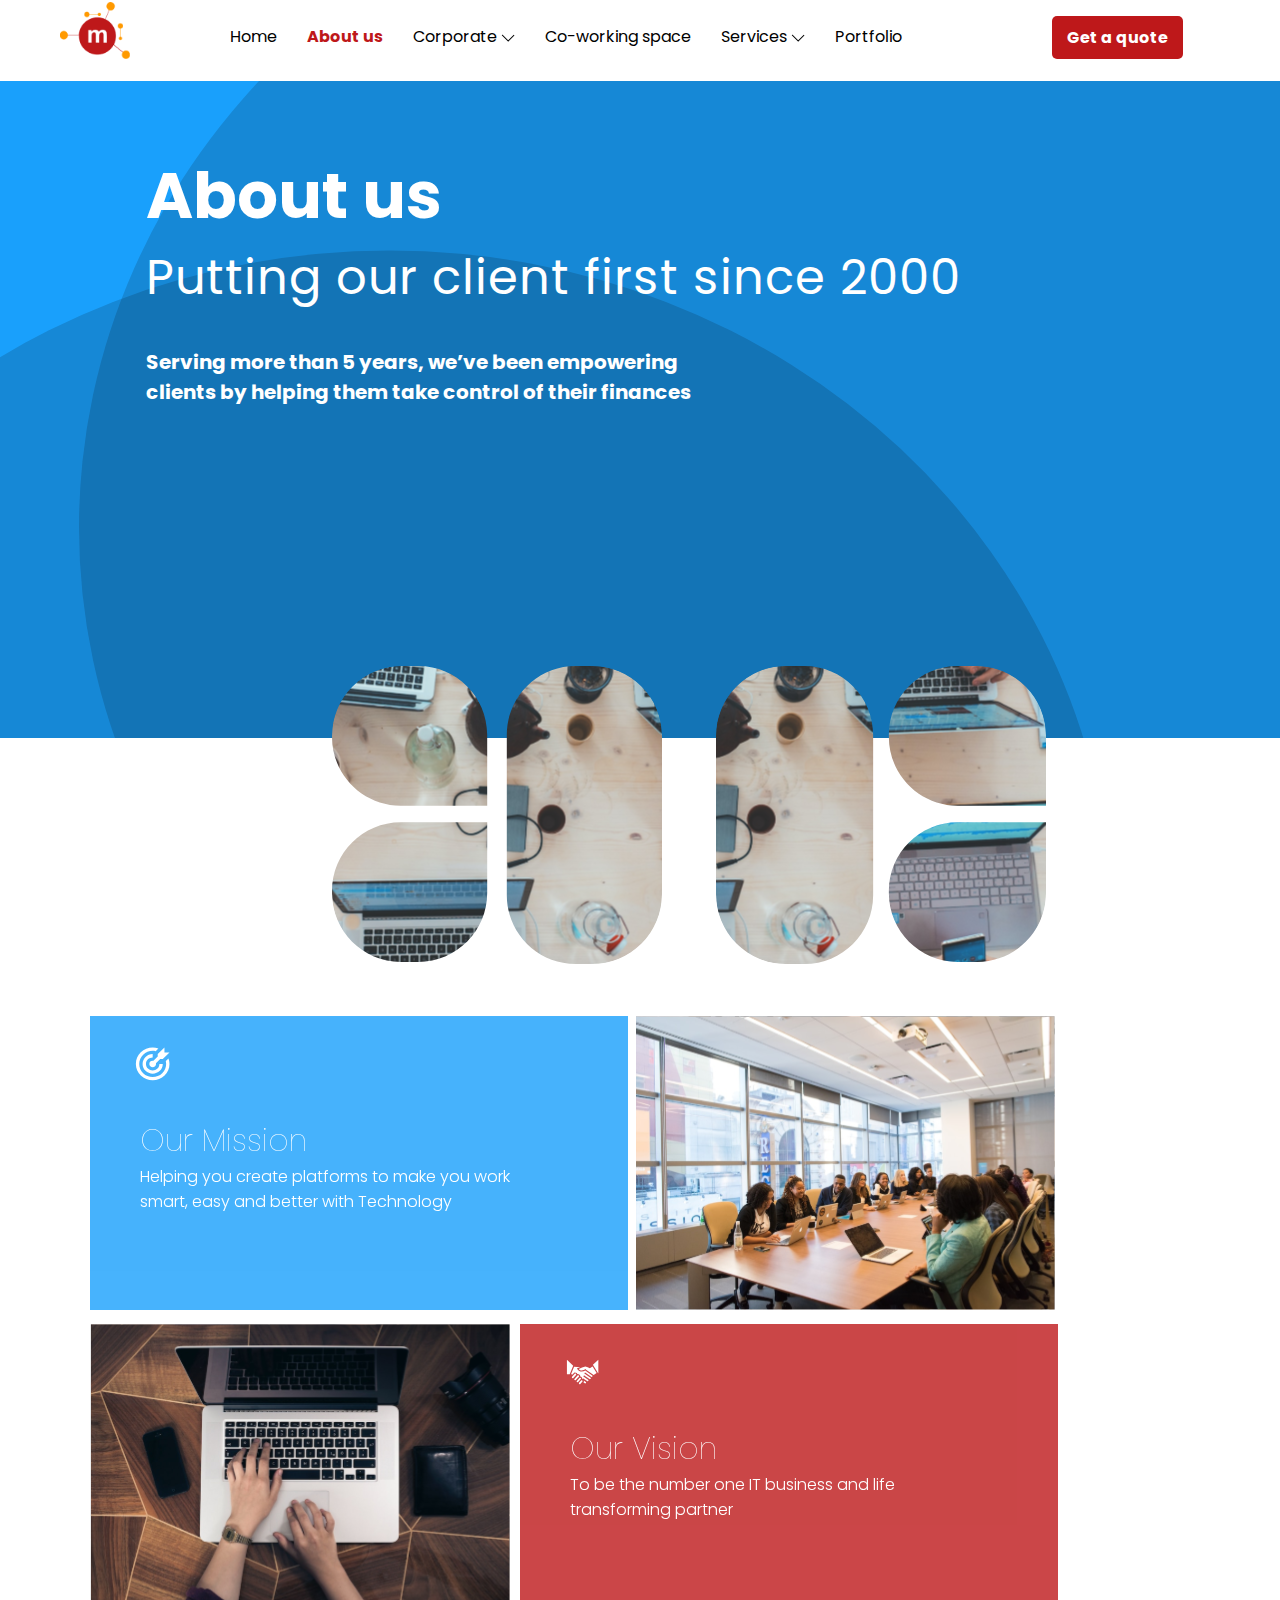
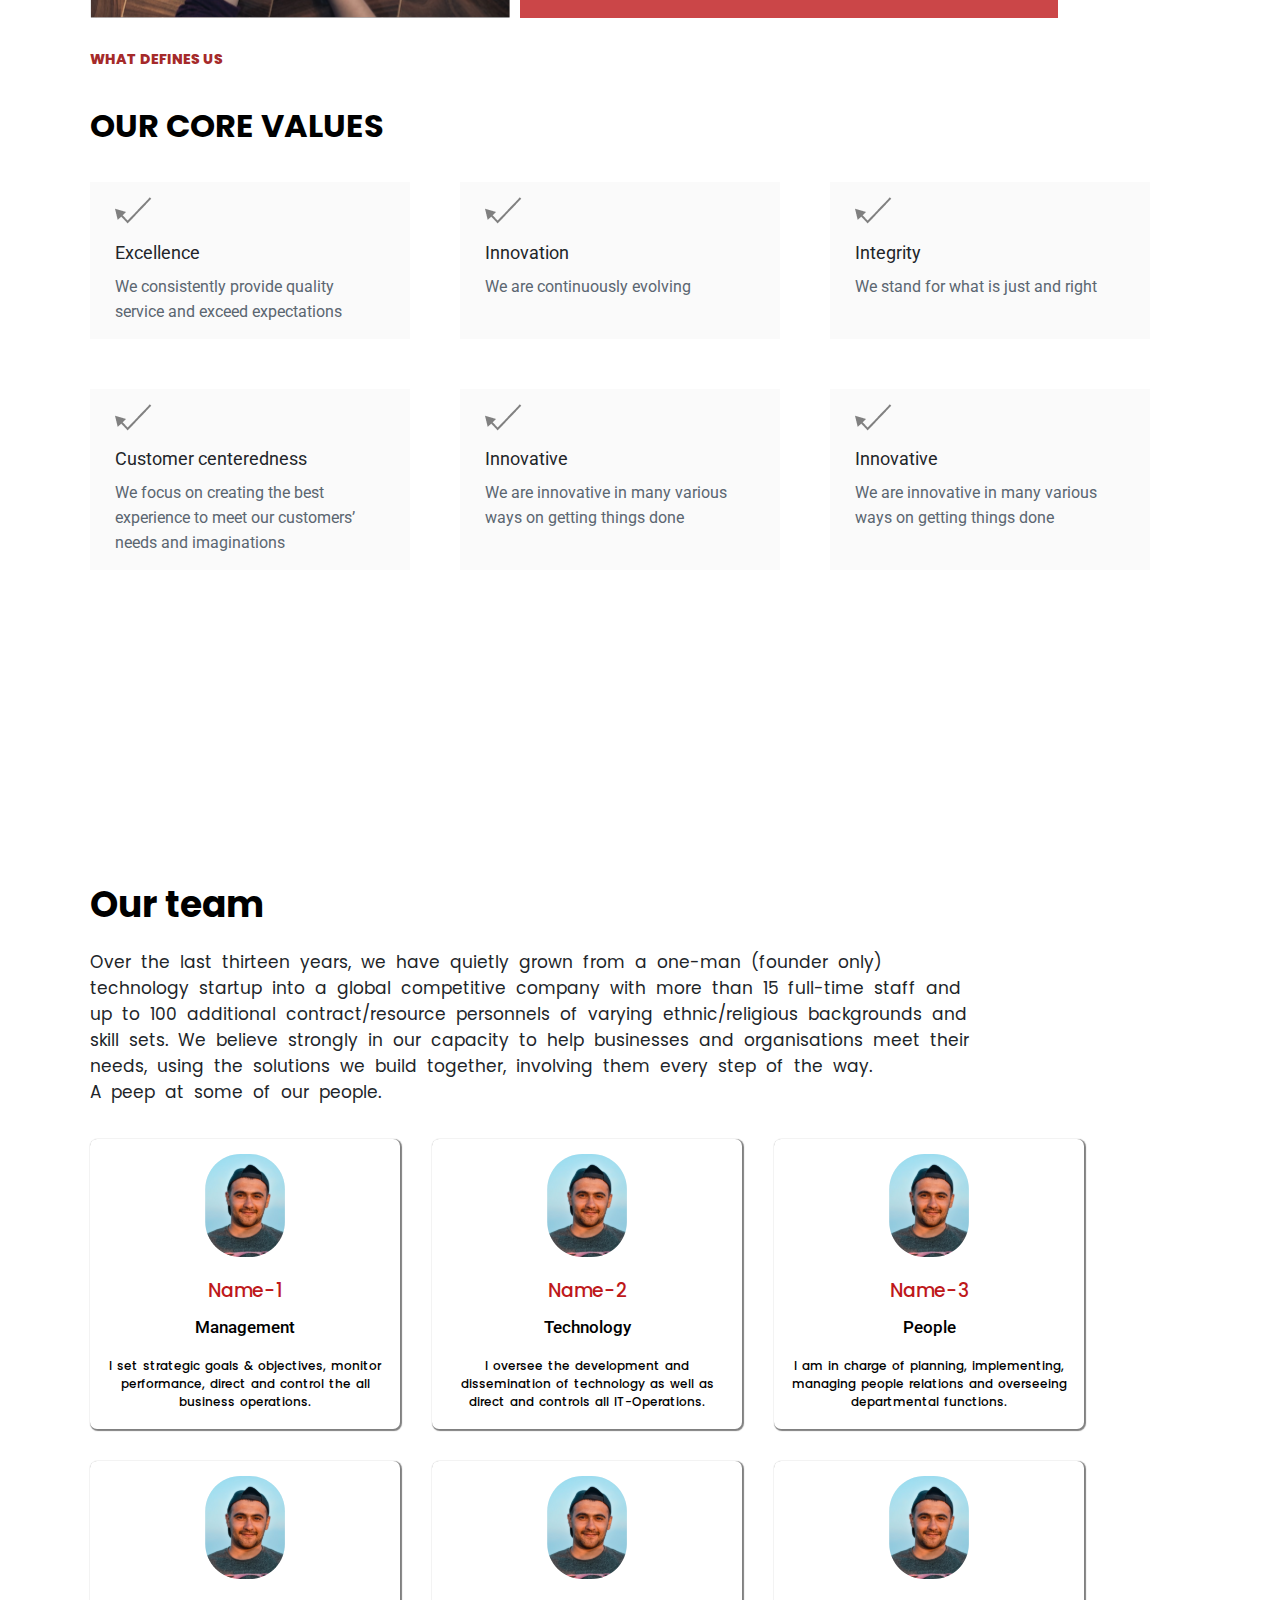
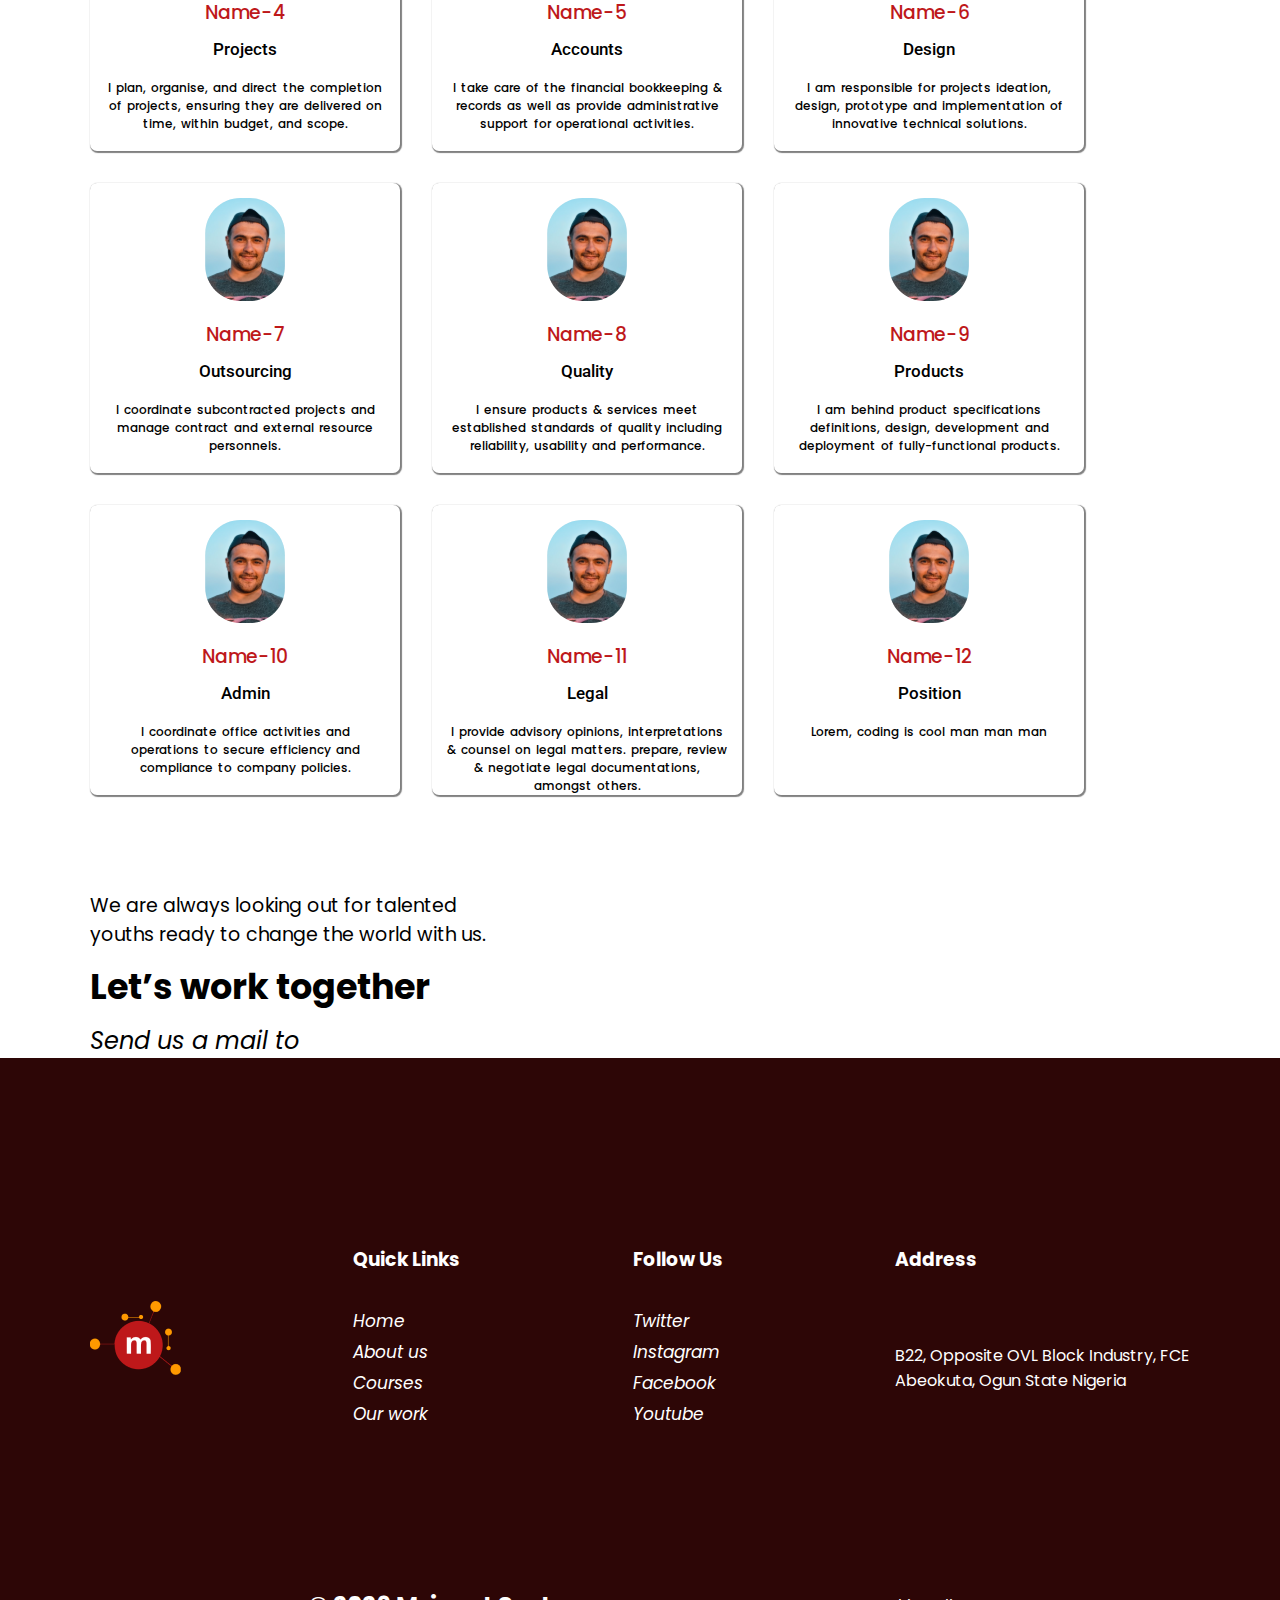
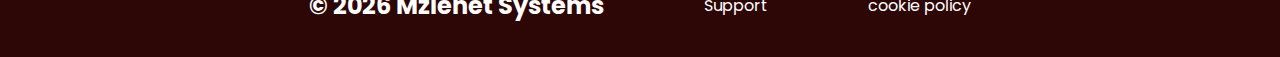
==== commit 090e85b4: "submission" ====
--- a/AboutPage/about-us.html
+++ b/AboutPage/about-us.html
@@ -16,8 +16,9 @@
 <body>
                         <!-- GENERAL INFO -->
         <!-- Nav Menus -->
-       <div class="nav">
+    <div class="nav">
         <nav>
+            <div class="landing-mobile-css1">
             <h2 class="logo"> <img src="/images/mzienet.png" width="70px" alt="logo"> </h2>
             <ul>
                 <li><a href="/index.html">Home</a> </li>
@@ -32,8 +33,10 @@
                 <div id="menu" class="fas fa-bars"></div>
                  <div id="menu-close" class='bx bx-x'></div>
              </div>
+        </div>
         </nav>
-       </div>
+    </div>
+
          <ul class="drop-down">
     <li><a href="/index.html">Home</a></li>
     <li><a class="active" href="/AboutPage/about-us.html">About us</a></li>
@@ -43,55 +46,52 @@
     <li><a href="/Portfolio/portfolio.html">Portfolio</a></li>
          </ul>
 
-                <!-- About US -->
-
-         <section class="about">
+      <!-- About US -->
+
+    <section class="about">
            <div class="container">
             <h1 class="about-us">About us</h1>
             <h3 class="about-intro">Putting our client first since 2000</h3>
             <p class="about-text">Serving more than 5 years, 
                 we’ve been empowering clients by helping
-                 them take control of their finances</p>
+                 them take control of their finances
+            </p>
            </div>
-        </section>
+    </section>
 
         <!-- Display Images -->
         <div class="container">
-           <article class="display_images">
-                <!-- <div class="double">
-                <img class="above" src="/images/displayImage.svg" alt="">
-                <img class="below" src="/images/displayImage.svg" alt="">
-            </div> -->
+          <article class="display_images">
             <img id="first" src="/images/about-first.svg" width="330px" alt="">
             <img id="second" src="/images/About-img.svg" width="330px" alt="">
-            <!-- <div class="double">
-                <img class="above" src="/images/displayImage.svg" alt="">
-                <img class="below" src="/images/displayImage.svg" alt="">
-            </div> -->
-        
-             </article>
+                  
+          </article>
 
             <!-- Vision and Mission -->
-            <section class="vision-mission">
+         <section class="vision-mission">
             <div class="vision-mission-contents">
                 <img src="/images/Vector.svg" alt="">
                 <h3>Our Mission</h3>
-                        <p>Helping you create platforms to make you work smart, 
-                            easy and better with Technology</p>
+                <p>Helping you create platforms to make you work smart, 
+                   easy and better with Technology
+                </p>
             </div>
+
             <div class="vision-mission-contents" id="first-img">
                 <img src="/images/Mission-picture.svg" alt="">
             </div>
+
             <div class="vision-mission-contents">
                 <img src="/images/Vission-picture.svg" alt="">
             </div>
+
             <div class="vision-mission-contents">
                 <img src="/images/game-icons_shaking-hands.svg" alt="">
                 <h3>Our Vision</h3>
                 <p>To be the number one IT business and life transforming partner </p>
             </div>
 
-           </section>
+        </section>
 
          <!-- Our core values -->
 
@@ -135,7 +135,6 @@
                          ways on getting things done
                      </span>
                 </div>
-
                 <div>
                     <img src="/images/tick.png" alt="icon">
                     <p class="each-value">Innovative</p>
@@ -162,113 +161,104 @@
                         A peep at some of our people.
                 </p>
               
-                 <!-- <div class="on-hover"> -->
-                        <!-- <img src="/images/member1.jpg"  alt="">
-                     <div> 
-                        <h3>About me</h3>
-                        <p>Lorem ipsum dolor sit amet consectetur adipisicing.</p>
-                        <h3>Hobbies</h3>
-                        <p>Lorem ipsum dolor sit, amet consectetur adipisicing.</p>
-                    </div> -->
-                <!-- </div>   -->
                 <article class="members">
                     <div  class="main">
-                        <!-- <img src="/images/member.svg" alt="">
-                        <h3>Name</h3>
-                        <h5>Position</h5>
-                        <p>Lorem ipsum dolor sit amet consectetur, 
-                            adipisicing elit. Itaque, repellendus.</p> -->
+                        <img src="/images/member.svg" alt="" class="main">
+                        <h3>Name</h3>
+                        <h5>Position</h5>
+                        <p>Lorem ipsum dolor sit amet consectetur, 
+                            adipisicing elit. Itaque, repellendus.</p>
                     </div>
 
                     <div class="main">
-                        <!-- <img src="/images/member.svg" alt="">
-                        <h3>Name</h3>
-                        <h5>Position</h5>
-                        <p>Lorem ipsum dolor sit amet consectetur, 
-                            adipisicing elit. Itaque, repellendus.</p> -->
+                        <img src="/images/member.svg" alt="" class="main">
+                        <h3>Name</h3>
+                        <h5>Position</h5>
+                        <p>Lorem ipsum dolor sit amet consectetur, 
+                            adipisicing elit. Itaque, repellendus.</p> 
                     </div>
 
                     <div class="main">
-                        <!-- <img src="/images/member.svg" alt="">
-                        <h3>Name</h3>
-                        <h5>Position</h5>
-                        <p>Lorem ipsum dolor sit amet consectetur, 
-                            adipisicing elit. Itaque, repellendus.</p> -->
+                        <img src="/images/member.svg" alt="" class="main">
+                        <h3>Name</h3>
+                        <h5>Position</h5>
+                        <p>Lorem ipsum dolor sit amet consectetur, 
+                            adipisicing elit. Itaque, repellendus.</p>
                     </div>
                     
                     <div class="main">
-                        <!-- <img src="/images/member.svg" alt="">
-                        <h3>Name</h3>
-                        <h5>Position</h5>
-                        <p>Lorem ipsum dolor sit amet consectetur, 
-                            adipisicing elit. Itaque, repellendus.</p> -->
+                         <img src="/images/member.svg" alt="" class="main">
+                        <h3>Name</h3>
+                        <h5>Position</h5>
+                        <p>Lorem ipsum dolor sit amet consectetur, 
+                            adipisicing elit. Itaque, repellendus.</p>
                     </div>
 
                     <div class="main">
-                        <!-- <img src="/images/member.svg" alt="">
-                        <h3>Name</h3>
-                        <h5>Position</h5>
-                        <p>Lorem ipsum dolor sit amet consectetur, 
-                            adipisicing elit. Itaque, repellendus.</p> -->
-                    </div>
-
-                    <div class="main member-mobile-absent">
-                        <!-- <img src="/images/member.svg" alt="">
-                        <h3>Name</h3>
-                        <h5>Position</h5>
-                        <p>Lorem ipsum dolor sit amet consectetur, 
-                            adipisicing elit. Itaque, repellendus.</p> -->
-                    </div>
-
-                    <div class="main member-mobile-absent">
-                        <!-- <img src="/images/member.svg" alt="">
-                        <h3>Name</h3>
-                        <h5>Position</h5>
-                        <p>Lorem ipsum dolor sit amet consectetur, 
-                            adipisicing elit. Itaque, repellendus.</p> -->
-                    </div>
-
-                    <div class="main member-mobile-absent">
-                        <!-- <img src="/images/member.svg" alt="">
-                        <h3>Name</h3>
-                        <h5>Position</h5>
-                        <p>Lorem ipsum dolor sit amet consectetur, 
-                            adipisicing elit. Itaque, repellendus.</p> -->
-                    </div>
-
-                    <div class="main member-mobile-absent">
-                        <!-- <img src="/images/member.svg" alt="">
-                        <h3>Name</h3>
-                        <h5>Position</h5>
-                        <p>Lorem ipsum dolor sit amet consectetur, 
-                            adipisicing elit. Itaque, repellendus.</p> -->
-                    </div>
-
-                    <div class="main member-mobile-absent">
-                        <!-- <img src="/images/member.svg" alt="">
-                        <h3>Name</h3>
-                        <h5>Position</h5>
-                        <p>Lorem ipsum dolor sit amet consectetur, 
-                            adipisicing elit. Itaque, repellendus.</p> -->
-                    </div>
-
-                    <div class="main member-mobile-absent">
-                        <!-- <img src="/images/member.svg" alt="">
-                        <h3>Name</h3>
-                        <h5>Position</h5>
-                        <p>Lorem ipsum dolor sit amet consectetur, 
-                            adipisicing elit. Itaque, repellendus.</p> -->
-                    </div>
-
-                    <div class="main member-mobile-absent">
-                        <!-- <img src="/images/member.svg" alt="">
-                        <h3>Name</h3>
-                        <h5>Position</h5>
-                        <p>Lorem ipsum dolor sit amet consectetur, 
-                            adipisicing elit. Itaque, repellendus.</p> -->
-                    </div>
-
-                                    </article>
+                        <img src="/images/member.svg" alt="" class="main">
+                        <h3>Name</h3>
+                        <h5>Position</h5>
+                        <p>Lorem ipsum dolor sit amet consectetur, 
+                            adipisicing elit. Itaque, repellendus.</p> 
+                    </div>
+
+                    <div class="main member-mobile-absent">
+                        <img src="/images/member.svg" alt="" class="main">
+                        <h3>Name</h3>
+                        <h5>Position</h5>
+                        <p>Lorem ipsum dolor sit amet consectetur, 
+                            adipisicing elit. Itaque, repellendus.</p>
+                    </div>
+
+                    <div class="main member-mobile-absent">
+                         <img src="/images/member.svg" alt="" class="main">
+                        <h3>Name</h3>
+                        <h5>Position</h5>
+                        <p>Lorem ipsum dolor sit amet consectetur, 
+                            adipisicing elit. Itaque, repellendus.</p>
+                    </div>
+
+                    <div class="main member-mobile-absent">
+                        <img src="/images/member.svg" alt="" class="main">
+                        <h3>Name</h3>
+                        <h5>Position</h5>
+                        <p>Lorem ipsum dolor sit amet consectetur, 
+                            adipisicing elit. Itaque, repellendus.</p>
+                    </div>
+
+                    <div class="main member-mobile-absent">
+                        <img src="/images/member.svg" alt="" class="main">
+                        <h3>Name</h3>
+                        <h5>Position</h5>
+                        <p>Lorem ipsum dolor sit amet consectetur, 
+                            adipisicing elit. Itaque, repellendus.</p>
+                    </div>
+
+                    <div class="main member-mobile-absent">
+                        <img src="/images/member.svg" alt="" class="main">
+                        <h3>Name</h3>
+                        <h5>Position</h5>
+                        <p>Lorem ipsum dolor sit amet consectetur, 
+                            adipisicing elit. Itaque, repellendus.</p>
+                    </div>
+
+                    <div class="main member-mobile-absent">
+                        <img src="/images/member.svg" alt="" class="main">
+                        <h3>Name</h3>
+                        <h5>Position</h5>
+                        <p>Lorem ipsum dolor sit amet consectetur, 
+                            adipisicing elit. Itaque, repellendus.</p>
+                    </div>
+
+                    <div class="main member-mobile-absent">
+                        <img src="/images/member.svg" alt="" class="main">
+                        <h3>Name</h3>
+                        <h5>Position</h5>
+                        <p>Lorem ipsum dolor sit amet consectetur, 
+                            adipisicing elit. Itaque, repellendus.</p>
+                    </div>
+
+             </article>
         </section>
 
          <!-- Mail section -->
@@ -282,15 +272,9 @@
                 Send us a mail to
             </p>
          </article>
-         </div>
-
-         <!-- Full width image -->
-
-         <!-- <div class="full-width-image"> -->
-            <!-- <img src="/images/displayImage.svg" alt=""> -->
-         <!-- </div> -->
-
-
+  </div>
+
+        
  <!-- Footer -->
  <footer class="about-footer">
         <div class="footer-contents container">
@@ -330,6 +314,7 @@
           <span>Support</span>
           <span>cookie policy</span>
         </div>
+        
         <!-- Mobile copyright -->
         <div class="copyright-mobile">
           <div>
--- a/General/general.css
+++ b/General/general.css
@@ -12,7 +12,7 @@
     --white: #ffffff;
     --trans-white: rgba(255, 255, 255, 0.2);
     --max-width: 1100px;
-    --max-width-Laptop:900px;
+    --max-width-Laptop:100%;
     --margin-mobile: 0 1.5em;
   }
 
@@ -34,9 +34,10 @@
 
   div.nav{
     background-color: var(--white);
-    position: sticky;
+    position:sticky;
     top: 0;
     z-index: 100;
+    width: 100%;
   }
 
   nav {
@@ -46,6 +47,12 @@
     height: 65px;
     max-width: var(--max-width);
     margin: auto;
+  }
+  .landing-mobile-css{
+    width: 100%;
+    display: flex;
+    justify-content: space-between;
+    padding-top: 17px;
   }
 
   nav h2.logo img{
@@ -128,6 +135,7 @@
       z-index: 100;
       width: 100%;
       height: 43%;
+      font-family: poppins;
       text-align: center;
       -webkit-animation: animatezoom 0.4s ease-out;
       animation: animatezoom 0.4s ease-in;
@@ -170,6 +178,7 @@
     color: #fff;
     font-family: 'Poppins', sans-serif;
     /* margin-top: 80px; */
+    width: 100%;
   }
   footer .footer-contents {
     height: 55vh;
@@ -274,8 +283,7 @@
 
   /* Nav menus */
   nav{
-    margin: var(--margin-mobile);
-
+    /* margin: var(--margin-mobile); */
   }
 nav ul{
   display: none;
@@ -291,6 +299,8 @@
 .hamburger{
   display: grid;
   align-content: center;
+  font-family: poppins;
+  margin-right: 5%;
  }
  .hamburger #menu{
   display:block;
@@ -307,6 +317,7 @@
 }
 .drop-down.active{
   display: block;
+  font-family: poppins;
 }
 .drop-down{
   height: 80%;
@@ -357,6 +368,10 @@
 }
 
 @media (max-width:435px){
+  div.nav{
+    width: 100%;
+    overflow-x: hidden;
+  }
   
   /* Footer */
   footer h3{
@@ -371,6 +386,12 @@
   }
 
 }
+@media screen and (max-width:375px){
+  .nav{
+    /* width: 100%; */
+  }
+}
+
 
 
   --- a/LandingPage/index.css
+++ b/LandingPage/index.css
@@ -1,565 +1,632 @@
 body{
-    overflow-x:hidden ;
+  overflow-x:hidden ;
 }
 
 /* First section styling */
 section.first {
-    background-image: url(/images/landingPage-bg.svg);
-    background-size: cover;
-    padding: 60px 0 100px;
+  background-image: url(/images/landingPage-bg.svg);
+  background-size: cover;
+  padding: 60px 0 100px;
+  display: flex;
+  justify-content: space-around;
+  align-items: center;
+}
+.landing-mobile-css h2.logo{
+  margin-top: -20px;
+}
+
+section.first h1.title {
+  color: #fff;
+  font-family: 'Poppins', sans-serif;
+  font-size: 85px;
+}
+section.first p.sub-text {
+  margin: 1em 0 2em;
+  color: #fff;
+  font-size: 24px;
+  font-family: 'Poppins', sans-serif;
+  font-weight: 400;
+}
+section.first a.get-started {
+  font-family: 'Poppins', sans-serif;
+  background-color: #fff;
+  padding: 7px 20px;
+  text-decoration: none;
+  border-radius: 5px;
+  color: black;
+  transition: color 500ms;
+  font-size: 18px;
+}
+section.first a.get-started:hover {
+  color: brown;
+}
+
+
+/* second section styling */
+section.second {
+  text-align: justify;
+  position: relative;
+}
+section.second h3.wwa {
+  line-height: 3;
+  color: brown;
+  font-family: 'Poppins', sans-serif;
+  font-size: 24px;
+}
+
+section.second p.desc-text {
+  font-family: 'Poppins', sans-serif;
+  font-size: 18px;
+  line-height: 2;
+}
+
+section.second .desc-images {
+  margin: 1.5rem auto;
+  display: grid;
+  grid-template-columns: repeat(5, 1fr);
+  grid-template-rows: repeat(2, 1fr);
+  width: 90%;
+  gap: 10px;
+}
+
+section.second .desc-images .img {
+  width: 200px;
+  height: 200px;
+  border-radius: 7px;
+  cursor: pointer;
+  overflow: hidden;
+}
+section.second .desc-images img {
+  width: 100%;
+  height: 100%;
+  object-fit: cover;
+  transition: all 0.3s ease;
+}
+
+section.second .desc-images img:hover {
+  transform: scale(1.5);
+}
+
+section.second .desc-images .img:first-child {
+  grid-row: span 2;
+  width: 100%;
+  height: 100%;
+}
+section.second .desc-images .img:nth-child(3) {
+  grid-column: 3;
+  grid-row: span 2;
+  width: 100%;
+  height: 100%;
+}
+section.second .desc-images .img:nth-child(5) {
+  grid-column: 5;
+  grid-row: span 2;
+  width: 100%;
+  height: 100%;
+}
+
+ section.second .desc-images-full-view {
+  display: none;
+  justify-content: center;
+  align-items: center;
+  position: fixed;
+  z-index: 100;
+  background-color: rgba(0, 0, 0, 0.56);
+  backdrop-filter: blur(5px);
+  top: 0;
+  left: 0;
+  right: 0;
+  bottom: 0;
+}
+
+.desc-images-full-view .imageDisplay {
+  width: 60%;
+  height: 70%;
+  background-color: var(--white);
+  border-radius: 10px;
+  position: relative;
+  overflow: hidden;
+}
+/* Add Zoom animation to modal content */
+
+section.second .desc-images-full-view #close-btn {
+  position: absolute;
+  top: 30px;
+  right: 30px;
+  padding: 5px;
+  border-radius: 50%;
+  cursor: pointer;
+  transition: background-color 0.3s;
+}
+
+section.second .desc-images-full-view #close-btn:hover,
+.desc-images-full-view .imageDisplay .getImage i:hover {
+  background-color: var(--red);
+  color: var(--white);
+}
+
+.desc-images-full-view .imageDisplay .getImage {
+  display: flex;
+  align-items: center;
+  justify-content: space-around;
+  height: 100%;
+}
+.desc-images-full-view .imageDisplay .getImage i {
+  font-size: 32px;
+  padding: 10px;
+  border-radius: 50%;
+  cursor: pointer;
+  transition: background-color 0.3s;
+}
+
+.desc-images-full-view .imageDisplay .getImage img {
+  width: 400px;
+}
+
+section.second .desc-images-full-view.active {
+  display: flex;
+}
+.mobile-desc-img{
+  display: none;
+}
+
+/* third section */
+
+section.third div.what_we_do {
+  margin-bottom: 2em;
+}
+section.third h3.wwd {
+  color: brown;
+  font-family: 'Poppins', sans-serif;
+}
+section.third h1.info-header {
+  margin: 0.5em 0;
+  font-size: 25px;
+  font-family: 'Poppins', sans-serif;
+}
+section.third p.info-text {
+  font-size: 18px;
+  font-family: 'Poppins', sans-serif;
+  padding-right:  15em;
+}
+section.third div.learn-more {
+  display: grid;
+  grid-template-columns: repeat(auto-fit,minmax(300px,1fr));
+  gap: 20px;
+}
+section.third div.learn-more article.item {
+  height: 250px;
+  padding: 15px;
+  text-decoration: none;
+  background-color: #fafafa;
+  
+}
+section.third div.learn-more article.item img {
+  background-color: lightgrey;
+  padding: 10px 10px;
+}
+section.third div.learn-more article.item h2.item-header {
+  margin: 1em 0;
+  height: 20px;
+  font-family: 'Roboto', sans-serif;
+  font-weight: 400;
+  font-size: 18px;
+}
+
+section.third div.learn-more article.item p.item-text {
+  color: gray;
+  font-size: 16px;
+  margin-bottom: 0.7em;
+  font-family: 'Roboto', sans-serif;
+}
+section.third div.learn-more article.item a {
+  text-decoration: none;
+  color: brown;
+  font-size: 14px;
+  transition: all 500ms;
+  font-family: 'Roboto', sans-serif;
+}
+section.third div.learn-more article.item a:hover {
+  color: gold;
+}
+
+/* fourth section */
+
+
+section.fourth h3 {
+  color: brown;
+  font-family: 'Poppins', sans-serif;
+  font-size: 18px;
+}
+section.fourth h1 {
+  margin: 0.5em 0;
+  font-size: 37px;
+  font-family: 'Poppins', sans-serif;
+}
+section.fourth p {
+  font-size: 16px;
+  font-family: 'Poppins', sans-serif;
+}
+
+section.fourth div.qualities {
+  display: grid;
+  grid-template-columns: repeat(4 ,1fr);
+  gap: 10px;
+  align-items: center;
+  place-items: center;
+  margin-top: 20px;
+  
+}
+section.fourth div.qualities .each-quality{
+    background-color: #fafafa;
+    padding: 10px;
+    text-align: center;
+}
+section.fourth div.qualities img {
+  background-color: lightgray;
+  padding: 10px 12px;
+}
+section.fourth div.qualities p {
+  font-family: 'Roboto', sans-serif;
+  font-size: 18px;
+  margin-bottom: 10px;
+}
+section.fourth div.qualities span {
+  position: relative;
+  display: inline-block;
+  width: 200px;
+  left: -10px;
+  font-family: 'Poppins', sans-serif;
+}
+
+/* Article break into tech */
+
+article.break-into-tech {
+  margin-top: 5em;
+  height: 400px;
+  background-image: url(/images/displayImage.svg);
+  background-repeat: no-repeat;
+  background-size: cover;
+}
+article.break-into-tech::after {
+  content: '';
+  display: inline-block;
+  width: 100%;
+  height: 400px;
+  background: rgba(255, 153, 0, 0.3);
+  z-index: 0.5;
+  position: relative;
+  top:-5.5em;
+}
+article.break-into-tech div {
+  color: #fff;
+  z-index: 10;
+  margin:  auto;
+  width: 500px;
+  position: relative;
+  bottom: -175px;
+}
+
+article.break-into-tech div h2 {
+  font-size: 37px;
+  font-family: 'Poppins', sans-serif;
+  /* margin-bottom: 1rem; */
+}
+article.break-into-tech div a {
+  border: 1px solid #fff;
+  color: #fff;
+  padding: 17px 35px;
+  border-radius: 8px;
+  text-decoration: none;
+  position: relative;
+  right: -6em;
+  bottom: -2rem;
+  font-size: 21px;
+  font-family: 'Poppins', sans-serif;
+}
+
+/* fifth section */
+  section.fifth {
+      padding: 5em 0;
+  }
+  section.fifth h3 {
+  color: brown;
+  margin-bottom: 1em;
+  font-size: 16px;
+  font-family: 'Poppins', sans-serif;
+}
+section.fifth h1 {
+  width: 500px;
+  font-size: 21px;
+  font-family: 'Poppins', sans-serif;
+}
+section.fifth .customers-logo {
+  position: relative;
+  left: -2em;
+  margin-top: 1em;
+  display: flex;
+  justify-content: space-around;
+  height: 100px;
+  align-items: center;
+}
+
+section.fifth div.fce {
+  display: flex;
+}
+section.fifth span.arrangement {
+  display: grid;
+}
+
+/* Laptop L Design */
+@media (max-width:1024px){
+.landing-mobile-css h2.logo{
+  margin-left: 60px;
+  margin-top: 3px;
+}
+.landing-mobile-css ul{
+  margin-left: -50px;
+  margin-top: 20px;
+}
+.landing-mobile-css h2{
+  margin-right: 80px;
+  margin-top: 18px;
+}
+
+
+
+  /* first section */
+  section.first {
+    background-image: url(/images/landing-mobile-bg.jpg);
+    text-align: center;
+  }
+  section.first h1.title {
+    font-size: 35px;
+  }
+  section.first p.sub-text {
+    font-size: 16px;
+  }
+  section.first a.get-started {
+    padding: 5px 15px;
+    border-radius: 5px;
+    font-size: 14px;
+  }
+
+  /* second section styling */
+section.second h3.wwa {
+  line-height: 3;
+  color: brown;
+  font-family: 'Poppins', sans-serif;
+  font-size: 24px;
+}
+
+section.second p.desc-text {
+  font-family: 'Poppins', sans-serif;
+  font-size: 15px;
+  line-height: 2;
+}
+
+section.fourth div.qualities{
+  grid-template-columns: repeat(2,1fr);
+  margin: 0 auto;
+  justify-content: space-between;
+  gap: 20px 100px;
+}
+section.fourth div.qualities span{
+  width: 300px;
+}
+
+}
+@media  (max-width:770px) {
+  .landing-mobile-css h2.logo{
+    margin-top: 10px;
+    margin-left: 45px;
+  }
+  
+  section.fourth div.qualities{
+    margin-top: 2em;
+  }
+  section.fourth div.qualities div.each-quality{
+    height: 129px;
+    width: 171px;
+    padding: 13px;
+  }
+  section.fourth div.qualities div.each-quality p,
+    section.fourth div.qualities div.each-quality img{
+      position: relative;
+      top: 22px;
+  }
+
+  section.fourth div.qualities span{
+    display: none;
+  }
+
+  section.fifth .customers-logo img{
+    width: 75px;
+    object-fit: contain;
+    justify-content: space-around;
+  }
+  
+  
+}
+
+/* Mobile Design */
+
+@media (max-width:500px){
+  body{
+    font-family: poppins  ;
+    width: 100%;
+  }
+  
+  section.first a.get-started {
+    padding: 1rem 2rem;
+    border-radius: 5px;
+    font-size: 14px;
+  }
+  section.second .desc-images .img {
+    width: 200px;
+    height: 250px;
+    }
+section.second .desc-images {
+  display: none;
+}
+
+section.second div.mobile-desc-img{
+  display: block;
+  width: 100%;
+  height: 50vh;
+  margin: 2em auto 0;
+  
+}
+section.second div.mobile-desc-img div img{
+    width: 100%;
+    height: 300px;
+    border-radius: 10px;
+    object-fit: cover;
+}
+section.second div.mobile-desc-img .scroll-btns{
+  text-align: center;
+}
+section.second div.mobile-desc-img .scroll-btns i{
+  font-size: 34px;
+  color: #fff;
+  background-color: #330001;
+  border-radius: 5px;
+}
+/* third section */
+
+section.third h1.info-header {
+  font-size: 18px;
+  width: 100%;
+}
+section.third p.info-text {
+  font-size: 13px;
+  font-family: 'Poppins', sans-serif;
+  width: 400px;
+}
+
+
+/* fourth section */
+
+section.fourth {
+  width: 100%;
+}
+
+section.fourth h1 {
+  font-size: 17px;
+}
+section.fourth p {
+  font-size: 14px;
+  font-family: 'Poppins', sans-serif;
+  /* width: 420px; */
+  width: auto;
+  line-height: 22px;
+}
+
+section.fourth div.qualities{
+  display: grid;
+  justify-content: center;
+  align-items: center;
+  gap: 20px;
+}
+
+
+section.fourth div.qualities div.each-quality p{
+      font-size: 12px;
+  }
+
+  /* Article break into tech */
+
+article.break-into-tech div h2 {
+  font-size: 27px;
+  margin-bottom: 1rem;
+  margin-left: 5%;
+}
+article.break-into-tech div a {
+  border: 1px solid #fff;
+  color: #fff;
+  padding: 10px 25px;
+  border-radius: 8px;
+  text-decoration: none;
+  position: relative;
+  bottom: -1.5rem;
+  font-size: 21px;
+  font-family: 'Poppins', sans-serif;
+  margin-left: -5%;
+
+}
+
+/* fifth section */
+
+section.fifth h1 {
+  width: 400px;
+  font-size: 16px;
+  font-family: 'Poppins', sans-serif;
+}
+section.fifth .customers-logo img{
+  width: 45px;
+  object-fit: contain;
+  justify-content: space-around;
+}
+
+}
+@media (max-width:425px){
+  html{
+    overflow-x: hidden;   
+  }
+  body{
+    width: 100%;
+    overflow-x: hidden;
+  }
+  .landing-mobile-css h2.logo{
+    margin-top: 10px;
+  }
+  .landing-mobile-css{
+    position: fixed;
+    width: 100%;
+    height: 15vh;
     display: flex;
     justify-content: space-around;
-    align-items: center;
-  }
-  
-  section.first h1.title {
-    color: #fff;
-    font-family: 'Poppins', sans-serif;
-    font-size: 85px;
-  }
+    background-color: #fafafa;
+    padding-top: 20px;
+  }
+  section.first{
+    width: 100%;
+  }
+    section.first h1.title {
+    font-size: 35px;
+  }
+  
   section.first p.sub-text {
-    margin: 1em 0 2em;
-    color: #fff;
-    font-size: 24px;
-    font-family: 'Poppins', sans-serif;
-    font-weight: 400;
+    font-size: 16px;
   }
   section.first a.get-started {
-    font-family: 'Poppins', sans-serif;
-    background-color: #fff;
-    padding: 7px 20px;
-    text-decoration: none;
+    padding: 1rem 2rem;
     border-radius: 5px;
-    color: black;
-    transition: color 500ms;
-    font-size: 18px;
-  }
-  section.first a.get-started:hover {
-    color: brown;
-  }
-  
-
-  /* second section styling */
-section.second {
-    text-align: justify;
-    position: relative;
-  }
-  section.second h3.wwa {
-    line-height: 3;
-    color: brown;
-    font-family: 'Poppins', sans-serif;
-    font-size: 24px;
-  }
-  
-  section.second p.desc-text {
-    font-family: 'Poppins', sans-serif;
-    font-size: 18px;
-    line-height: 2;
-  }
-  
-  section.second .desc-images {
-    margin: 1.5rem auto;
-    display: grid;
-    grid-template-columns: repeat(5, 1fr);
-    grid-template-rows: repeat(2, 1fr);
+    font-size: 12px;
+  }
+}
+@media screen and (max-width:375px) {
+  section.fifth h1{
     width: 90%;
-    gap: 10px;
-  }
-  /* section.second .desc-images.inactive {
-    display: none;
-  } */
-  section.second .desc-images .img {
-    width: 200px;
-    height: 200px;
-    border-radius: 7px;
-    cursor: pointer;
-    overflow: hidden;
-  }
-  section.second .desc-images img {
-    width: 100%;
-    height: 100%;
-    object-fit: cover;
-    transition: all 0.3s ease;
-  }
-  
-  section.second .desc-images img:hover {
-    transform: scale(1.5);
-  }
-  
-  section.second .desc-images .img:first-child {
-    grid-row: span 2;
-    width: 100%;
-    height: 100%;
-  }
-  section.second .desc-images .img:nth-child(3) {
-    grid-column: 3;
-    grid-row: span 2;
-    width: 100%;
-    height: 100%;
-  }
-  section.second .desc-images .img:nth-child(5) {
-    grid-column: 5;
-    grid-row: span 2;
-    width: 100%;
-    height: 100%;
-  }
-  
-   section.second .desc-images-full-view {
-    display: none;
-    justify-content: center;
-    align-items: center;
-    position: fixed;
-    z-index: 100;
-    background-color: rgba(0, 0, 0, 0.56);
-    backdrop-filter: blur(5px);
-    top: 0;
-    left: 0;
-    right: 0;
-    bottom: 0;
-  }
-  
-  .desc-images-full-view .imageDisplay {
-    width: 60%;
-    height: 70%;
-    background-color: var(--white);
-    border-radius: 10px;
-    position: relative;
-    overflow: hidden;
-  }
-  /* Add Zoom animation to modal content */
-  
-  section.second .desc-images-full-view #close-btn {
-    position: absolute;
-    top: 30px;
-    right: 30px;
-    padding: 5px;
-    border-radius: 50%;
-    cursor: pointer;
-    transition: background-color 0.3s;
-  }
-  
-  section.second .desc-images-full-view #close-btn:hover,
-  .desc-images-full-view .imageDisplay .getImage i:hover {
-    background-color: var(--red);
-    color: var(--white);
-  }
-  
-  .desc-images-full-view .imageDisplay .getImage {
-    display: flex;
-    align-items: center;
-    justify-content: space-around;
-    height: 100%;
-  }
-  .desc-images-full-view .imageDisplay .getImage i {
-    font-size: 32px;
-    padding: 10px;
-    border-radius: 50%;
-    cursor: pointer;
-    transition: background-color 0.3s;
-  }
-  
-  .desc-images-full-view .imageDisplay .getImage img {
-    width: 400px;
-  }
-  
-  section.second .desc-images-full-view.active {
-    display: flex;
-  }
-  .mobile-desc-img{
-    display: none;
-  }
-
-  /* third section */
-
-section.third div.what_we_do {
-    margin-bottom: 2em;
-  }
-  section.third h3.wwd {
-    color: brown;
-    font-family: 'Poppins', sans-serif;
-  }
-  section.third h1.info-header {
-    margin: 0.5em 0;
-    font-size: 25px;
-    font-family: 'Poppins', sans-serif;
-  }
-  section.third p.info-text {
-    font-size: 18px;
-    font-family: 'Poppins', sans-serif;
-    padding-right:  15em;
-  }
-  section.third div.learn-more {
-    display: grid;
-    grid-template-columns: repeat(auto-fit,minmax(300px,1fr));
-    gap: 20px;
-  }
-  section.third div.learn-more article.item {
-    height: 250px;
-    padding: 15px;
-    text-decoration: none;
-    background-color: #fafafa;
-    
-  }
-  section.third div.learn-more article.item img {
-    background-color: lightgrey;
-    padding: 10px 10px;
-  }
-  section.third div.learn-more article.item h2.item-header {
-    margin: 1em 0;
-    height: 20px;
-    font-family: 'Roboto', sans-serif;
-    font-weight: 400;
-    font-size: 18px;
-  }
-  
-  section.third div.learn-more article.item p.item-text {
-    color: gray;
-    font-size: 16px;
-    margin-bottom: 0.7em;
-    font-family: 'Roboto', sans-serif;
-  }
-  section.third div.learn-more article.item a {
-    text-decoration: none;
-    color: brown;
-    font-size: 14px;
-    transition: all 500ms;
-    font-family: 'Roboto', sans-serif;
-  }
-  section.third div.learn-more article.item a:hover {
-    color: gold;
-  }
-  
-  /* fourth section */
-
-
-  section.fourth h3 {
-    color: brown;
-    font-family: 'Poppins', sans-serif;
-    font-size: 18px;
-  }
-  section.fourth h1 {
-    margin: 0.5em 0;
-    font-size: 37px;
-    font-family: 'Poppins', sans-serif;
-  }
-  section.fourth p {
-    font-size: 16px;
-    font-family: 'Poppins', sans-serif;
-  }
-  
-  section.fourth div.qualities {
-    display: grid;
-    grid-template-columns: repeat(4 ,1fr);
-    gap: 10px;
-    align-items: center;
-    place-items: center;
-    margin-top: 20px;
-    
-  }
-  section.fourth div.qualities .each-quality{
-      background-color: #fafafa;
-      padding: 10px;
-      text-align: center;
-      /* width: 250px; */
-  }
-  section.fourth div.qualities img {
-    background-color: lightgray;
-    padding: 10px 12px;
-  }
-  section.fourth div.qualities p {
-    font-family: 'Roboto', sans-serif;
-    font-size: 18px;
-    margin-bottom: 10px;
-  }
-  section.fourth div.qualities span {
-    position: relative;
-    display: inline-block;
-    width: 200px;
-    left: -10px;
-    font-family: 'Poppins', sans-serif;
-  }
-  
-  /* Article break into tech */
-
-article.break-into-tech {
-    margin-top: 5em;
-    height: 400px;
-    background-image: url(/images/displayImage.svg);
-    background-repeat: no-repeat;
-    background-size: cover;
-  }
-  article.break-into-tech::after {
-    content: '';
-    display: inline-block;
-    width: 100%;
-    height: 400px;
-    background: rgba(255, 153, 0, 0.3);
-    z-index: 0.5;
-    position: relative;
-    top:-5.5em;
-  }
-  article.break-into-tech div {
-    color: #fff;
-    z-index: 10;
-    margin:  auto;
-    width: 500px;
-    position: relative;
-    bottom: -175px;
-  }
-  
-  article.break-into-tech div h2 {
-    font-size: 37px;
-    font-family: 'Poppins', sans-serif;
-    /* margin-bottom: 1rem; */
-  }
-  article.break-into-tech div a {
-    border: 1px solid #fff;
-    color: #fff;
-    padding: 17px 35px;
-    border-radius: 8px;
-    text-decoration: none;
-    position: relative;
-    right: -6em;
-    bottom: -2rem;
-    font-size: 21px;
-    font-family: 'Poppins', sans-serif;
-  }
-  
-  /* fifth section */
-    section.fifth {
-        padding: 5em 0;
-    }
-    section.fifth h3 {
-    color: brown;
-    margin-bottom: 1em;
-    font-size: 16px;
-    font-family: 'Poppins', sans-serif;
-  }
-  section.fifth h1 {
-    width: 500px;
-    font-size: 21px;
-    font-family: 'Poppins', sans-serif;
-  }
-  section.fifth .customers-logo {
-    position: relative;
-    left: -2em;
-    margin-top: 1em;
-    display: flex;
-    justify-content: space-around;
-    height: 100px;
-    align-items: center;
-  }
-  
-  section.fifth div.fce {
-    display: flex;
-  }
-  section.fifth span.arrangement {
-    display: grid;
-  }
-
-  /* Laptop L Design */
-@media (max-width:1024px){
-    /* first section */
-    section.first {
-      background-image: url(/images/landing-mobile-bg.jpg);
-      text-align: center;
-    }
-    section.first h1.title {
-      font-size: 35px;
-    }
-    section.first p.sub-text {
-      font-size: 16px;
-    }
-    section.first a.get-started {
-      padding: 5px 15px;
-      border-radius: 5px;
-      font-size: 14px;
-    }
-  
-    /* second section styling */
-  section.second h3.wwa {
-    line-height: 3;
-    color: brown;
-    font-family: 'Poppins', sans-serif;
-    font-size: 24px;
-  }
-  
-  section.second p.desc-text {
-    font-family: 'Poppins', sans-serif;
-    font-size: 15px;
-    line-height: 2;
-  }
-  
+  }
+}
+@media screen and (max-width:320px) {
+  section.third{
+    width: 50%;
+  }
+  section.third div.learn-more{
+    width: 70%;
+  }
+  section.third div.learn-more article.item{
+    width: 70%;
+  }
+  section.fourth{
+    width: 70%;
+  }
   section.fourth div.qualities{
-    grid-template-columns: repeat(2,1fr);
-    margin: 0 auto;
-    justify-content: space-between;
-    gap: 20px 100px;
-  }
-  section.fourth div.qualities span{
-    width: 300px;
-  }
-  
-  }
-  @media  (max-width:770px) {
-    
-    section.fourth div.qualities{
-      margin-top: 2em;
-    }
-    section.fourth div.qualities div.each-quality{
-      height: 129px;
-      width: 171px;
-      padding: 13px;
-    }
-    section.fourth div.qualities div.each-quality p,
-      section.fourth div.qualities div.each-quality img{
-        position: relative;
-        top: 22px;
-    }
-  
-    section.fourth div.qualities span{
-      display: none;
-    }
-  
-    section.fifth .customers-logo img{
-      width: 75px;
-      object-fit: contain;
-      justify-content: space-around;
-    }
-    
-    
-  }
-  
-  /* Mobile Design */
-  
-  @media (max-width:500px){
-    
-    section.first a.get-started {
-      padding: 1rem 2rem;
-      border-radius: 5px;
-      font-size: 14px;
-    }
-    section.second .desc-images .img {
-      width: 200px;
-      height: 250px;
-      }
-  section.second .desc-images {
-    display: none;
-  }
-  
-  section.second div.mobile-desc-img{
-    display: block;
-    width: 100%;
-    height: 50vh;
-    margin: 2em auto 0;
-    
-  }
-  section.second div.mobile-desc-img div img{
-      width: 100%;
-      height: 300px;
-      border-radius: 10px;
-      object-fit: cover;
-  }
-  section.second div.mobile-desc-img .scroll-btns{
-    text-align: center;
-  }
-  section.second div.mobile-desc-img .scroll-btns i{
-    font-size: 34px;
-    color: #fff;
-    background-color: #330001;
-    border-radius: 5px;
-  }
-  /* third section */
-  
-  section.third h1.info-header {
-    font-size: 18px;
-    width: 100%;
-  }
-  section.third p.info-text {
-    font-size: 13px;
-    font-family: 'Poppins', sans-serif;
-    width: 400px;
-  }
- 
-  
-  /* fourth section */
-  
-  section.fourth {
-    width: 100%;
-  }
-  
-  section.fourth h1 {
-    font-size: 17px;
-  }
-  section.fourth p {
-    font-size: 14px;
-    font-family: 'Poppins', sans-serif;
-    /* width: 420px; */
-    width: auto;
-    line-height: 22px;
-  }
-  
-  section.fourth div.qualities{
-    display: grid;
-    justify-content: center;
-    align-items: center;
-    gap: 20px;
-  }
-  
-  
-  section.fourth div.qualities div.each-quality p{
-        font-size: 12px;
-    }
-  
-    /* Article break into tech */
-  
-  article.break-into-tech div h2 {
-    font-size: 27px;
-    margin-bottom: 1rem;
-    text-align: center;
-  }
-  article.break-into-tech div a {
-    border: 1px solid #fff;
-    color: #fff;
-    padding: 10px 25px;
-    border-radius: 8px;
-    text-decoration: none;
-    position: relative;
-    right: -8em;
-    bottom: -1.5rem;
-    font-size: 21px;
-    font-family: 'Poppins', sans-serif;
-  }
-  
-  /* fifth section */
-  
-  section.fifth h1 {
-    width: 400px;
-    font-size: 16px;
-    font-family: 'Poppins', sans-serif;
-  }
-  section.fifth .customers-logo img{
-    width: 45px;
-    object-fit: contain;
-    justify-content: space-around;
-  }
-  
-  }
-  @media (max-width:435px){
-       section.first h1.title {
-      font-size: 35px;
-    }
-    
-    section.first p.sub-text {
-      font-size: 16px;
-    }
-    section.first a.get-started {
-      padding: 1rem 2rem;
-      border-radius: 5px;
-      font-size: 12px;
-    }
-    
-    
-  
-  }
-  +    width: 100px;
+  }
+  section.fourth div.qualities div.each-quality{
+    width: 80px;
+  }
+}
--- a/AboutPage/about.css
+++ b/AboutPage/about.css
@@ -9,10 +9,26 @@
     background-size: cover;
     height: 73vh;
     color: #fff;
-    /* margin: 0 auto; */
     background-position-y: 50%;
 }
 
+.landing-mobile-css1{
+    display: flex;
+    justify-content: space-between;
+}
+
+.landing-mobile-css1 h2.logo{
+    margin-top: 5px;
+    margin-left:-30px;
+}
+.landing-mobile-css1 h2{
+    margin-top: 20px;
+    margin-left: 150px;
+}
+.landing-mobile-css1 ul {
+    margin-left: 100px;
+    margin-top: 27px;
+}
 
 section.about h1.about-us{
     font-family: 'Poppins', sans-serif;
@@ -42,7 +58,6 @@
     
 }
 section.about p.about-text{
-    /* margin: 3em 0; */
     font-family: 'Poppins', sans-serif;
     font-size: 20px;
     font-weight: 700;
@@ -54,22 +69,13 @@
 /* Display Images */ 
 
 article.display_images{
-    /* display: flex;
-    justify-content: space-evenly; */
-    width: 78%;
-    
+      width: 78%;
     height: 150px;
     margin: 6.5em 0px  0 auto;
-    /* display: grid;
-    grid-template-columns: 1fr 1fr 1fr 1fr;
-    justify-items: center;
-    align-content: center;
-    background-color: red; */
-} 
+    } 
+
  article.display_images img{
     position: relative;
-    /* width: 180px;
-    height: 300px; */
     border-radius: 70px;
     top: -11em;
 }
@@ -77,22 +83,14 @@
     position: relative;
     right: -50px;
 }
-/*article.display_images .double img{
-    height: 100px;
-    width: 150px;
-    border-radius: 50%;
-    border-bottom-right-radius: 7px  ;
-
-} */
-
-    /* Vision and Mission */
+
+/* Vision and Mission */
 
 .vision-mission{
     display: grid;
     grid-template-columns: repeat(2, 1fr);
     grid-template-rows: repeat(2 1fr);
     width: 70%;
-    /* margin: 50px auto 60px; */
     gap: 7px;
 
 }
@@ -127,12 +125,10 @@
 .vision-mission-contents:nth-child(2) img {
     width: 420.31px;
     height: 294.05px;
-    /* left: 558.69px; */
 }
 .vision-mission-contents:nth-child(3) img {
     width: 420.31px;
     height: 294.05px;
-    /* left: 558.69px; */
 }
 .vision-mission-contents:nth-child(4){
     background-color: #BE181A;
@@ -166,10 +162,8 @@
 /* Our Core Values */
 
 section.core-values{
-    /* margin: 3em 0 2em 7em; */
     position: relative;
     height: 100vh;
-    /* top: -3em; */
 }
 section.core-values h3.wdu{
     color: brown;
@@ -214,7 +208,6 @@
 /* Members -- Our team */
 
 section.our-team{
-    /* margin-left: 7em; */
     position: relative;
     top: -6em;
 }
@@ -250,16 +243,7 @@
     padding:  15px;
     text-align: center;
     border-radius: 7px;
-    /* background-color: lightgrey; */
-}
-/* section.our-team article.members div.on-hover{ */
-    /* width: 330px;
-    height: 280px; */
-    /* background-color: grey; */
-    /* display: flex;
-    box-shadow: none;
-    text-align: left;
-} */
+}
  
 section.our-team article.members div.main img.main{
     width: 80px;
@@ -286,12 +270,11 @@
 section.our-team article.members div.main.on-hover{
     width: 350px;
     height: 280px;
-    /* box-shadow: none; */
     display: flex;
-  -webkit-animation: animatezoom 0.1s;
-  animation: animatezoom 0.05s;
-  box-shadow: 2px 2px 5px;
-border: 2px solid rgba(0, 0, 0, 0.093);
+    -webkit-animation: animatezoom 0.1s;
+     animation: animatezoom 0.1s;
+     box-shadow: 2px 2px 5px;
+    border: 2px solid rgba(0, 0, 0, 0.093);
 }
 div.on-hover img {
     width: 190px;
@@ -312,25 +295,10 @@
 }
 .main.on-hover div p{
     font-family: 'Inter', sans-serif;
-    /* color: #fff; */
-}
-/* section.our-team article.members img{
-    height: 200px;
-}
-section.our-team article.members div.name-position{
-    width: 100px;
-    text-align: center;
-    background-color: gray;
-    border-radius: 20px;
-    position: relative;
-    top: -2.5em;
-    right: -2em;
-} */
+}
 
 /* Mail Section */
-
 article.mail-section{
-    /* margin: 2em 10em 2em 8em ; */
     font-family: 'Poppins', sans-serif;
 }
 article.mail-section p.mail-text{
@@ -361,6 +329,18 @@
     margin-top: 0;
 }
 @media screen and (max-width:1024px) {
+    .landing-mobile-css1 h2.logo{
+        margin-top: 5px;
+        margin-left:40px;
+    }
+    .landing-mobile-css1 h2{
+        margin-top: 20px;
+        margin-left: 150px;
+    }
+    .landing-mobile-css1 ul {
+        margin-left: 90px;
+        margin-top: 27px;
+    }
     section.about{
         height: 50vh;
     }
@@ -434,7 +414,23 @@
 }
 
    @media screen and (max-width:768px) {
+    html{
+        width: 100%;
+        overflow-x: hidden;
+    }
+    .landing-mobile-css1{
+        display: flex;
+        position: fixed;
+        background-color: #fff;
+        justify-content: space-between;
+        width: 99.9%;
+    }
+    .landing-mobile-css1 h2.logo{
+    margin-top: 10px;
+    margin-left: 45px;
+  }
     body{
+        width: 100%;
         overflow-x: hidden;
     }
     section.about{
@@ -519,6 +515,20 @@
     }
    }
    @media screen and (max-width:425px){
+    html{
+        width: 100%;
+        overflow-x:hidden;   
+      }
+    body{
+        overflow-x: hidden;
+        width:100%;
+    }
+    .landing-mobile-css1{
+        width: 100%;
+    }
+    section.about{
+        height: 40vh;
+    }
     section.about h1.about-us{
         font-size: 200%;
         margin-left: -30%;
@@ -529,7 +539,7 @@
         margin-left: -30%;
     }
     section.about p.about-text{
-        font-size: 60%;
+        font-size: 80%;
         width: 100%;
         margin-left: -30%;
     }
@@ -542,11 +552,30 @@
     section.vision-mission{
         margin-top: -40%;
     }
+    .vision-mission-contents:nth-child(1) h3{
+        font-size: 300%;
+        font-weight: 300;
+        margin-bottom: 10%;
+    }
+
     .vision-mission-contents:nth-child(1){
-        font-size: 50%;
+        font-size: 40%;
+        line-height: 250%;
+        margin-left: 2.5%;
+    }
+    .vision-mission-contents:nth-child(4) h3{
+        font-size: 300%;
+        font-weight: 300;
+        margin-bottom: 10%;
     }
     .vision-mission-contents:nth-child(4){
-        font-size: 50%;
+        font-size: 40%;
+        line-height: 250%;
+        margin-left: 2.5%;
+    }
+    section.core-values{
+        height: 100vh;
+        margin-bottom: 50%;
     }
     section.core-values h3.wdu{
         font-size: 130%;
@@ -566,7 +595,7 @@
         font-size: 70%;
     }
     section.our-team{
-        margin-top: 160%;
+        margin-top: 100%;
     }
     section.our-team h1.ot-header{
         font-size: 150%;
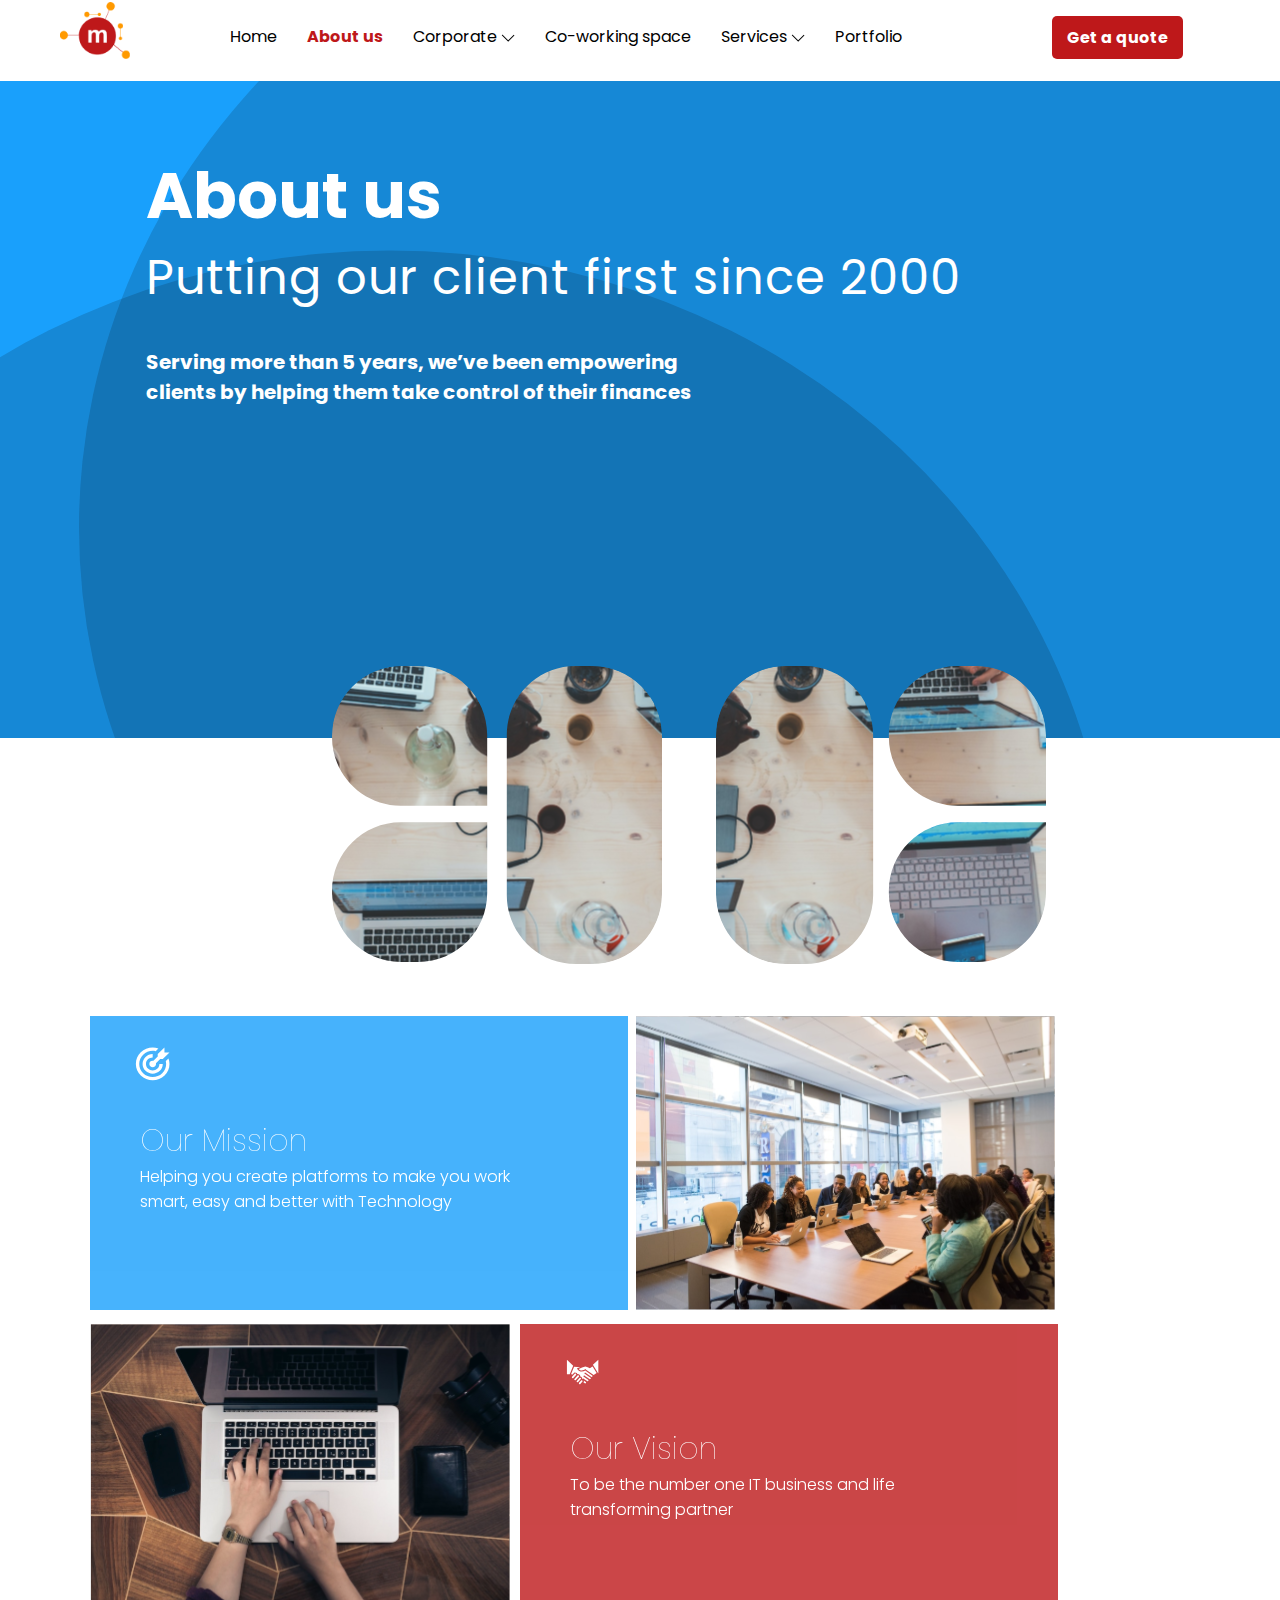
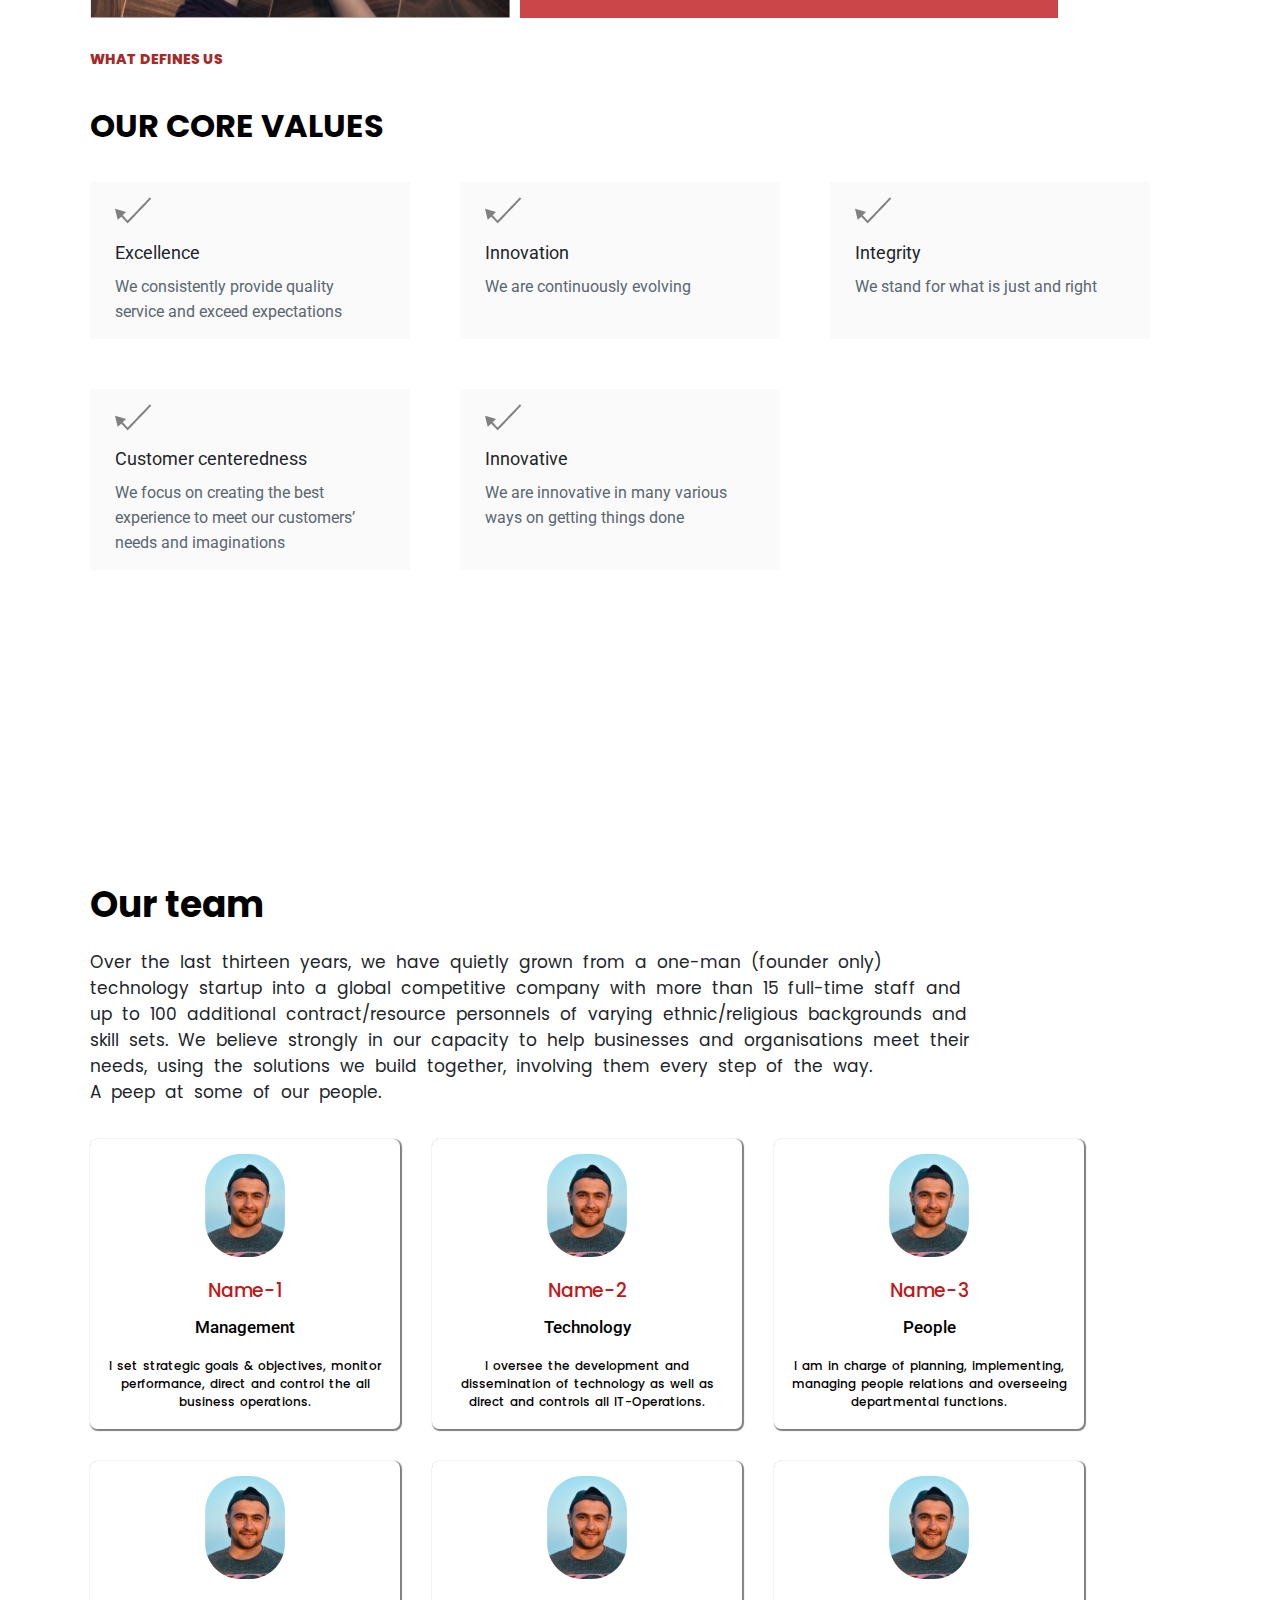
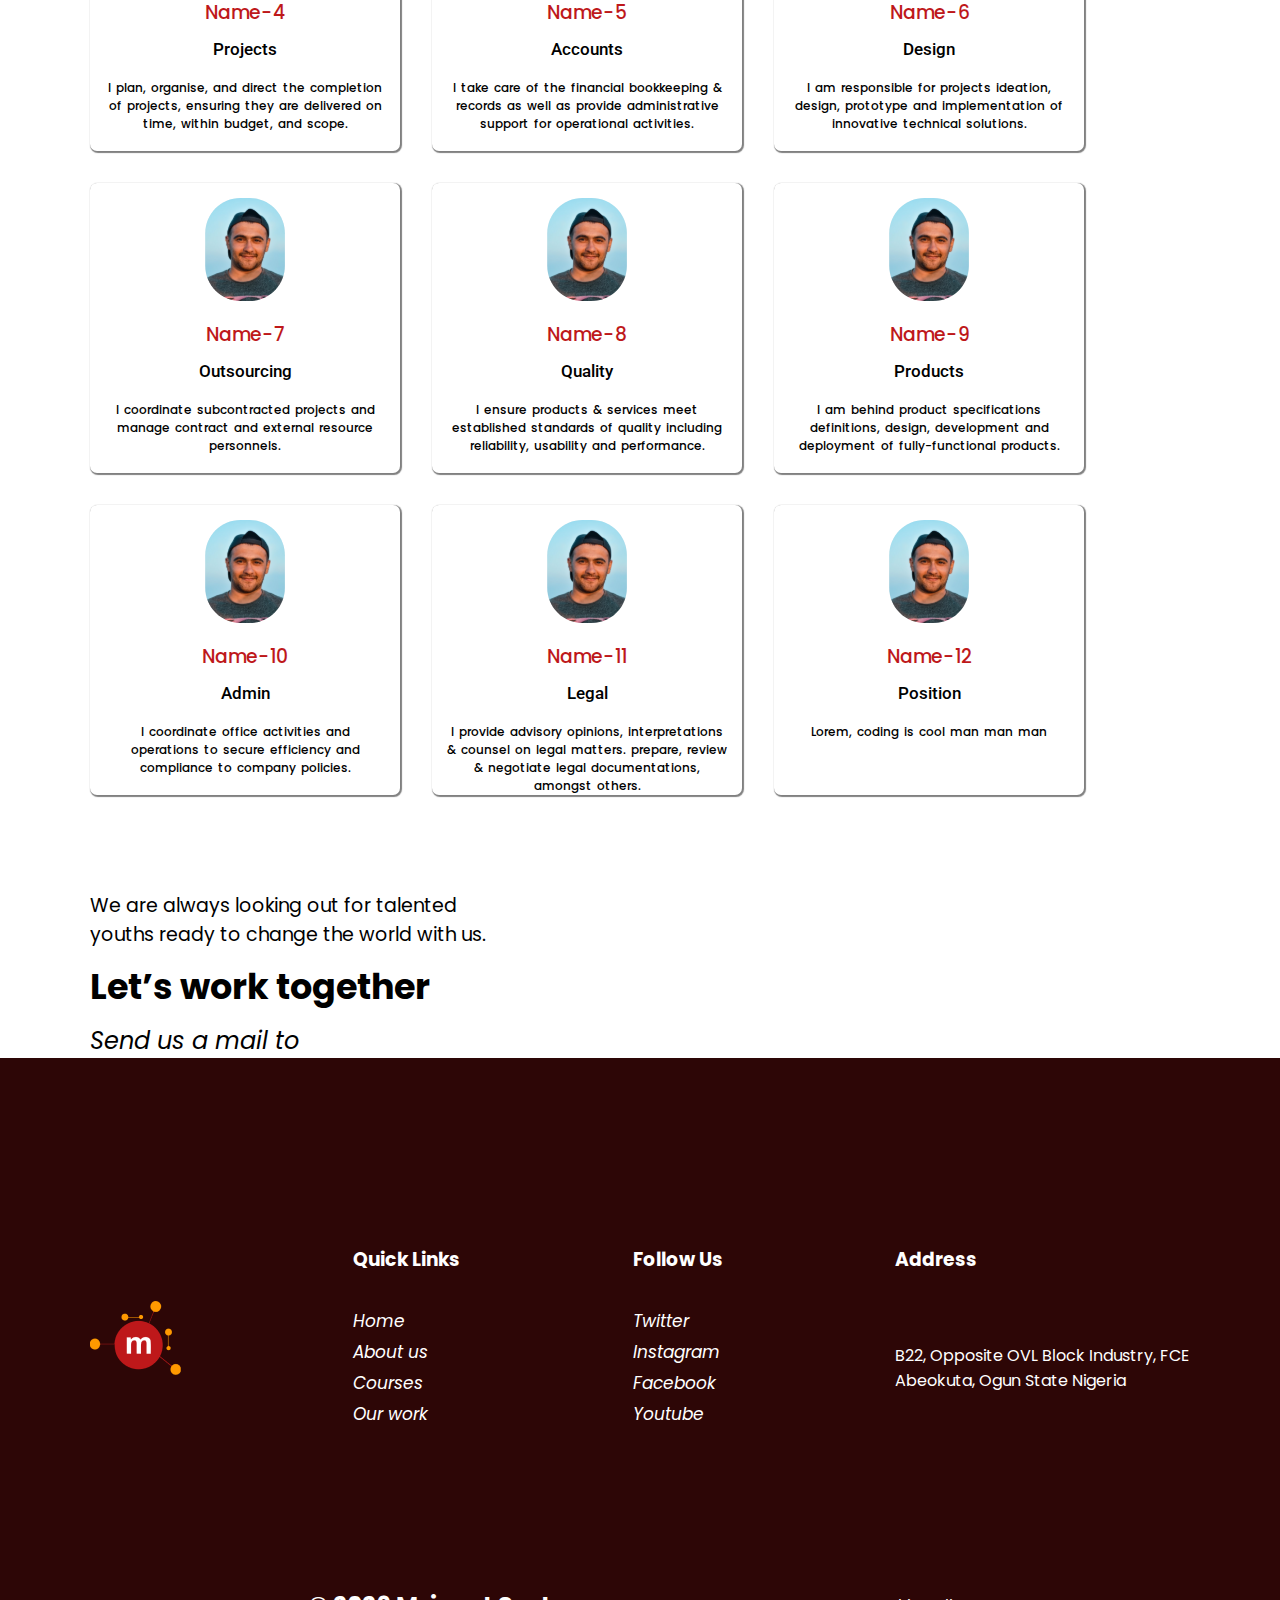
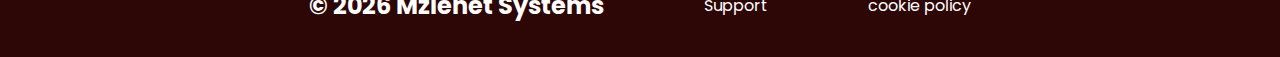
==== commit 3027a630: "correction" ====
--- a/AboutPage/about-us.html
+++ b/AboutPage/about-us.html
@@ -135,13 +135,7 @@
                          ways on getting things done
                      </span>
                 </div>
-                <div>
-                    <img src="/images/tick.png" alt="icon">
-                    <p class="each-value">Innovative</p>
-                    <span class="value-text">We are innovative in many various
-                         ways on getting things done
-                     </span>
-                </div>
+                
             </article>
          </section>           
 
